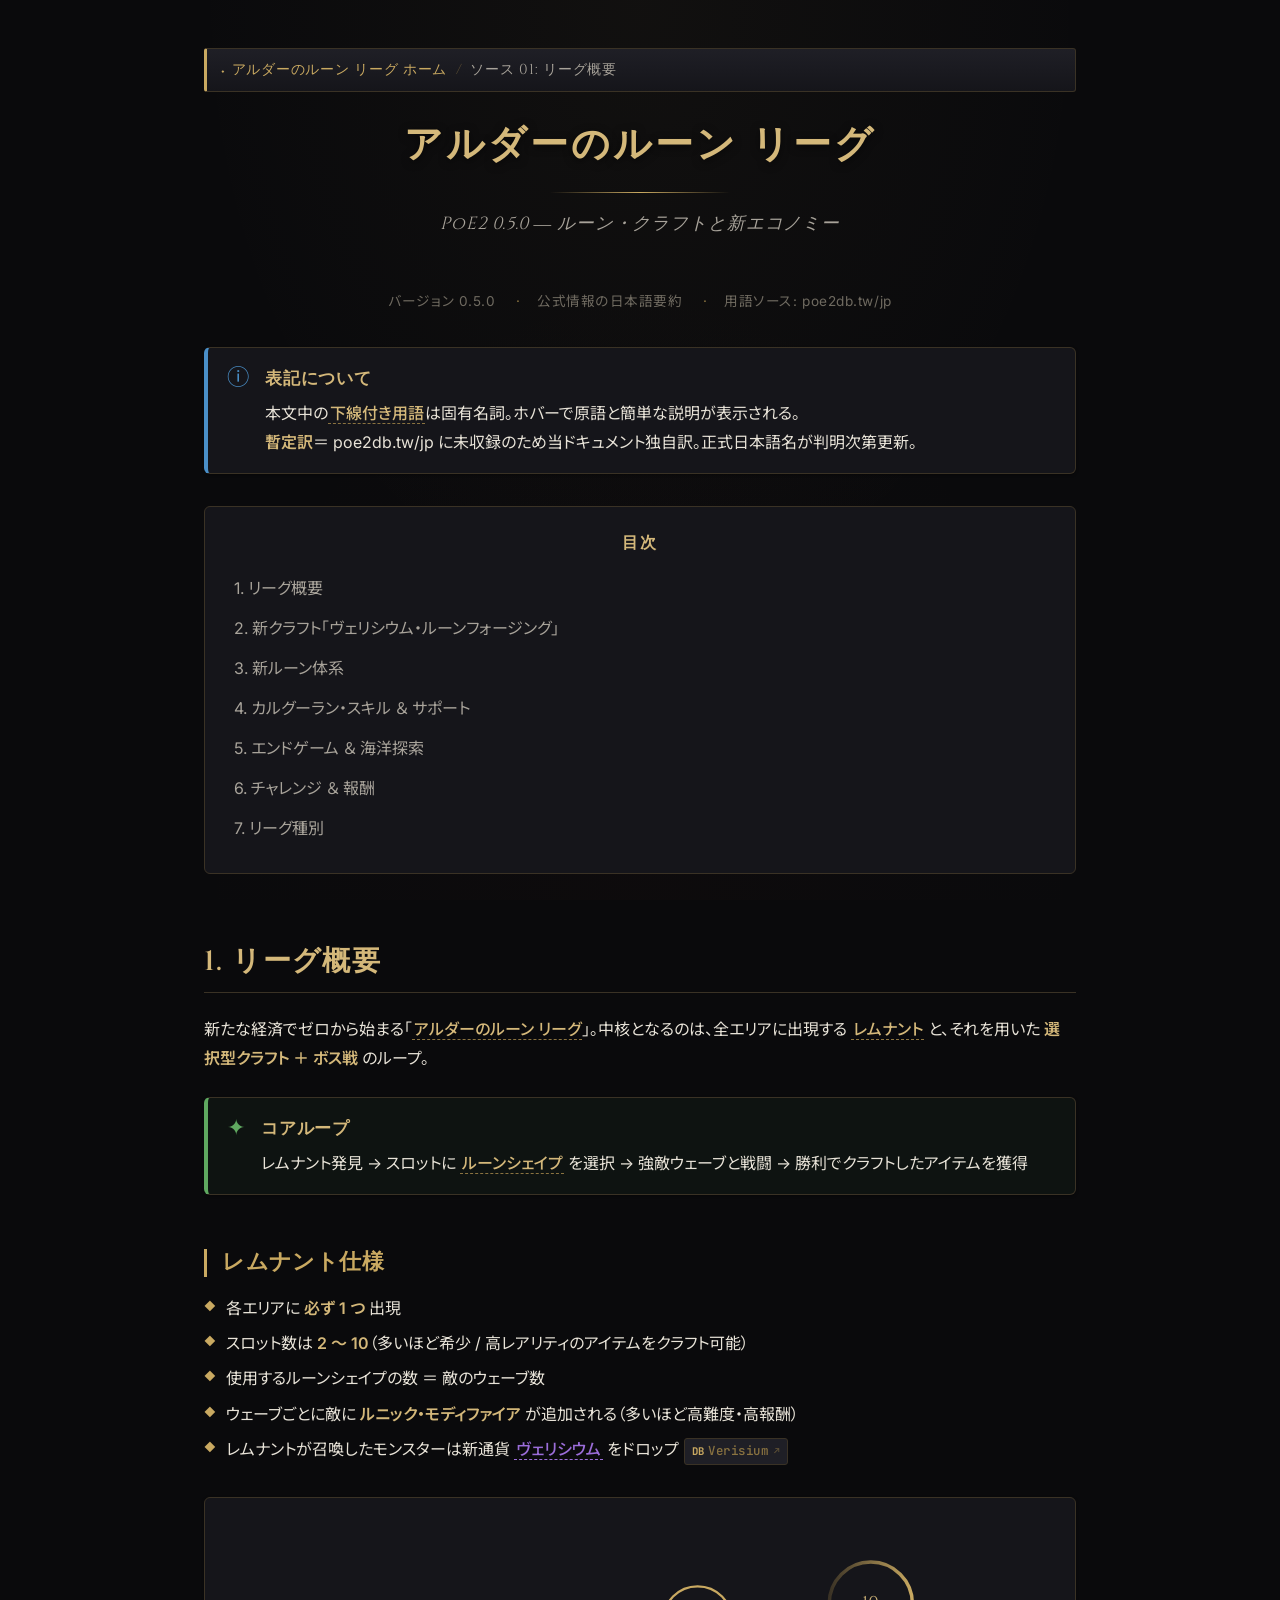
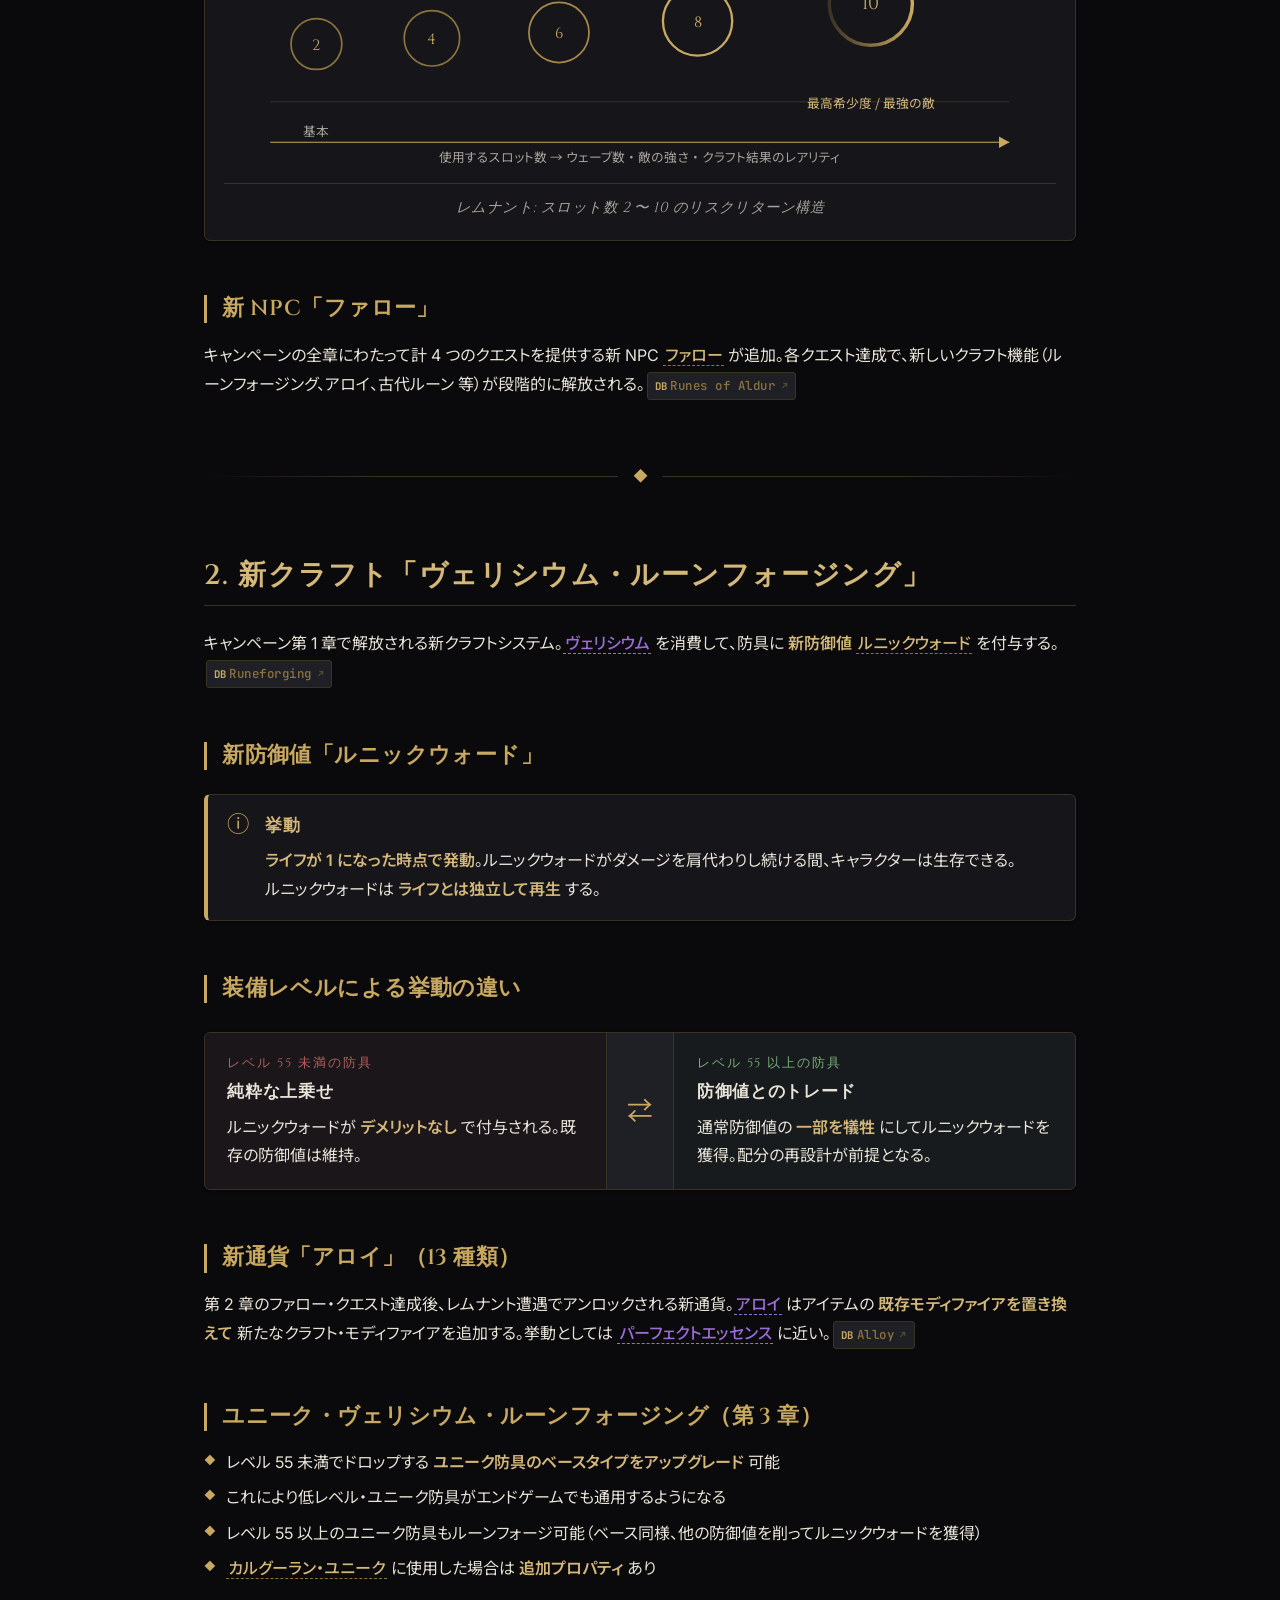
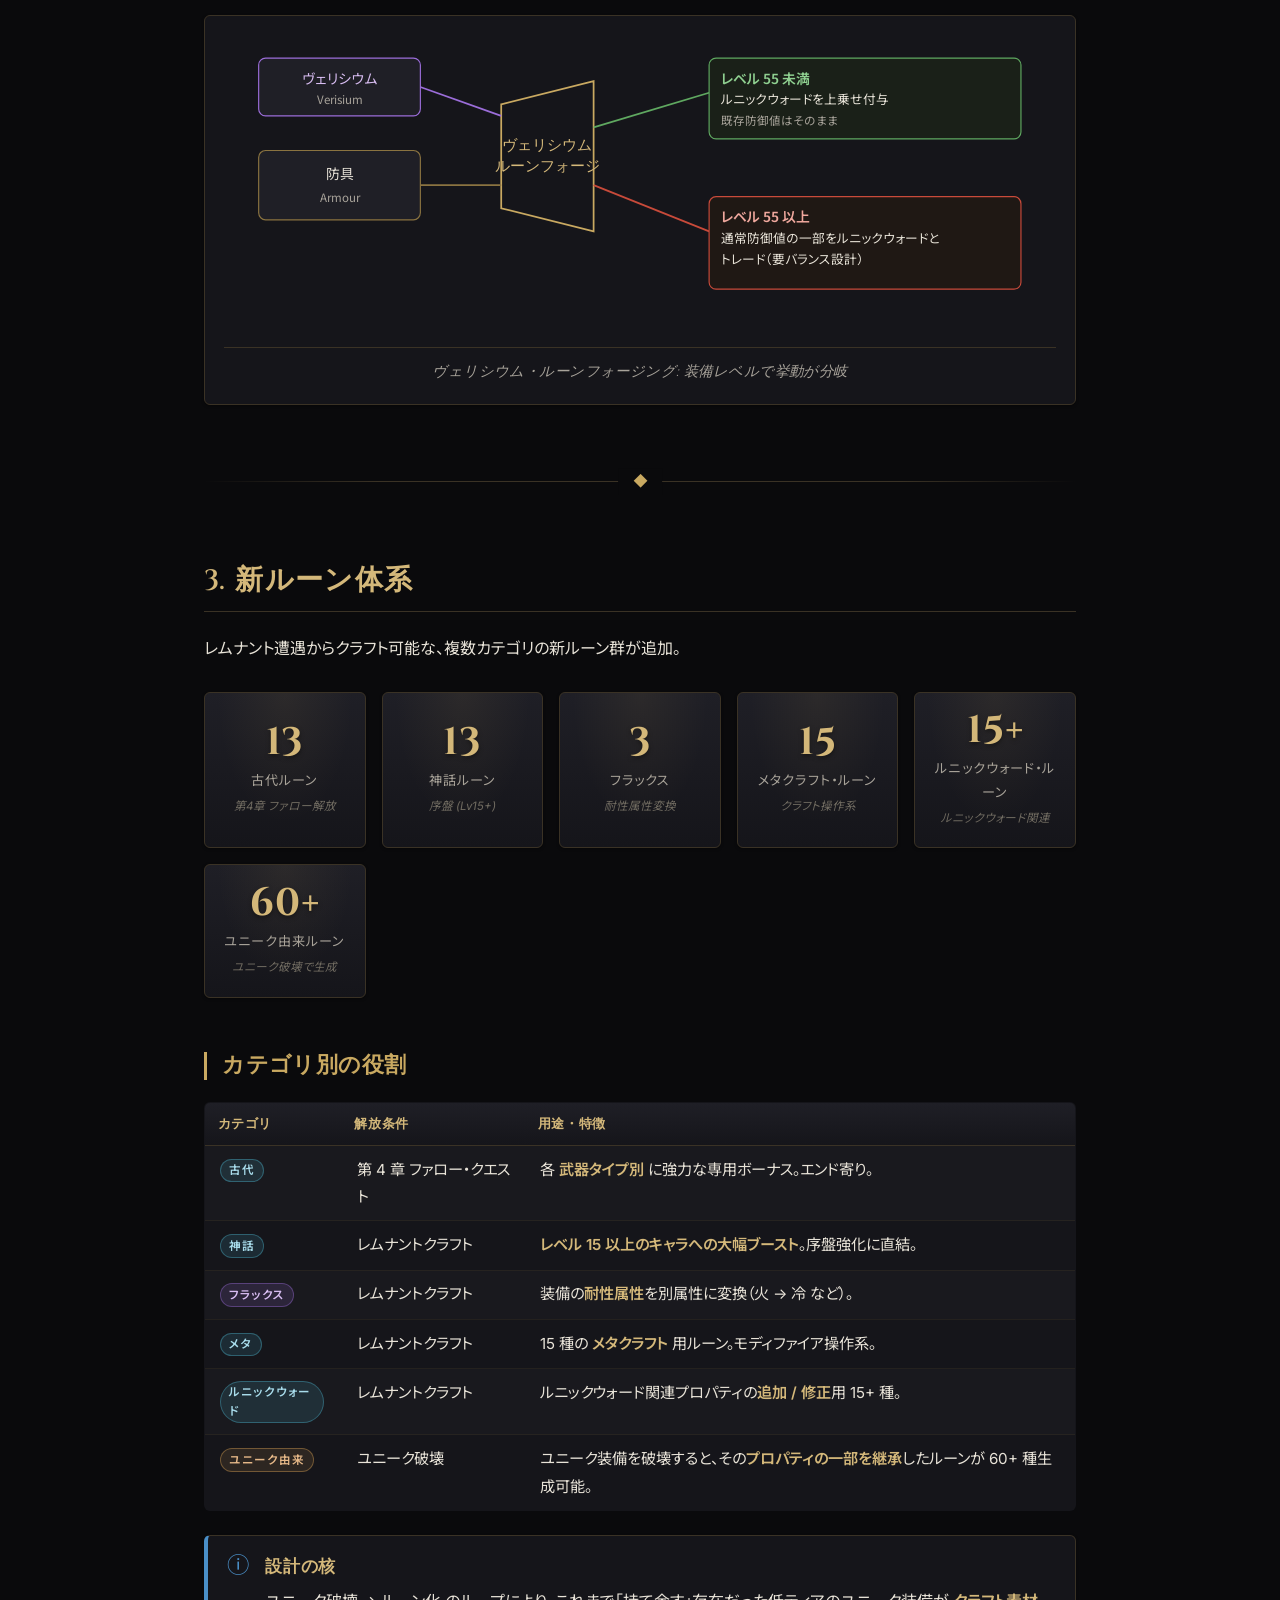
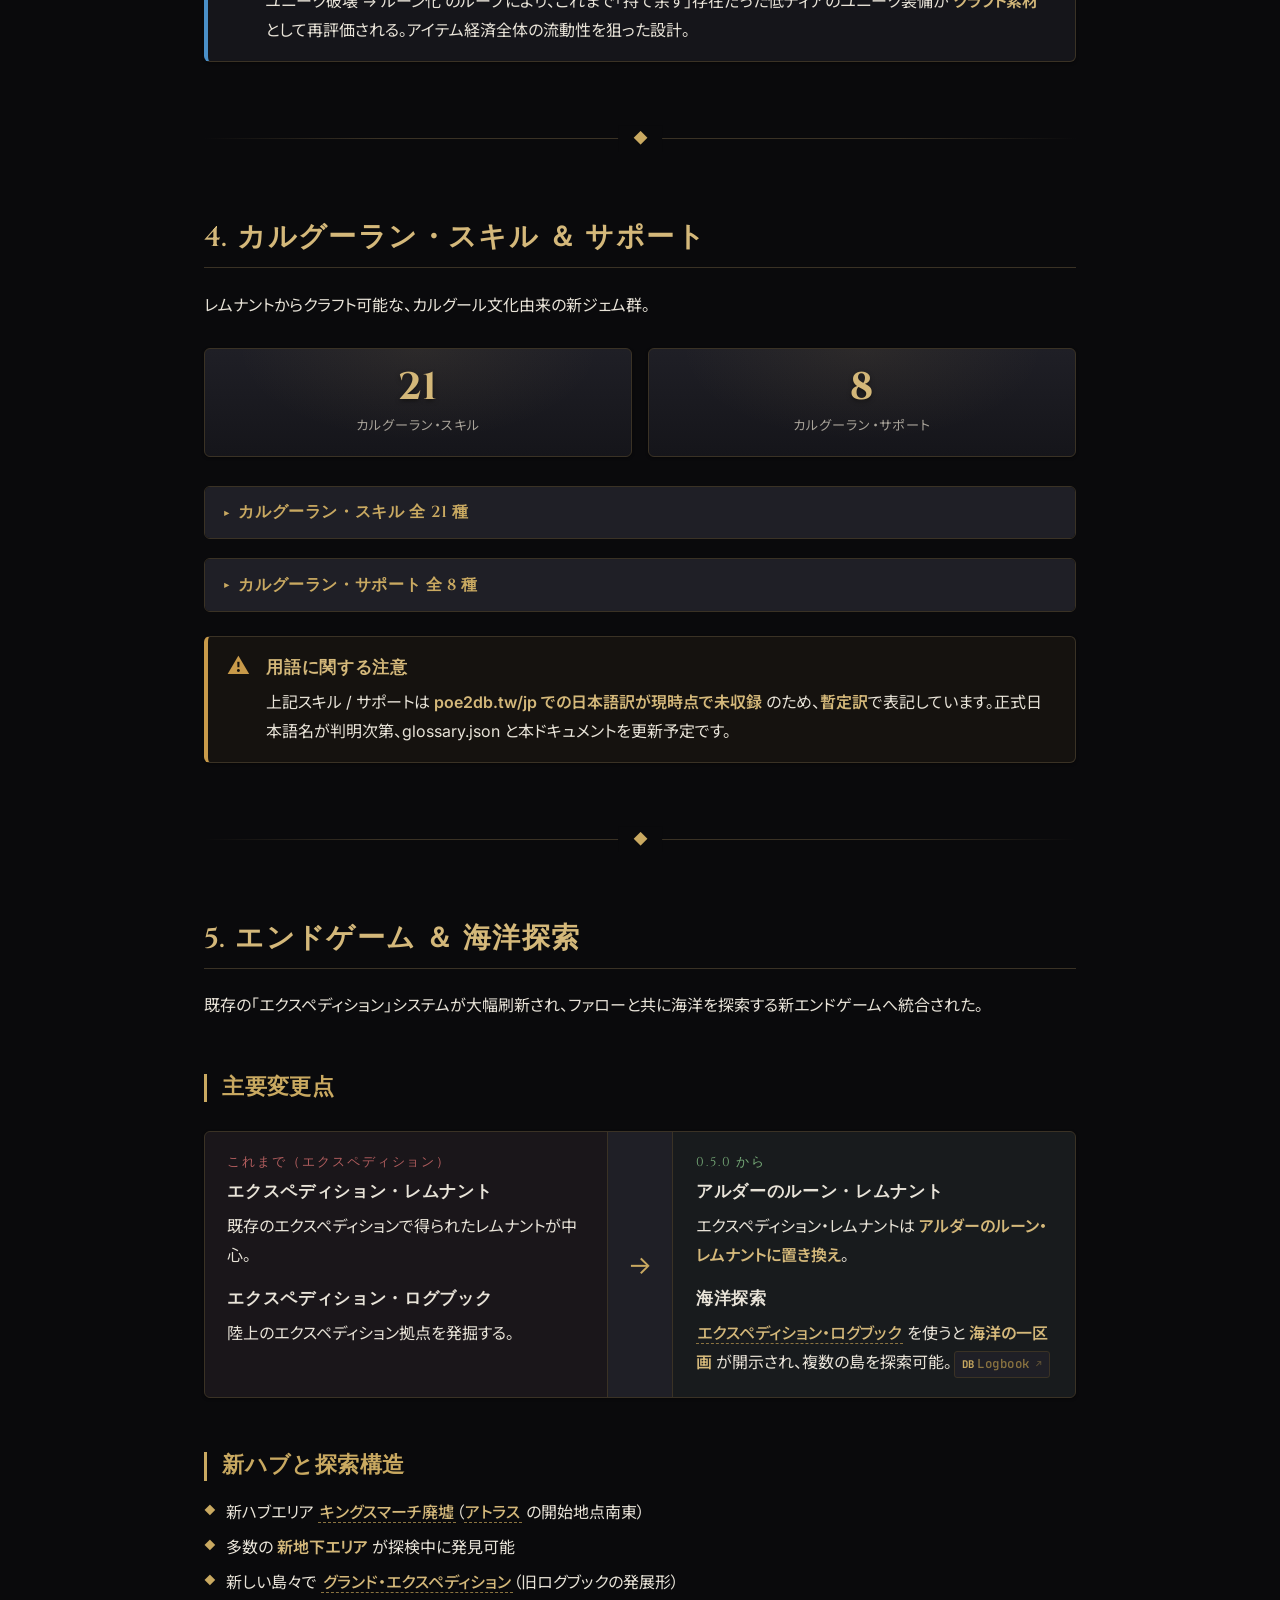
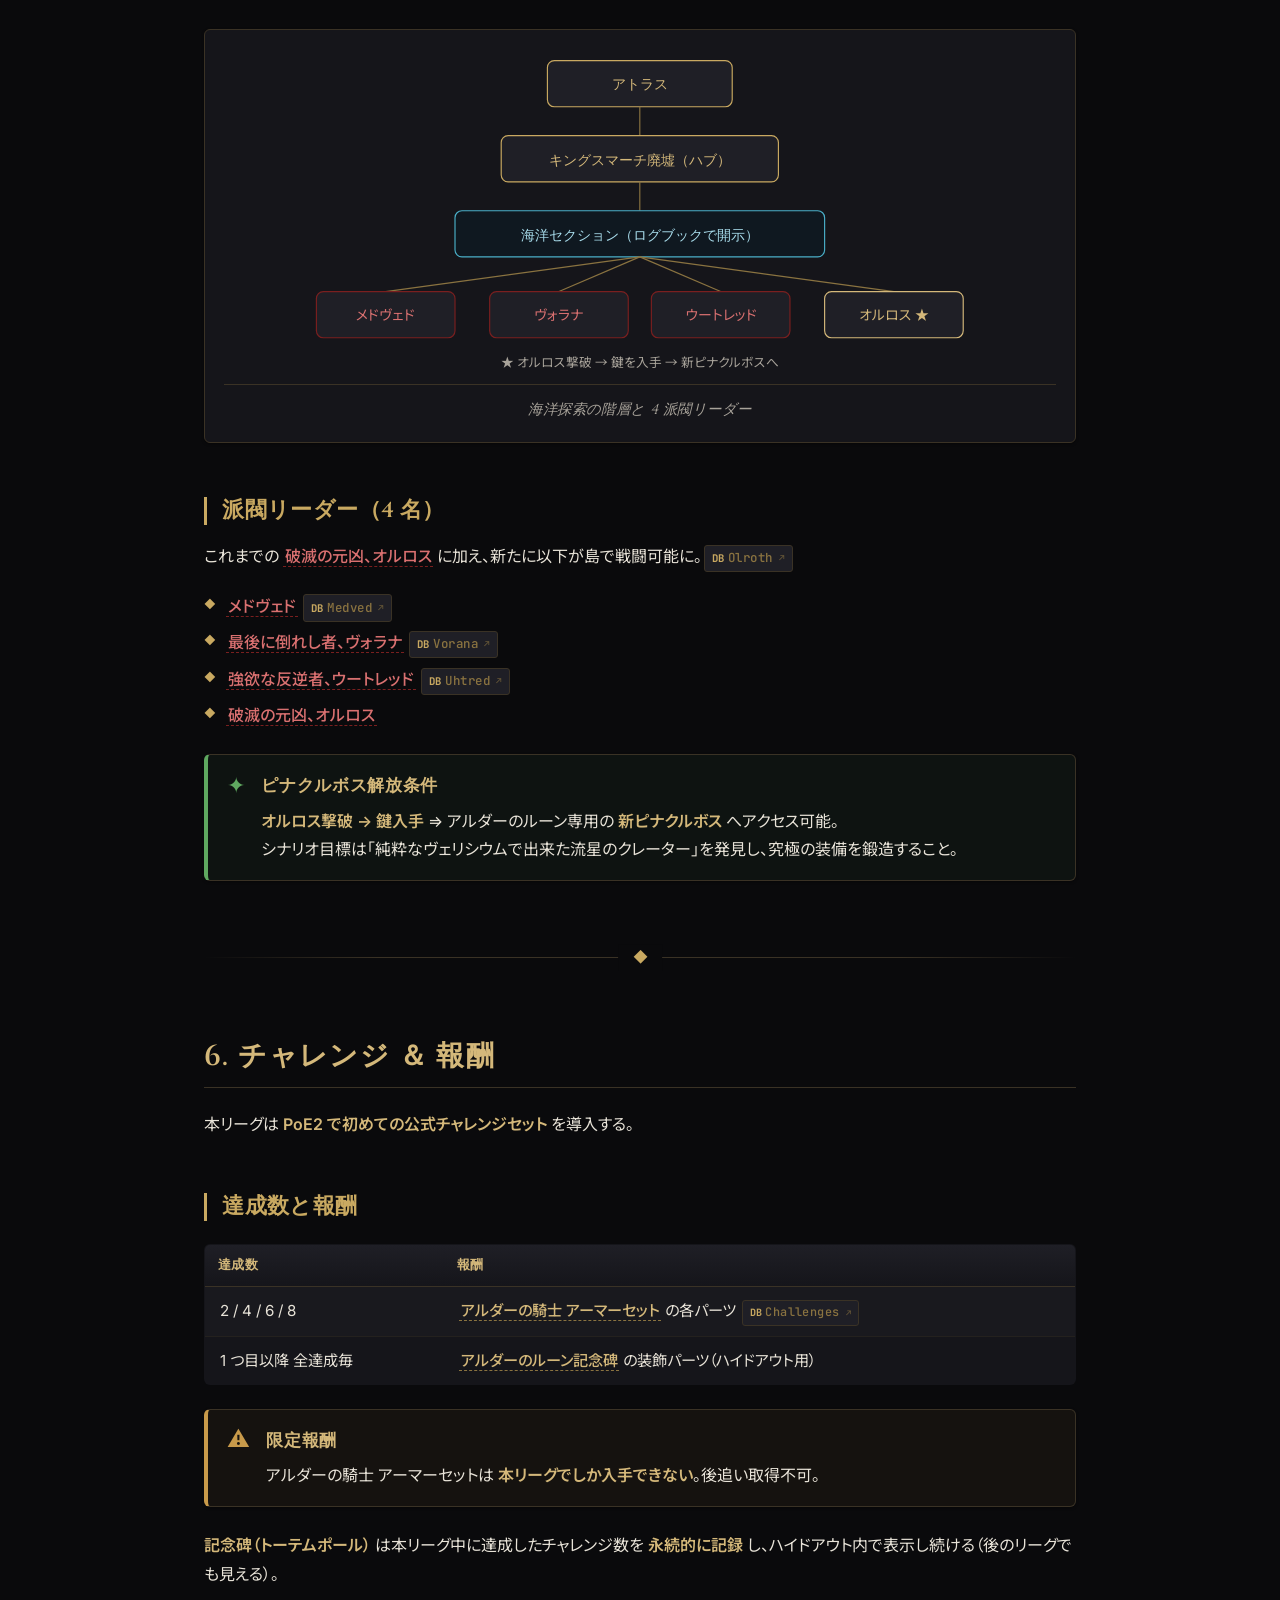
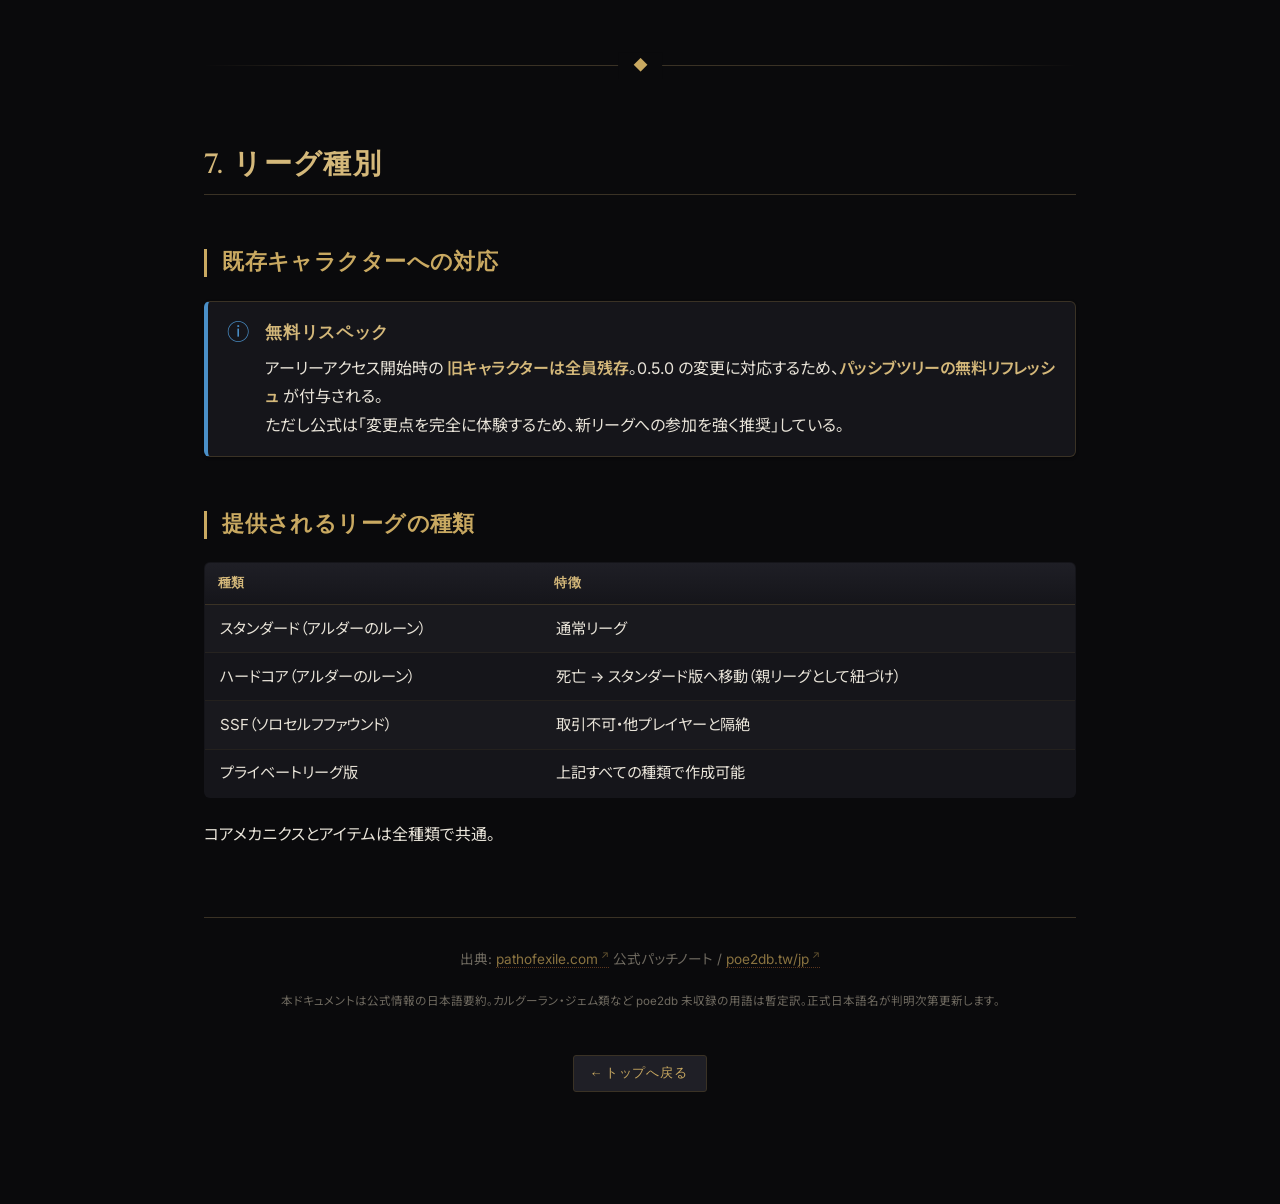
==== sources/01_league-overview.html @ 734a75b0 "Initial commit: PoE2 0.5.0 patch notes Japanese summary - 9 source HTML files covering all 25 patch " ====
<!DOCTYPE html>
<html lang="ja">
<head>
<meta charset="UTF-8">
<meta name="viewport" content="width=device-width, initial-scale=1.0">
<title>アルダーのルーン リーグ ― 概要 | PoE2 0.5.0</title>
<link rel="stylesheet" href="../assets/style.css">
</head>
<body>
<main>


<nav class="breadcrumb" aria-label="パンくずリスト">
  <a href="../index.html" class="home-icon">アルダーのルーン リーグ ホーム</a>
  <span class="breadcrumb-sep">/</span>
  <span class="breadcrumb-current">ソース 01: リーグ概要</span>
</nav>
<header>
  <h1>アルダーのルーン リーグ</h1>
  <p class="subtitle">PoE2 0.5.0 ― ルーン・クラフトと新エコノミー</p>
  <div class="meta">
    <span class="meta-item">バージョン 0.5.0</span>
    <span class="meta-item">公式情報の日本語要約</span>
    <span class="meta-item">用語ソース: poe2db.tw/jp</span>
  </div>
</header>

<div class="callout info">
  <div>
    <span class="callout-title">表記について</span>
    本文中の<span class="term" data-en="example" data-tip="ホバーで原語を表示">下線付き用語</span>は固有名詞。ホバーで原語と簡単な説明が表示される。<br>
    <strong>暫定訳</strong>＝ poe2db.tw/jp に未収録のため当ドキュメント独自訳。正式日本語名が判明次第更新。
  </div>
</div>

<nav class="toc" aria-label="目次">
  <div class="toc-title">目次</div>
  <ol>
    <li><a href="#sec-overview">1. リーグ概要</a></li>
    <li><a href="#sec-runeforging">2. 新クラフト「ヴェリシウム・ルーンフォージング」</a></li>
    <li><a href="#sec-runes">3. 新ルーン体系</a></li>
    <li><a href="#sec-gems">4. カルグーラン・スキル ＆ サポート</a></li>
    <li><a href="#sec-endgame">5. エンドゲーム ＆ 海洋探索</a></li>
    <li><a href="#sec-challenges">6. チャレンジ ＆ 報酬</a></li>
    <li><a href="#sec-variants">7. リーグ種別</a></li>
  </ol>
</nav>

<!-- ============================================================
     §1 リーグ概要
     ============================================================ -->
<section id="sec-overview">
<h2>1. リーグ概要</h2>

<p>新たな経済でゼロから始まる「<span class="term" data-en="The Runes of Aldur League" data-tip="バージョン0.5.0の新規チャレンジリーグ">アルダーのルーン リーグ</span>」。中核となるのは、全エリアに出現する <span class="term" data-en="Remnant" data-tip="エリア内に出現する遺物。スロットに刻まれたルニック・レシピでアイテムをクラフトする">レムナント</span> と、それを用いた <strong>選択型クラフト ＋ ボス戦</strong> のループ。</p>

<div class="callout new">
  <div>
    <span class="callout-title">コアループ</span>
    レムナント発見 → スロットに <span class="term" data-en="Runeshapes" data-tip="ルニック・レシピを構成する形状単位（暫定訳）">ルーンシェイプ</span> を選択 → 強敵ウェーブと戦闘 → 勝利でクラフトしたアイテムを獲得
  </div>
</div>

<h3>レムナント仕様</h3>
<ul>
  <li>各エリアに <strong>必ず 1 つ</strong> 出現</li>
  <li>スロット数は <strong>2 〜 10</strong>（多いほど希少 / 高レアリティのアイテムをクラフト可能）</li>
  <li>使用するルーンシェイプの数 ＝ 敵のウェーブ数</li>
  <li>ウェーブごとに敵に <strong>ルニック・モディファイア</strong> が追加される（多いほど高難度・高報酬）</li>
  <li>レムナントが召喚したモンスターは新通貨 <span class="term currency" data-en="Verisium" data-tip="リーグの新通貨。ヴェリシウム・アンビルでアイテム変換に使用">ヴェリシウム</span> をドロップ <a class="poe2db-link" href="https://poe2db.tw/jp/Verisium" target="_blank" rel="noopener">Verisium</a></li>
</ul>

<!-- SVG: Remnant slot concept -->
<figure class="diagram">
  <svg viewBox="0 0 720 220" role="img" aria-label="レムナントのスロット数とリスクリターン関係">
    <defs>
      <linearGradient id="slotGrad" x1="0" x2="1">
        <stop offset="0" stop-color="#3a3225"/>
        <stop offset="1" stop-color="#c9a961"/>
      </linearGradient>
      <marker id="arr" markerWidth="10" markerHeight="10" refX="9" refY="5" orient="auto">
        <path d="M0,0 L9,5 L0,10 Z" fill="#c9a961"/>
      </marker>
    </defs>
    <line x1="40" y1="160" x2="680" y2="160" stroke="#3a3225" stroke-width="1"/>
    <g font-family="Cinzel, serif" font-size="13" fill="#c9a961" text-anchor="middle">
      <g transform="translate(80,110)">
        <circle r="22" fill="none" stroke="#8a7340" stroke-width="1.5"/>
        <text y="5">2</text>
        <text y="80" fill="#a8a39a" font-size="11" font-family="Noto Sans JP, sans-serif">基本</text>
      </g>
      <g transform="translate(180,105)">
        <circle r="24" fill="none" stroke="#8a7340" stroke-width="1.5"/>
        <text y="5">4</text>
      </g>
      <g transform="translate(290,100)">
        <circle r="26" fill="none" stroke="#a8884a" stroke-width="1.5"/>
        <text y="5">6</text>
      </g>
      <g transform="translate(410,90)">
        <circle r="30" fill="none" stroke="#c9a961" stroke-width="2"/>
        <text y="5">8</text>
      </g>
      <g transform="translate(560,75)">
        <circle r="36" fill="none" stroke="url(#slotGrad)" stroke-width="3"/>
        <text y="5" font-size="16" fill="#d4b87a">10</text>
        <text y="90" fill="#d4b87a" font-size="11" font-family="Noto Sans JP, sans-serif">最高希少度 / 最強の敵</text>
      </g>
    </g>
    <path d="M 40 195 L 680 195" stroke="#c9a961" stroke-width="1" marker-end="url(#arr)"/>
    <text x="360" y="212" font-family="Noto Sans JP, sans-serif" font-size="11" fill="#a8a39a" text-anchor="middle">
      使用するスロット数 → ウェーブ数 ・ 敵の強さ ・ クラフト結果のレアリティ
    </text>
  </svg>
  <figcaption>レムナント: スロット数 2 〜 10 のリスクリターン構造</figcaption>
</figure>

<h3>新 NPC「ファロー」</h3>
<p>キャンペーンの全章にわたって計 4 つのクエストを提供する新 NPC <span class="term" data-en="Farrow" data-tip="新追加のキャンペーンNPC。各章で新クラフト機能を解放">ファロー</span> が追加。各クエスト達成で、新しいクラフト機能（ルーンフォージング、アロイ、古代ルーン 等）が段階的に解放される。<a class="poe2db-link" href="https://poe2db.tw/jp/Runes_of_Aldur_league" target="_blank" rel="noopener">Runes of Aldur</a></p>
</section>

<div class="section-divider"></div>

<!-- ============================================================
     §2 Verisium Runeforging
     ============================================================ -->
<section id="sec-runeforging">
<h2>2. 新クラフト「ヴェリシウム・ルーンフォージング」</h2>

<p>キャンペーン第 1 章で解放される新クラフトシステム。<span class="term currency" data-en="Verisium" data-tip="新通貨">ヴェリシウム</span> を消費して、防具に <strong>新防御値 <span class="term" data-en="Runic Ward">ルニックウォード</span></strong> を付与する。<a class="poe2db-link" href="https://poe2db.tw/jp/Runeforging" target="_blank" rel="noopener">Runeforging</a></p>

<h3>新防御値「ルニックウォード」</h3>
<div class="callout">
  <div>
    <span class="callout-title">挙動</span>
    <strong>ライフが 1 になった時点で発動</strong>。ルニックウォードがダメージを肩代わりし続ける間、キャラクターは生存できる。<br>
    ルニックウォードは <strong>ライフとは独立して再生</strong> する。
  </div>
</div>

<h3>装備レベルによる挙動の違い</h3>
<div class="compare">
  <div class="compare-side before">
    <span class="compare-label">レベル 55 未満の防具</span>
    <h4>純粋な上乗せ</h4>
    <p>ルニックウォードが <strong>デメリットなし</strong> で付与される。既存の防御値は維持。</p>
  </div>
  <div class="compare-arrow">⇄</div>
  <div class="compare-side after">
    <span class="compare-label">レベル 55 以上の防具</span>
    <h4>防御値とのトレード</h4>
    <p>通常防御値の <strong>一部を犠牲</strong> にしてルニックウォードを獲得。配分の再設計が前提となる。</p>
  </div>
</div>

<h3>新通貨「アロイ」（13 種類）</h3>
<p>第 2 章のファロー・クエスト達成後、レムナント遭遇でアンロックされる新通貨。<span class="term currency" data-en="Alloy" data-tip="新クラフト通貨。既存モディファイアを置き換えて新モディファイアを付与">アロイ</span> はアイテムの <strong>既存モディファイアを置き換えて</strong> 新たなクラフト・モディファイアを追加する。挙動としては <span class="term currency" data-en="Perfect Essences">パーフェクトエッセンス</span> に近い。<a class="poe2db-link" href="https://poe2db.tw/jp/Runes_of_Aldur_items" target="_blank" rel="noopener">Alloy</a></p>

<h3>ユニーク・ヴェリシウム・ルーンフォージング（第 3 章）</h3>
<ul>
  <li>レベル 55 未満でドロップする <strong>ユニーク防具のベースタイプをアップグレード</strong> 可能</li>
  <li>これにより低レベル・ユニーク防具がエンドゲームでも通用するようになる</li>
  <li>レベル 55 以上のユニーク防具もルーンフォージ可能（ベース同様、他の防御値を削ってルニックウォードを獲得）</li>
  <li><span class="term" data-en="Kalguuran Uniques" data-tip="カルグール陣営由来のユニーク装備群（暫定訳）">カルグーラン・ユニーク</span> に使用した場合は <strong>追加プロパティ</strong> あり</li>
</ul>

<!-- SVG: Runeforging flow -->
<figure class="diagram">
  <svg viewBox="0 0 720 260" role="img" aria-label="ヴェリシウム・ルーンフォージングのフロー">
    <g font-family="Noto Sans JP, sans-serif" font-size="12" fill="#e8e3d8">
      <!-- input -->
      <rect x="30" y="100" width="140" height="60" rx="6" fill="#1f1f26" stroke="#8a7340"/>
      <text x="100" y="125" text-anchor="middle">防具</text>
      <text x="100" y="145" text-anchor="middle" fill="#a8a39a" font-size="10">Armour</text>

      <!-- verisium -->
      <rect x="30" y="20" width="140" height="50" rx="6" fill="#1f1f26" stroke="#9b6dd9"/>
      <text x="100" y="42" text-anchor="middle" fill="#d8bdf2">ヴェリシウム</text>
      <text x="100" y="60" text-anchor="middle" fill="#a8a39a" font-size="10">Verisium</text>

      <!-- forge -->
      <polygon points="240,60 320,40 320,170 240,150" fill="#15151a" stroke="#c9a961" stroke-width="1.5"/>
      <text x="280" y="100" text-anchor="middle" fill="#d4b87a" font-family="Cinzel, serif" font-size="13">ヴェリシウム</text>
      <text x="280" y="118" text-anchor="middle" fill="#d4b87a" font-family="Cinzel, serif" font-size="13">ルーンフォージ</text>

      <!-- arrows in -->
      <path d="M 170 45 L 240 70" stroke="#9b6dd9" stroke-width="1.5" fill="none"/>
      <path d="M 170 130 L 240 130" stroke="#8a7340" stroke-width="1.5" fill="none"/>

      <!-- output split -->
      <path d="M 320 80 L 420 50" stroke="#5fa860" stroke-width="1.5" fill="none"/>
      <path d="M 320 130 L 420 170" stroke="#c84a3a" stroke-width="1.5" fill="none"/>

      <!-- branch low level -->
      <rect x="420" y="20" width="270" height="70" rx="6" fill="#1a2018" stroke="#5fa860"/>
      <text x="430" y="42" fill="#8fd090" font-weight="600">レベル 55 未満</text>
      <text x="430" y="60" fill="#e8e3d8" font-size="11">ルニックウォードを上乗せ付与</text>
      <text x="430" y="78" fill="#a8a39a" font-size="10">既存防御値はそのまま</text>

      <!-- branch high level -->
      <rect x="420" y="140" width="270" height="80" rx="6" fill="#1f1814" stroke="#c84a3a"/>
      <text x="430" y="162" fill="#f0a89e" font-weight="600">レベル 55 以上</text>
      <text x="430" y="180" fill="#e8e3d8" font-size="11">通常防御値の一部をルニックウォードと</text>
      <text x="430" y="198" fill="#e8e3d8" font-size="11">トレード（要バランス設計）</text>
    </g>
  </svg>
  <figcaption>ヴェリシウム・ルーンフォージング: 装備レベルで挙動が分岐</figcaption>
</figure>
</section>

<div class="section-divider"></div>

<!-- ============================================================
     §3 新ルーン体系
     ============================================================ -->
<section id="sec-runes">
<h2>3. 新ルーン体系</h2>
<p>レムナント遭遇からクラフト可能な、複数カテゴリの新ルーン群が追加。</p>

<div class="stat-grid">
  <div class="stat-card">
    <span class="stat-value">13</span>
    <span class="stat-label">古代ルーン</span>
    <span class="stat-sub">第4章 ファロー解放</span>
  </div>
  <div class="stat-card">
    <span class="stat-value">13</span>
    <span class="stat-label">神話ルーン</span>
    <span class="stat-sub">序盤 (Lv15+)</span>
  </div>
  <div class="stat-card">
    <span class="stat-value">3</span>
    <span class="stat-label">フラックス</span>
    <span class="stat-sub">耐性属性変換</span>
  </div>
  <div class="stat-card">
    <span class="stat-value">15</span>
    <span class="stat-label">メタクラフト・ルーン</span>
    <span class="stat-sub">クラフト操作系</span>
  </div>
  <div class="stat-card">
    <span class="stat-value">15+</span>
    <span class="stat-label">ルニックウォード・ルーン</span>
    <span class="stat-sub">ルニックウォード関連</span>
  </div>
  <div class="stat-card">
    <span class="stat-value">60+</span>
    <span class="stat-label">ユニーク由来ルーン</span>
    <span class="stat-sub">ユニーク破壊で生成</span>
  </div>
</div>

<h3>カテゴリ別の役割</h3>
<table>
  <thead>
    <tr><th>カテゴリ</th><th>解放条件</th><th>用途・特徴</th></tr>
  </thead>
  <tbody>
    <tr>
      <td><span class="tag rune">古代</span></td>
      <td>第 4 章 ファロー・クエスト</td>
      <td>各 <strong>武器タイプ別</strong> に強力な専用ボーナス。エンド寄り。</td>
    </tr>
    <tr>
      <td><span class="tag rune">神話</span></td>
      <td>レムナントクラフト</td>
      <td><strong>レベル 15 以上のキャラへの大幅ブースト</strong>。序盤強化に直結。</td>
    </tr>
    <tr>
      <td><span class="tag currency">フラックス</span></td>
      <td>レムナントクラフト</td>
      <td>装備の<strong>耐性属性</strong>を別属性に変換（火 → 冷 など）。</td>
    </tr>
    <tr>
      <td><span class="tag rune">メタ</span></td>
      <td>レムナントクラフト</td>
      <td>15 種の <strong>メタクラフト</strong> 用ルーン。モディファイア操作系。</td>
    </tr>
    <tr>
      <td><span class="tag rune">ルニックウォード</span></td>
      <td>レムナントクラフト</td>
      <td>ルニックウォード関連プロパティの<strong>追加 / 修正</strong>用 15+ 種。</td>
    </tr>
    <tr>
      <td><span class="tag unique">ユニーク由来</span></td>
      <td>ユニーク破壊</td>
      <td>ユニーク装備を破壊すると、その<strong>プロパティの一部を継承</strong>したルーンが 60+ 種生成可能。</td>
    </tr>
  </tbody>
</table>

<div class="callout info">
  <div>
    <span class="callout-title">設計の核</span>
    ユニーク破壊 → ルーン化 のループにより、これまで「持て余す」存在だった低ティアのユニーク装備が <strong>クラフト素材</strong> として再評価される。アイテム経済全体の流動性を狙った設計。
  </div>
</div>
</section>

<div class="section-divider"></div>

<!-- ============================================================
     §4 Kalguuran Skills / Supports
     ============================================================ -->
<section id="sec-gems">
<h2>4. カルグーラン・スキル ＆ サポート</h2>
<p>レムナントからクラフト可能な、カルグール文化由来の新ジェム群。</p>

<div class="stat-grid">
  <div class="stat-card">
    <span class="stat-value">21</span>
    <span class="stat-label">カルグーラン・スキル</span>
  </div>
  <div class="stat-card">
    <span class="stat-value">8</span>
    <span class="stat-label">カルグーラン・サポート</span>
  </div>
</div>

<details>
  <summary>カルグーラン・スキル 全 21 種</summary>
  <ul>
    <li><span class="term skill" data-en="Animus Exchange" data-tip="暫定訳">アニムス交換</span></li>
    <li><span class="term skill" data-en="Animus Splinters" data-tip="暫定訳">アニムスの欠片</span></li>
    <li><span class="term skill" data-en="Bitter Dead" data-tip="暫定訳">苦き死者</span> <a class="poe2db-link" href="https://poe2db.tw/jp/Bitter_Dead" target="_blank" rel="noopener">Bitter Dead</a></li>
    <li><span class="term skill" data-en="Conductive Runes" data-tip="暫定訳">導電ルーン</span></li>
    <li><span class="term skill" data-en="Detonate Living" data-tip="暫定訳">生者爆破</span></li>
    <li><span class="term skill" data-en="Eternal March" data-tip="暫定訳">永遠の行軍</span></li>
    <li><span class="term skill" data-en="Explosive Transmutation" data-tip="暫定訳">爆発的変成</span></li>
    <li><span class="term skill" data-en="Fragments of the Past" data-tip="暫定訳">過去の断片</span></li>
    <li><span class="term skill" data-en="Frostflame Nova" data-tip="暫定訳">氷炎ノヴァ</span> <a class="poe2db-link" href="https://poe2db.tw/jp/Frostflame_Nova" target="_blank" rel="noopener">Frostflame Nova</a></li>
    <li><span class="term skill" data-en="Grim Pillars" data-tip="暫定訳">不吉なる柱</span></li>
    <li><span class="term skill" data-en="Hollow Shell" data-tip="暫定訳">空虚の殻</span></li>
    <li><span class="term skill" data-en="Leylines" data-tip="暫定訳">レイライン</span></li>
    <li><span class="term skill" data-en="Powered by Verisium" data-tip="暫定訳">ヴェリシウム駆動</span></li>
    <li><span class="term skill" data-en="Refutation" data-tip="暫定訳">反駁</span></li>
    <li><span class="term skill" data-en="Remnants of Kalguur" data-tip="暫定訳">カルグールの遺物</span></li>
    <li><span class="term skill" data-en="Repulsion" data-tip="暫定訳">反発</span></li>
    <li><span class="term skill" data-en="Runic Reprieve" data-tip="暫定訳">ルニック・リプリーヴ</span></li>
    <li><span class="term skill" data-en="Skyfall" data-tip="暫定訳">天よりの落下</span></li>
    <li><span class="term skill" data-en="Triskelion Cascade" data-tip="暫定訳">トリスケリオン・カスケード</span></li>
    <li><span class="term skill" data-en="Verisium Manifestations" data-tip="暫定訳">ヴェリシウム顕現</span></li>
    <li><span class="term skill" data-en="Voltaic Barrier" data-tip="暫定訳">電撃の障壁</span></li>
  </ul>
</details>

<details>
  <summary>カルグーラン・サポート 全 8 種</summary>
  <ul>
    <li><span class="term support" data-en="Concussive Runes" data-tip="暫定訳">衝撃ルーン</span> <a class="poe2db-link" href="https://poe2db.tw/jp/Concussive_Runes" target="_blank" rel="noopener">Concussive Runes</a></li>
    <li><span class="term support" data-en="Fist of Kalguur" data-tip="暫定訳">カルグールの拳</span></li>
    <li><span class="term support" data-en="Healing Runes" data-tip="暫定訳">治癒ルーン</span></li>
    <li><span class="term support" data-en="Kalguuran Conviction" data-tip="暫定訳">カルグーランの信念</span></li>
    <li><span class="term support" data-en="Runeforged Blades" data-tip="暫定訳">ルーン鍛えの刃</span></li>
    <li><span class="term support" data-en="Runic Extraction" data-tip="暫定訳">ルーン抽出</span></li>
    <li><span class="term support" data-en="Runic Infusion" data-tip="暫定訳">ルーン注入</span></li>
    <li><span class="term support" data-en="Scouring Flame" data-tip="暫定訳">焼き払いの炎</span></li>
  </ul>
</details>

<div class="callout warn">
  <div>
    <span class="callout-title">用語に関する注意</span>
    上記スキル / サポートは <strong>poe2db.tw/jp での日本語訳が現時点で未収録</strong> のため、<strong>暫定訳</strong>で表記しています。正式日本語名が判明次第、glossary.json と本ドキュメントを更新予定です。
  </div>
</div>
</section>

<div class="section-divider"></div>

<!-- ============================================================
     §5 Endgame & Ocean
     ============================================================ -->
<section id="sec-endgame">
<h2>5. エンドゲーム ＆ 海洋探索</h2>

<p>既存の「エクスペディション」システムが大幅刷新され、ファローと共に海洋を探索する新エンドゲームへ統合された。</p>

<h3>主要変更点</h3>
<div class="compare">
  <div class="compare-side before">
    <span class="compare-label">これまで（エクスペディション）</span>
    <h4>エクスペディション・レムナント</h4>
    <p>既存のエクスペディションで得られたレムナントが中心。</p>
    <h4>エクスペディション・ログブック</h4>
    <p>陸上のエクスペディション拠点を発掘する。</p>
  </div>
  <div class="compare-arrow">→</div>
  <div class="compare-side after">
    <span class="compare-label">0.5.0 から</span>
    <h4>アルダーのルーン・レムナント</h4>
    <p>エクスペディション・レムナントは <strong>アルダーのルーン・レムナントに置き換え</strong>。</p>
    <h4>海洋探索</h4>
    <p><span class="term" data-en="Logbook">エクスペディション・ログブック</span> を使うと <strong>海洋の一区画</strong> が開示され、複数の島を探索可能。<a class="poe2db-link" href="https://poe2db.tw/jp/Expedition_Logbook" target="_blank" rel="noopener">Logbook</a></p>
  </div>
</div>

<h3>新ハブと探索構造</h3>
<ul>
  <li>新ハブエリア <strong><span class="term" data-en="The Ruins of Kingsmarch" data-tip="アトラスの開始地点南東に位置する新ハブ">キングスマーチ廃墟</span></strong>（<span class="term" data-en="Atlas">アトラス</span> の開始地点南東）</li>
  <li>多数の <strong>新地下エリア</strong> が探検中に発見可能</li>
  <li>新しい島々で <span class="term" data-en="Grand Expeditions" data-tip="旧ログブックに相当する大規模探検（暫定訳）">グランド・エクスペディション</span>（旧ログブックの発展形）</li>
</ul>

<!-- SVG: ocean exploration hierarchy -->
<figure class="diagram">
  <svg viewBox="0 0 720 280" role="img" aria-label="海洋探索の階層">
    <g font-family="Noto Sans JP, sans-serif" font-size="12" fill="#e8e3d8">
      <rect x="280" y="10" width="160" height="40" rx="6" fill="#1f1f26" stroke="#c9a961"/>
      <text x="360" y="35" text-anchor="middle" fill="#d4b87a" font-family="Cinzel, serif">アトラス</text>

      <path d="M 360 50 L 360 75" stroke="#8a7340"/>

      <rect x="240" y="75" width="240" height="40" rx="6" fill="#1f1f26" stroke="#c9a961"/>
      <text x="360" y="100" text-anchor="middle" fill="#d4b87a" font-family="Cinzel, serif">キングスマーチ廃墟（ハブ）</text>

      <path d="M 360 115 L 360 140" stroke="#8a7340"/>

      <rect x="200" y="140" width="320" height="40" rx="6" fill="#0f1820" stroke="#4aafc8"/>
      <text x="360" y="165" text-anchor="middle" fill="#a8dceb" font-family="Cinzel, serif">海洋セクション（ログブックで開示）</text>

      <g>
        <path d="M 360 180 L 140 210" stroke="#8a7340"/>
        <path d="M 360 180 L 290 210" stroke="#8a7340"/>
        <path d="M 360 180 L 430 210" stroke="#8a7340"/>
        <path d="M 360 180 L 580 210" stroke="#8a7340"/>

        <rect x="80" y="210" width="120" height="40" rx="6" fill="#1f1f26" stroke="#7a1f1f"/>
        <text x="140" y="235" text-anchor="middle" fill="#d97070">メドヴェド</text>

        <rect x="230" y="210" width="120" height="40" rx="6" fill="#1f1f26" stroke="#7a1f1f"/>
        <text x="290" y="235" text-anchor="middle" fill="#d97070">ヴォラナ</text>

        <rect x="370" y="210" width="120" height="40" rx="6" fill="#1f1f26" stroke="#7a1f1f"/>
        <text x="430" y="235" text-anchor="middle" fill="#d97070">ウートレッド</text>

        <rect x="520" y="210" width="120" height="40" rx="6" fill="#1f1f26" stroke="#d4b87a"/>
        <text x="580" y="235" text-anchor="middle" fill="#d4b87a">オルロス ★</text>
      </g>

      <text x="360" y="275" text-anchor="middle" fill="#a8a39a" font-size="11">
        ★ オルロス撃破 → 鍵を入手 → 新ピナクルボスへ
      </text>
    </g>
  </svg>
  <figcaption>海洋探索の階層と 4 派閥リーダー</figcaption>
</figure>

<h3>派閥リーダー（4 名）</h3>
<p>これまでの <span class="term boss" data-en="Olroth" data-tip="エクスペディション陣営の元祖ボス">破滅の元凶、オルロス</span> に加え、新たに以下が島で戦闘可能に。<a class="poe2db-link" href="https://poe2db.tw/jp/Olroth%2C_Origin_of_the_Fall" target="_blank" rel="noopener">Olroth</a></p>
<ul>
  <li><span class="term boss" data-en="Medved">メドヴェド</span> <a class="poe2db-link" href="https://poe2db.tw/jp/Runes_of_Aldur_league" target="_blank" rel="noopener">Medved</a></li>
  <li><span class="term boss" data-en="Vorana">最後に倒れし者、ヴォラナ</span> <a class="poe2db-link" href="https://poe2db.tw/jp/Vorana%2C_Last_to_Fall" target="_blank" rel="noopener">Vorana</a></li>
  <li><span class="term boss" data-en="Uhtred">強欲な反逆者、ウートレッド</span> <a class="poe2db-link" href="https://poe2db.tw/jp/Uhtred%2C_Covetous_Traitor" target="_blank" rel="noopener">Uhtred</a></li>
  <li><span class="term boss" data-en="Olroth">破滅の元凶、オルロス</span></li>
</ul>

<div class="callout new">
  <div>
    <span class="callout-title">ピナクルボス解放条件</span>
    <strong>オルロス撃破 → 鍵入手</strong> ⇒ アルダーのルーン専用の <strong>新ピナクルボス</strong> へアクセス可能。<br>
    シナリオ目標は「純粋なヴェリシウムで出来た流星のクレーター」を発見し、究極の装備を鍛造すること。
  </div>
</div>
</section>

<div class="section-divider"></div>

<!-- ============================================================
     §6 Challenges & Rewards
     ============================================================ -->
<section id="sec-challenges">
<h2>6. チャレンジ ＆ 報酬</h2>

<p>本リーグは <strong>PoE2 で初めての公式チャレンジセット</strong> を導入する。</p>

<h3>達成数と報酬</h3>
<table>
  <thead>
    <tr><th>達成数</th><th>報酬</th></tr>
  </thead>
  <tbody>
    <tr><td>2 / 4 / 6 / 8</td><td><span class="term" data-en="Knight of Aldur Armour Set" data-tip="リーグ限定の防具見た目セット">アルダーの騎士 アーマーセット</span> の各パーツ <a class="poe2db-link" href="https://poe2db.tw/jp/Runes_of_Aldur_challenges" target="_blank" rel="noopener">Challenges</a></td></tr>
    <tr><td>1 つ目以降 全達成毎</td><td><span class="term" data-en="Runes of Aldur Totem" data-tip="ハイドアウト装飾（暫定訳）">アルダーのルーン記念碑</span> の装飾パーツ（ハイドアウト用）</td></tr>
  </tbody>
</table>

<div class="callout warn">
  <div>
    <span class="callout-title">限定報酬</span>
    アルダーの騎士 アーマーセットは <strong>本リーグでしか入手できない</strong>。後追い取得不可。
  </div>
</div>

<p><strong>記念碑（トーテムポール）</strong> は本リーグ中に達成したチャレンジ数を <strong>永続的に記録</strong> し、ハイドアウト内で表示し続ける（後のリーグでも見える）。</p>
</section>

<div class="section-divider"></div>

<!-- ============================================================
     §7 League Variants
     ============================================================ -->
<section id="sec-variants">
<h2>7. リーグ種別</h2>

<h3>既存キャラクターへの対応</h3>
<div class="callout info">
  <div>
    <span class="callout-title">無料リスペック</span>
    アーリーアクセス開始時の <strong>旧キャラクターは全員残存</strong>。0.5.0 の変更に対応するため、<strong>パッシブツリーの無料リフレッシュ</strong> が付与される。<br>
    ただし公式は「変更点を完全に体験するため、新リーグへの参加を強く推奨」している。
  </div>
</div>

<h3>提供されるリーグの種類</h3>
<table>
  <thead>
    <tr><th>種類</th><th>特徴</th></tr>
  </thead>
  <tbody>
    <tr><td>スタンダード（アルダーのルーン）</td><td>通常リーグ</td></tr>
    <tr><td>ハードコア（アルダーのルーン）</td><td>死亡 → スタンダード版へ移動（親リーグとして紐づけ）</td></tr>
    <tr><td>SSF（ソロセルフファウンド）</td><td>取引不可・他プレイヤーと隔絶</td></tr>
    <tr><td>プライベートリーグ版</td><td>上記すべての種類で作成可能</td></tr>
  </tbody>
</table>

<p>コアメカニクスとアイテムは全種類で共通。</p>
</section>

<footer>
  <p>出典: <a href="https://www.pathofexile.com/" target="_blank" rel="noopener">pathofexile.com</a> 公式パッチノート / <a href="https://poe2db.tw/jp/" target="_blank" rel="noopener">poe2db.tw/jp</a></p>
  <p><small>本ドキュメントは公式情報の日本語要約。カルグーラン・ジェム類など poe2db 未収録の用語は暫定訳。正式日本語名が判明次第更新します。</small></p>
  <p class="back-to-top-wrap" style="margin-top:2em;"><a href="../index.html" class="back-to-top">← トップへ戻る</a></p>
</footer>

</main>
</body>
</html>
---- assets/style.css ----
/* =========================================================================
   PoE2 Research Docs — Common Stylesheet
   Path of Exile 2 公式サイト風の暗色テーマ
   ========================================================================= */

/* ---------- Fonts ---------- */
@import url('https://fonts.googleapis.com/css2?family=Cinzel:wght@500;600;700&family=Cormorant+Garamond:ital,wght@0,500;0,600;0,700;1,500&family=Inter:wght@400;500;600;700&family=Noto+Sans+JP:wght@400;500;700&family=JetBrains+Mono:wght@400;500&display=swap');

/* ---------- Design Tokens ---------- */
:root {
  /* Backgrounds */
  --bg-base:        #0a0a0c;
  --bg-surface:     #15151a;
  --bg-elevated:    #1f1f26;
  --bg-inset:       #0f0f12;

  /* Text */
  --text-primary:   #e8e3d8;
  --text-secondary: #a8a39a;
  --text-muted:     #6f6a60;

  /* Gold accents */
  --gold:           #c9a961;
  --gold-bright:    #d4b87a;
  --gold-dim:       #8a7340;
  --gold-border:    #3a3225;

  /* Link / accent */
  --link:           #d97a3a;
  --link-hover:     #f0925a;

  /* Status */
  --info:           #4a8fc8;
  --warn:           #c89a4a;
  --new:            #5fa860;
  --danger:         #c84a3a;

  /* Category */
  --c-currency:     #9b6dd9;
  --c-skill:        #c84a3a;
  --c-support:      #5fa860;
  --c-rune:         #4aafc8;
  --c-boss:         #7a1f1f;
  --c-passive:      #d4b87a;
  --c-uniq:         #b88a4a;

  /* Layout */
  --max-width:      920px;
  --radius-sm:      3px;
  --radius-md:      6px;
  --radius-lg:      10px;

  /* Typography */
  --font-display:   'Cinzel', 'Cormorant Garamond', 'Noto Serif JP', serif;
  --font-body:      'Inter', 'Noto Sans JP', -apple-system, BlinkMacSystemFont, 'Segoe UI', sans-serif;
  --font-mono:      'JetBrains Mono', 'Consolas', 'Menlo', monospace;

  /* Shadows */
  --shadow-sm:      0 1px 3px rgba(0,0,0,0.4);
  --shadow-md:      0 4px 12px rgba(0,0,0,0.5);
  --shadow-gold:    0 0 0 1px var(--gold-border), 0 2px 8px rgba(201,169,97,0.08);
}

/* ---------- Reset ---------- */
*, *::before, *::after {
  box-sizing: border-box;
}

html {
  scroll-behavior: smooth;
  -webkit-text-size-adjust: 100%;
}

body {
  margin: 0;
  padding: 0;
  font-family: var(--font-body);
  font-size: 16px;
  line-height: 1.8;
  color: var(--text-primary);
  background: var(--bg-base);
  background-image:
    radial-gradient(ellipse at top, rgba(201,169,97,0.04) 0%, transparent 50%),
    radial-gradient(ellipse at bottom, rgba(120,40,20,0.03) 0%, transparent 50%);
  background-attachment: fixed;
  -webkit-font-smoothing: antialiased;
  -moz-osx-font-smoothing: grayscale;
  font-feature-settings: "palt" 1;
}

/* ---------- Container ---------- */
.container,
main {
  max-width: var(--max-width);
  margin: 0 auto;
  padding: 3rem 1.5rem 6rem;
}

/* ---------- Typography ---------- */
h1, h2, h3, h4, h5, h6 {
  font-family: var(--font-display);
  font-weight: 600;
  color: var(--gold-bright);
  line-height: 1.3;
  letter-spacing: 0.02em;
  margin: 2.5em 0 0.8em;
  scroll-margin-top: 80px;
}

h1 {
  font-size: 2.4rem;
  font-weight: 700;
  letter-spacing: 0.08em;
  text-align: center;
  margin: 0 0 0.4em;
  padding-bottom: 0.6em;
  position: relative;
  color: var(--gold-bright);
  text-shadow: 0 2px 8px rgba(0,0,0,0.6);
}
h1::after {
  content: "";
  position: absolute;
  bottom: 0;
  left: 50%;
  transform: translateX(-50%);
  width: 180px;
  height: 1px;
  background: linear-gradient(90deg, transparent, var(--gold), transparent);
}

h2 {
  font-size: 1.75rem;
  border-bottom: 1px solid var(--gold-border);
  padding-bottom: 0.4em;
  letter-spacing: 0.05em;
}

h3 {
  font-size: 1.35rem;
  color: var(--gold);
  border-left: 3px solid var(--gold);
  padding-left: 0.7em;
}

h4 {
  font-size: 1.1rem;
  color: var(--text-primary);
  letter-spacing: 0.04em;
}

h5, h6 {
  font-size: 1rem;
  color: var(--text-secondary);
  text-transform: uppercase;
  letter-spacing: 0.08em;
}

/* Subtitle / Lead */
.subtitle,
.lead {
  text-align: center;
  color: var(--text-secondary);
  font-style: italic;
  font-family: var(--font-display);
  font-size: 1.1rem;
  margin: 0 0 3rem;
  letter-spacing: 0.05em;
}

p {
  margin: 0 0 1.2em;
}

strong, b {
  color: var(--gold-bright);
  font-weight: 600;
}

em, i {
  color: var(--text-primary);
  font-style: italic;
}

small {
  font-size: 0.85em;
  color: var(--text-muted);
}

/* ---------- Links ---------- */
a {
  color: var(--link);
  text-decoration: none;
  border-bottom: 1px dotted rgba(217,122,58,0.4);
  transition: color 0.15s ease, border-color 0.15s ease;
}

a:hover {
  color: var(--link-hover);
  border-bottom-color: var(--link-hover);
}

a:focus-visible {
  outline: 2px solid var(--gold);
  outline-offset: 2px;
  border-radius: 2px;
}

/* External link icon */
a[target="_blank"]::after,
a.external::after {
  content: "↗";
  display: inline-block;
  margin-left: 0.25em;
  font-size: 0.75em;
  opacity: 0.7;
  vertical-align: super;
}

/* ---------- Lists ---------- */
ul, ol {
  padding-left: 1.4em;
  margin: 0 0 1.2em;
}

ul {
  list-style: none;
  padding-left: 0;
}

ul li {
  position: relative;
  padding-left: 1.4em;
  margin-bottom: 0.4em;
}

ul li::before {
  content: "◆";
  position: absolute;
  left: 0;
  top: 0;
  color: var(--gold);
  font-size: 0.7em;
  line-height: 2.2;
}

ul ul li::before {
  content: "◇";
  color: var(--gold-dim);
}

ol {
  list-style: none;
  counter-reset: ol-counter;
  padding-left: 0;
}

ol li {
  position: relative;
  padding-left: 2em;
  margin-bottom: 0.4em;
  counter-increment: ol-counter;
}

ol li::before {
  content: counter(ol-counter);
  position: absolute;
  left: 0;
  top: 0.1em;
  width: 1.5em;
  height: 1.5em;
  border: 1px solid var(--gold-border);
  border-radius: 50%;
  color: var(--gold);
  font-family: var(--font-display);
  font-size: 0.8em;
  font-weight: 600;
  text-align: center;
  line-height: 1.5em;
  background: var(--bg-elevated);
}

li > ul, li > ol {
  margin-top: 0.4em;
  margin-bottom: 0.4em;
}

/* ---------- Code ---------- */
code {
  font-family: var(--font-mono);
  font-size: 0.88em;
  background: var(--bg-inset);
  border: 1px solid var(--gold-border);
  color: var(--gold-bright);
  padding: 0.1em 0.4em;
  border-radius: var(--radius-sm);
}

pre {
  background: var(--bg-inset);
  border: 1px solid var(--gold-border);
  border-radius: var(--radius-md);
  padding: 1rem 1.2rem;
  overflow-x: auto;
  font-size: 0.88em;
  line-height: 1.6;
  margin: 1.5em 0;
}

pre code {
  background: none;
  border: none;
  padding: 0;
  color: var(--text-primary);
}

/* ---------- Blockquote ---------- */
blockquote {
  margin: 1.5em 0;
  padding: 0.6em 1.2em;
  border-left: 3px solid var(--gold);
  background: var(--bg-surface);
  color: var(--text-secondary);
  font-style: italic;
}

blockquote cite {
  display: block;
  margin-top: 0.5em;
  font-size: 0.85em;
  color: var(--text-muted);
  font-style: normal;
}
blockquote cite::before { content: "— "; }

/* ---------- Tables ---------- */
table {
  width: 100%;
  border-collapse: collapse;
  margin: 1.5em 0;
  font-size: 0.95em;
  background: var(--bg-surface);
  border: 1px solid var(--gold-border);
  border-radius: var(--radius-md);
  overflow: hidden;
}

thead {
  background: linear-gradient(180deg, var(--bg-elevated), var(--bg-surface));
}

th {
  font-family: var(--font-display);
  font-weight: 600;
  color: var(--gold-bright);
  text-align: left;
  padding: 0.7em 1em;
  border-bottom: 1px solid var(--gold-border);
  letter-spacing: 0.04em;
  text-transform: uppercase;
  font-size: 0.85em;
}

td {
  padding: 0.65em 1em;
  border-bottom: 1px solid rgba(58,50,37,0.4);
  vertical-align: top;
}

tbody tr:nth-child(odd) {
  background: rgba(255,255,255,0.015);
}

tbody tr:hover {
  background: rgba(201,169,97,0.04);
}

tbody tr:last-child td { border-bottom: none; }

/* ---------- HR / Section Divider ---------- */
hr {
  border: none;
  height: 1px;
  background: linear-gradient(90deg, transparent, var(--gold-border), transparent);
  margin: 3em 0;
}

.section-divider {
  position: relative;
  text-align: center;
  margin: 4em 0;
  height: 24px;
}

.section-divider::before {
  content: "";
  position: absolute;
  top: 50%;
  left: 0;
  right: 0;
  height: 1px;
  background: linear-gradient(90deg, transparent, var(--gold-border) 20%, var(--gold-border) 80%, transparent);
}

.section-divider::after {
  content: "◆";
  position: absolute;
  top: 50%;
  left: 50%;
  transform: translate(-50%, -50%);
  background: var(--bg-base);
  color: var(--gold);
  padding: 0 1em;
  font-size: 0.9em;
}

/* ---------- Component: .term (固有名詞ハイライト) ---------- */
.term {
  position: relative;
  color: var(--gold-bright);
  border-bottom: 1px dashed var(--gold-dim);
  cursor: help;
  font-weight: 500;
  padding: 0 0.1em;
  transition: background-color 0.15s ease, color 0.15s ease;
}

.term:hover {
  color: var(--bg-base);
  background-color: var(--gold-bright);
  border-bottom-color: var(--gold-bright);
}

.term[data-en]::before {
  content: attr(data-en);
  position: absolute;
  bottom: calc(100% + 6px);
  left: 50%;
  transform: translateX(-50%) translateY(4px);
  background: var(--bg-elevated);
  border: 1px solid var(--gold-border);
  color: var(--text-secondary);
  font-family: var(--font-body);
  font-size: 0.78rem;
  font-weight: 400;
  font-style: italic;
  padding: 0.2em 0.6em;
  border-radius: var(--radius-sm);
  white-space: nowrap;
  opacity: 0;
  pointer-events: none;
  transition: opacity 0.15s ease, transform 0.15s ease;
  z-index: 10;
  box-shadow: var(--shadow-md);
}

.term[data-tip]::after {
  content: attr(data-tip);
  position: absolute;
  top: calc(100% + 6px);
  left: 50%;
  transform: translateX(-50%) translateY(-4px);
  background: var(--bg-elevated);
  border: 1px solid var(--gold-border);
  border-left: 3px solid var(--gold);
  color: var(--text-primary);
  font-family: var(--font-body);
  font-size: 0.82rem;
  font-weight: 400;
  font-style: normal;
  line-height: 1.5;
  padding: 0.5em 0.8em;
  border-radius: var(--radius-sm);
  width: max-content;
  max-width: 320px;
  opacity: 0;
  pointer-events: none;
  transition: opacity 0.15s ease, transform 0.15s ease;
  z-index: 11;
  box-shadow: var(--shadow-md);
  text-align: left;
  white-space: normal;
}

.term:hover::before,
.term:hover::after,
.term:focus::before,
.term:focus::after {
  opacity: 1;
  transform: translateX(-50%) translateY(0);
}

/* Category-tinted terms */
.term.currency { color: var(--c-currency); border-bottom-color: var(--c-currency); }
.term.skill    { color: var(--c-skill);    border-bottom-color: var(--c-skill); }
.term.support  { color: var(--c-support);  border-bottom-color: var(--c-support); }
.term.rune     { color: var(--c-rune);     border-bottom-color: var(--c-rune); }
.term.boss     { color: #d97070;           border-bottom-color: var(--c-boss); }

.term.currency:hover { background-color: var(--c-currency); color: var(--bg-base); }
.term.skill:hover    { background-color: var(--c-skill);    color: var(--bg-base); }
.term.support:hover  { background-color: var(--c-support);  color: var(--bg-base); }
.term.rune:hover     { background-color: var(--c-rune);     color: var(--bg-base); }
.term.boss:hover     { background-color: var(--c-boss);     color: var(--text-primary); }

/* ---------- Component: .poe2db-link ---------- */
.poe2db-link {
  display: inline-flex;
  align-items: center;
  gap: 0.3em;
  padding: 0.12em 0.55em;
  margin: 0 0.15em;
  font-family: var(--font-mono);
  font-size: 0.78em;
  font-weight: 500;
  color: var(--gold-dim) !important;
  background: var(--bg-elevated);
  border: 1px solid var(--gold-border);
  border-radius: var(--radius-sm);
  text-decoration: none;
  letter-spacing: 0.04em;
  vertical-align: baseline;
  transition: all 0.15s ease;
}

.poe2db-link::before {
  content: "DB";
  font-size: 0.85em;
  font-weight: 700;
  color: var(--gold);
  letter-spacing: 0;
}

.poe2db-link::after {
  content: "↗";
  font-size: 0.85em;
  opacity: 0.7;
  margin-left: 0;
}

.poe2db-link:hover {
  color: var(--gold-bright) !important;
  background: var(--bg-surface);
  border-color: var(--gold);
  box-shadow: 0 0 8px rgba(201,169,97,0.2);
}

/* ---------- Component: .callout ---------- */
.callout {
  display: grid;
  grid-template-columns: auto 1fr;
  gap: 0.8em 1em;
  margin: 1.5em 0;
  padding: 1em 1.2em;
  background: var(--bg-surface);
  border: 1px solid var(--gold-border);
  border-left: 4px solid var(--gold);
  border-radius: var(--radius-md);
  box-shadow: var(--shadow-sm);
}

.callout::before {
  content: "ⓘ";
  font-size: 1.4em;
  line-height: 1;
  color: var(--gold);
  align-self: start;
  margin-top: 0.1em;
}

.callout > * { grid-column: 2; }
.callout > *:first-child { margin-top: 0; }
.callout > *:last-child  { margin-bottom: 0; }

.callout-title {
  display: block;
  font-family: var(--font-display);
  font-weight: 600;
  color: var(--gold-bright);
  margin-bottom: 0.3em;
  letter-spacing: 0.04em;
  font-size: 1.05em;
}

.callout.info      { border-left-color: var(--info); }
.callout.info::before    { content: "ⓘ"; color: var(--info); }

.callout.warn      { border-left-color: var(--warn); background: rgba(200,154,74,0.06); }
.callout.warn::before    { content: "⚠"; color: var(--warn); }

.callout.new       { border-left-color: var(--new); background: rgba(95,168,96,0.06); }
.callout.new::before     { content: "✦"; color: var(--new); }

.callout.danger    { border-left-color: var(--danger); background: rgba(200,74,58,0.06); }
.callout.danger::before  { content: "✕"; color: var(--danger); }

/* ---------- Component: .tag ---------- */
.tag {
  display: inline-block;
  padding: 0.15em 0.7em;
  margin: 0.15em 0.2em 0.15em 0;
  font-family: var(--font-body);
  font-size: 0.72rem;
  font-weight: 600;
  letter-spacing: 0.08em;
  text-transform: uppercase;
  color: var(--text-primary);
  background: var(--bg-elevated);
  border: 1px solid var(--gold-border);
  border-radius: 999px;
  vertical-align: middle;
  line-height: 1.6;
}

.tag.currency { color: #d8bdf2; background: rgba(155,109,217,0.15); border-color: rgba(155,109,217,0.4); }
.tag.skill    { color: #f0a89e; background: rgba(200,74,58,0.15);  border-color: rgba(200,74,58,0.4); }
.tag.support  { color: #b6dfb6; background: rgba(95,168,96,0.15);  border-color: rgba(95,168,96,0.4); }
.tag.rune     { color: #a8dceb; background: rgba(74,175,200,0.15); border-color: rgba(74,175,200,0.4); }
.tag.boss     { color: #e8a0a0; background: rgba(122,31,31,0.25);  border-color: rgba(122,31,31,0.5); }
.tag.passive  { color: var(--gold-bright); background: rgba(212,184,122,0.12); border-color: var(--gold-border); }
.tag.unique   { color: #e6b888; background: rgba(184,138,74,0.15); border-color: rgba(184,138,74,0.5); }
.tag.new      { color: var(--bg-base); background: var(--new); border-color: var(--new); }

/* ---------- Component: .compare (As-Is / To-Be) ---------- */
.compare {
  display: grid;
  grid-template-columns: 1fr auto 1fr;
  gap: 0;
  margin: 1.8em 0;
  border: 1px solid var(--gold-border);
  border-radius: var(--radius-md);
  overflow: hidden;
  background: var(--bg-surface);
  box-shadow: var(--shadow-sm);
}

.compare > .compare-arrow {
  display: flex;
  align-items: center;
  justify-content: center;
  background: var(--bg-elevated);
  color: var(--gold);
  font-size: 1.6em;
  padding: 0 0.8em;
  border-left: 1px solid var(--gold-border);
  border-right: 1px solid var(--gold-border);
}

.compare-side {
  padding: 1.2em 1.4em;
}

.compare-side.before {
  background: rgba(120,40,20,0.05);
}
.compare-side.after {
  background: rgba(95,168,96,0.04);
}

.compare-label {
  display: block;
  font-family: var(--font-display);
  font-size: 0.8em;
  letter-spacing: 0.15em;
  text-transform: uppercase;
  margin-bottom: 0.6em;
  opacity: 0.8;
}

.compare-side.before .compare-label { color: #d97070; }
.compare-side.after  .compare-label { color: #8fd090; }

.compare-side h4 {
  margin: 0 0 0.5em;
  font-size: 1.05em;
}

.compare-side > *:last-child { margin-bottom: 0; }

/* ---------- Component: .stat-card ---------- */
.stat-grid {
  display: grid;
  grid-template-columns: repeat(auto-fit, minmax(150px, 1fr));
  gap: 1em;
  margin: 1.8em 0;
}

.stat-card {
  display: flex;
  flex-direction: column;
  align-items: center;
  justify-content: center;
  padding: 1.2em 1em;
  background: linear-gradient(180deg, var(--bg-elevated), var(--bg-surface));
  border: 1px solid var(--gold-border);
  border-radius: var(--radius-md);
  text-align: center;
  position: relative;
  overflow: hidden;
  box-shadow: var(--shadow-sm);
  transition: transform 0.2s ease, box-shadow 0.2s ease;
}

.stat-card::before {
  content: "";
  position: absolute;
  inset: 0;
  background: radial-gradient(ellipse at top, rgba(201,169,97,0.08), transparent 60%);
  pointer-events: none;
}

.stat-card:hover {
  transform: translateY(-2px);
  box-shadow: var(--shadow-md), 0 0 0 1px var(--gold-dim);
}

.stat-value {
  font-family: var(--font-display);
  font-size: 2.4rem;
  font-weight: 700;
  color: var(--gold-bright);
  line-height: 1;
  letter-spacing: 0.02em;
  text-shadow: 0 2px 4px rgba(0,0,0,0.5);
}

.stat-label {
  margin-top: 0.5em;
  font-size: 0.82rem;
  letter-spacing: 0.08em;
  text-transform: uppercase;
  color: var(--text-secondary);
}

.stat-sub {
  margin-top: 0.3em;
  font-size: 0.72rem;
  color: var(--text-muted);
  font-style: italic;
}

/* ---------- Component: details / summary ---------- */
details {
  margin: 1.2em 0;
  background: var(--bg-surface);
  border: 1px solid var(--gold-border);
  border-radius: var(--radius-md);
  overflow: hidden;
}

summary {
  cursor: pointer;
  padding: 0.7em 1.1em;
  font-family: var(--font-display);
  font-weight: 600;
  color: var(--gold);
  letter-spacing: 0.04em;
  background: var(--bg-elevated);
  list-style: none;
  display: flex;
  align-items: center;
  gap: 0.5em;
  user-select: none;
  transition: background-color 0.15s ease;
}

summary::-webkit-details-marker { display: none; }

summary::before {
  content: "▶";
  font-size: 0.7em;
  color: var(--gold);
  transition: transform 0.2s ease;
}

details[open] > summary::before {
  transform: rotate(90deg);
}

summary:hover {
  background: rgba(201,169,97,0.06);
  color: var(--gold-bright);
}

details > *:not(summary) {
  padding: 0 1.2em;
}
details > *:not(summary):first-of-type { padding-top: 1em; }
details > *:not(summary):last-child    { padding-bottom: 1em; }

/* ---------- Component: .diagram (SVG containers) ---------- */
.diagram {
  margin: 2em 0;
  padding: 1.2em;
  background: var(--bg-surface);
  border: 1px solid var(--gold-border);
  border-radius: var(--radius-md);
  box-shadow: var(--shadow-sm);
  text-align: center;
}

.diagram svg,
.diagram img {
  max-width: 100%;
  height: auto;
  display: block;
  margin: 0 auto;
}

.diagram figcaption,
.diagram .caption {
  margin-top: 0.8em;
  padding-top: 0.8em;
  border-top: 1px solid var(--gold-border);
  font-family: var(--font-display);
  font-size: 0.9em;
  color: var(--text-secondary);
  font-style: italic;
  letter-spacing: 0.03em;
}

/* ---------- Layout helpers ---------- */
.grid-2 {
  display: grid;
  grid-template-columns: 1fr 1fr;
  gap: 1.5em;
  margin: 1.5em 0;
}

.grid-3 {
  display: grid;
  grid-template-columns: repeat(3, 1fr);
  gap: 1.2em;
  margin: 1.5em 0;
}

@media (max-width: 720px) {
  .grid-2, .grid-3 { grid-template-columns: 1fr; }
  .compare { grid-template-columns: 1fr; }
  .compare > .compare-arrow {
    border-left: none;
    border-right: none;
    border-top: 1px solid var(--gold-border);
    border-bottom: 1px solid var(--gold-border);
    padding: 0.4em 0;
    transform: rotate(90deg);
  }
}

/* ---------- TOC (Table of Contents) ---------- */
.toc {
  margin: 2em 0 3em;
  padding: 1.4em 1.8em;
  background: var(--bg-surface);
  border: 1px solid var(--gold-border);
  border-radius: var(--radius-md);
}

.toc-title {
  font-family: var(--font-display);
  font-size: 1rem;
  font-weight: 600;
  color: var(--gold-bright);
  letter-spacing: 0.1em;
  text-transform: uppercase;
  margin: 0 0 0.8em;
  text-align: center;
}

.toc ol, .toc ul {
  margin: 0;
  padding-left: 0;
  list-style: none;
}

.toc li {
  padding-left: 0;
  margin-bottom: 0.3em;
}

.toc li::before { display: none; }

.toc a {
  border-bottom: none;
  color: var(--text-secondary);
  display: inline-block;
  padding: 0.2em 0;
}

.toc a:hover {
  color: var(--gold-bright);
}

/* ---------- Footer / Meta ---------- */
.meta {
  margin: 0 0 2.5em;
  text-align: center;
  font-size: 0.85em;
  color: var(--text-muted);
  font-family: var(--font-body);
  letter-spacing: 0.04em;
}

.meta .meta-item {
  display: inline-block;
  margin: 0 0.6em;
}

.meta .meta-item::before {
  content: "·";
  margin-right: 1.2em;
  color: var(--gold-dim);
}
.meta .meta-item:first-child::before { display: none; }

/* ---------- Component: .breadcrumb ---------- */
.breadcrumb {
  margin: 0 0 2em;
  padding: 0.55em 1em;
  background: linear-gradient(180deg, var(--bg-elevated), var(--bg-surface));
  border: 1px solid var(--gold-border);
  border-left: 3px solid var(--gold);
  border-radius: var(--radius-sm);
  font-size: 0.9em;
  display: flex;
  align-items: center;
  gap: 0.6em;
  flex-wrap: wrap;
}

.breadcrumb a {
  color: var(--gold);
  border-bottom: none;
  font-family: var(--font-display);
  letter-spacing: 0.05em;
  font-weight: 500;
  transition: color 0.15s ease;
}

.breadcrumb a:hover {
  color: var(--gold-bright);
}

.breadcrumb-sep {
  color: var(--gold-dim);
  opacity: 0.6;
  font-family: var(--font-display);
}

.breadcrumb-current {
  color: var(--text-secondary);
  font-family: var(--font-display);
  letter-spacing: 0.05em;
}

.breadcrumb .home-icon::before {
  content: "◆ ";
  font-size: 0.85em;
  margin-right: 0.15em;
}

@media print {
  .breadcrumb { display: none; }
}

footer {
  margin-top: 5em;
  padding-top: 2em;
  border-top: 1px solid var(--gold-border);
  text-align: center;
  font-size: 0.85em;
  color: var(--text-muted);
}

/* Footer with back-to-top link */
footer .back-to-top {
  display: inline-block;
  margin-top: 1.2em;
  padding: 0.45em 1.4em;
  background: var(--bg-elevated);
  border: 1px solid var(--gold-border);
  border-radius: var(--radius-sm);
  color: var(--gold);
  font-family: var(--font-display);
  font-size: 0.95em;
  letter-spacing: 0.06em;
  text-decoration: none;
  transition: all 0.15s ease;
}

footer .back-to-top:hover {
  color: var(--gold-bright);
  border-color: var(--gold);
  background: var(--bg-surface);
  box-shadow: 0 0 8px rgba(201,169,97,0.2);
}

footer a { color: var(--gold-dim); }

/* ---------- Selection ---------- */
::selection {
  background: var(--gold-dim);
  color: var(--bg-base);
}

/* ---------- Scrollbar (WebKit) ---------- */
::-webkit-scrollbar {
  width: 10px;
  height: 10px;
}
::-webkit-scrollbar-track {
  background: var(--bg-base);
}
::-webkit-scrollbar-thumb {
  background: var(--gold-border);
  border-radius: 5px;
  border: 2px solid var(--bg-base);
}
::-webkit-scrollbar-thumb:hover {
  background: var(--gold-dim);
}

/* ---------- Print ---------- */
@media print {
  :root {
    --bg-base: #ffffff;
    --bg-surface: #ffffff;
    --bg-elevated: #f5f5f5;
    --bg-inset: #f0f0f0;
    --text-primary: #1a1a1a;
    --text-secondary: #444;
    --text-muted: #777;
    --gold: #8a7340;
    --gold-bright: #6b5530;
    --gold-border: #c0b594;
    --link: #a04020;
  }

  body {
    background: #ffffff;
    color: #1a1a1a;
    font-size: 11pt;
    line-height: 1.6;
  }

  body::before, body::after { display: none; }

  h1, h2, h3, h4 { color: #1a1a1a; page-break-after: avoid; }
  h2 { border-bottom-color: #888; }
  h3 { border-left-color: #888; }

  a {
    color: #a04020;
    border-bottom: none;
  }
  a[href^="http"]::after {
    content: " (" attr(href) ")";
    font-size: 0.8em;
    color: #777;
  }
  .poe2db-link::after, a[target="_blank"]::after { content: ""; }

  .callout, .compare, .stat-card, .diagram, details, table, blockquote {
    border-color: #888 !important;
    background: #fff !important;
    box-shadow: none !important;
    page-break-inside: avoid;
  }

  .term {
    color: #1a1a1a;
    border-bottom: 1px dotted #888;
  }
  .term::before, .term::after { display: none !important; }

  .tag {
    background: #f0f0f0 !important;
    color: #333 !important;
    border-color: #aaa !important;
  }

  details { border: 1px solid #888; }
  details > *:not(summary) { display: block; }
  summary { background: #f0f0f0; color: #333; }
  summary::before { display: none; }

  ::-webkit-scrollbar { display: none; }
}

/* ---------- Reduced Motion ---------- */
@media (prefers-reduced-motion: reduce) {
  *, *::before, *::after {
    animation-duration: 0.001ms !important;
    transition-duration: 0.001ms !important;
    scroll-behavior: auto !important;
  }
}
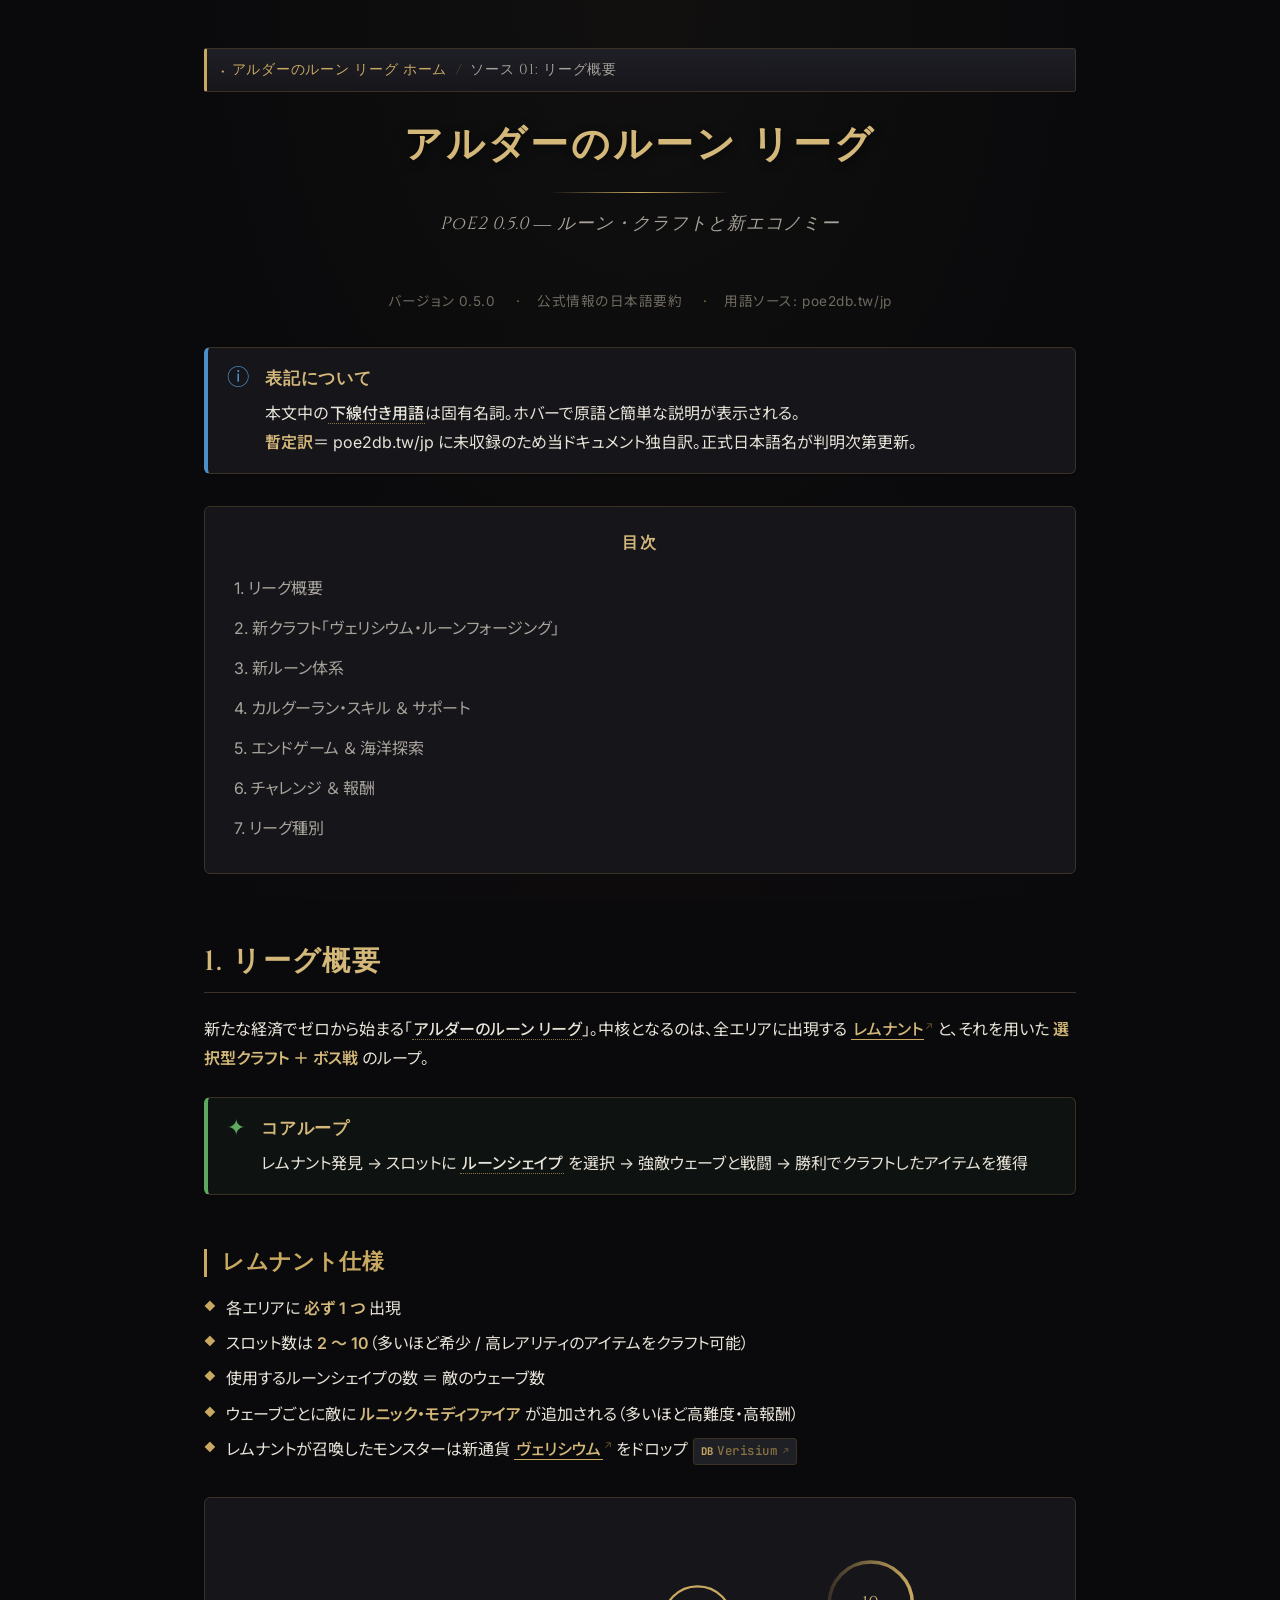
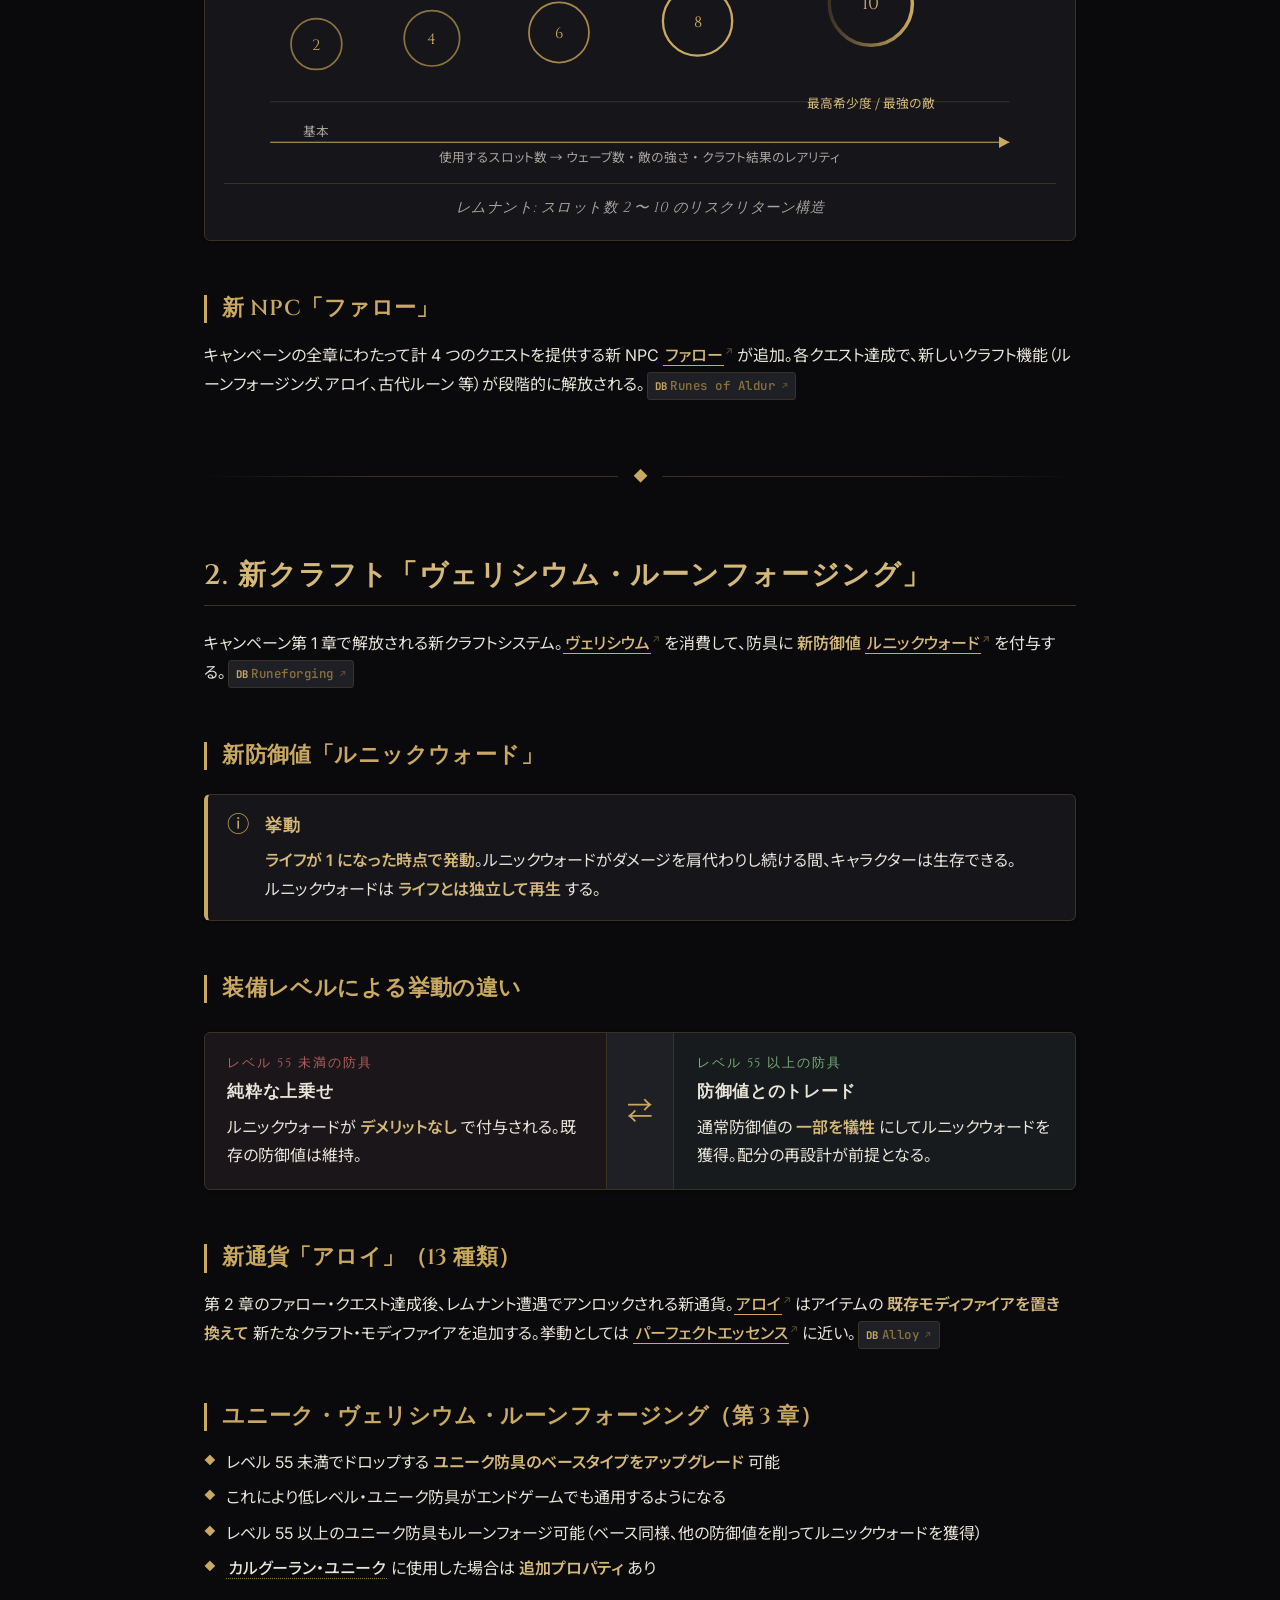
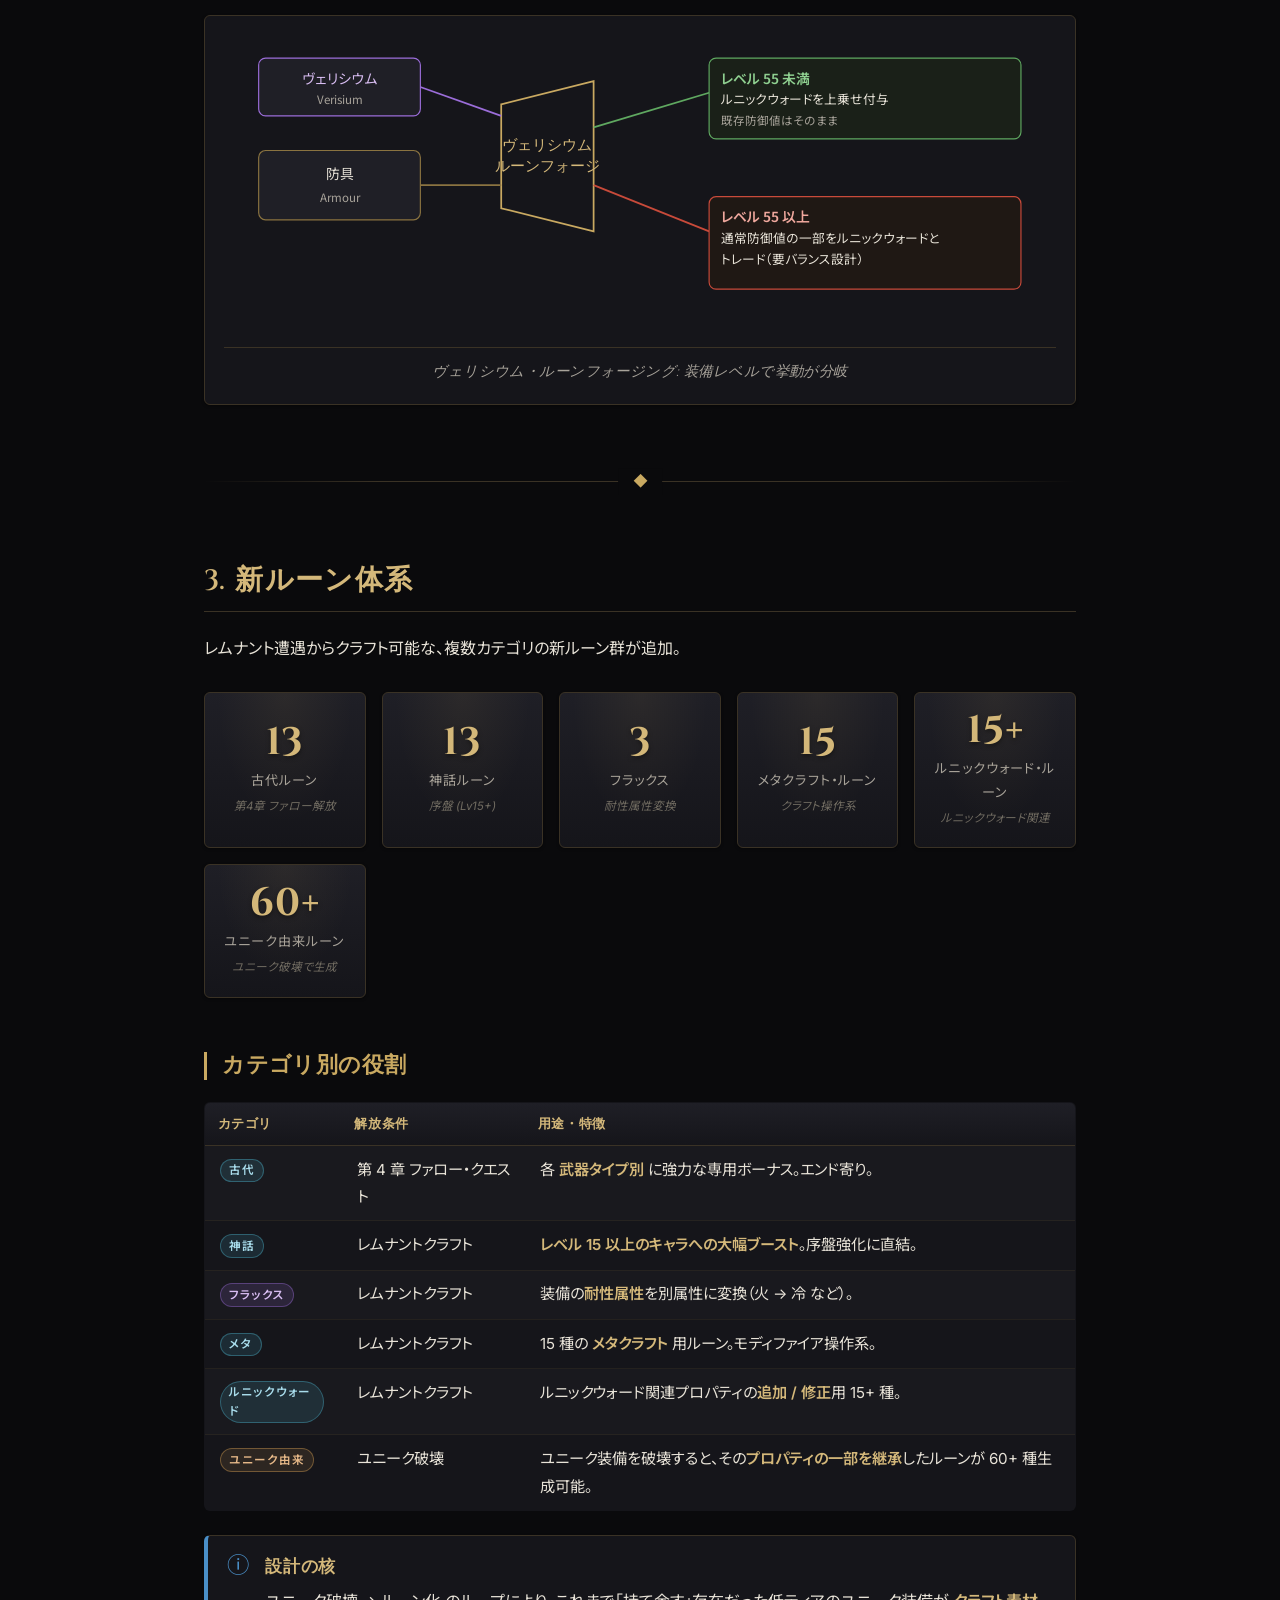
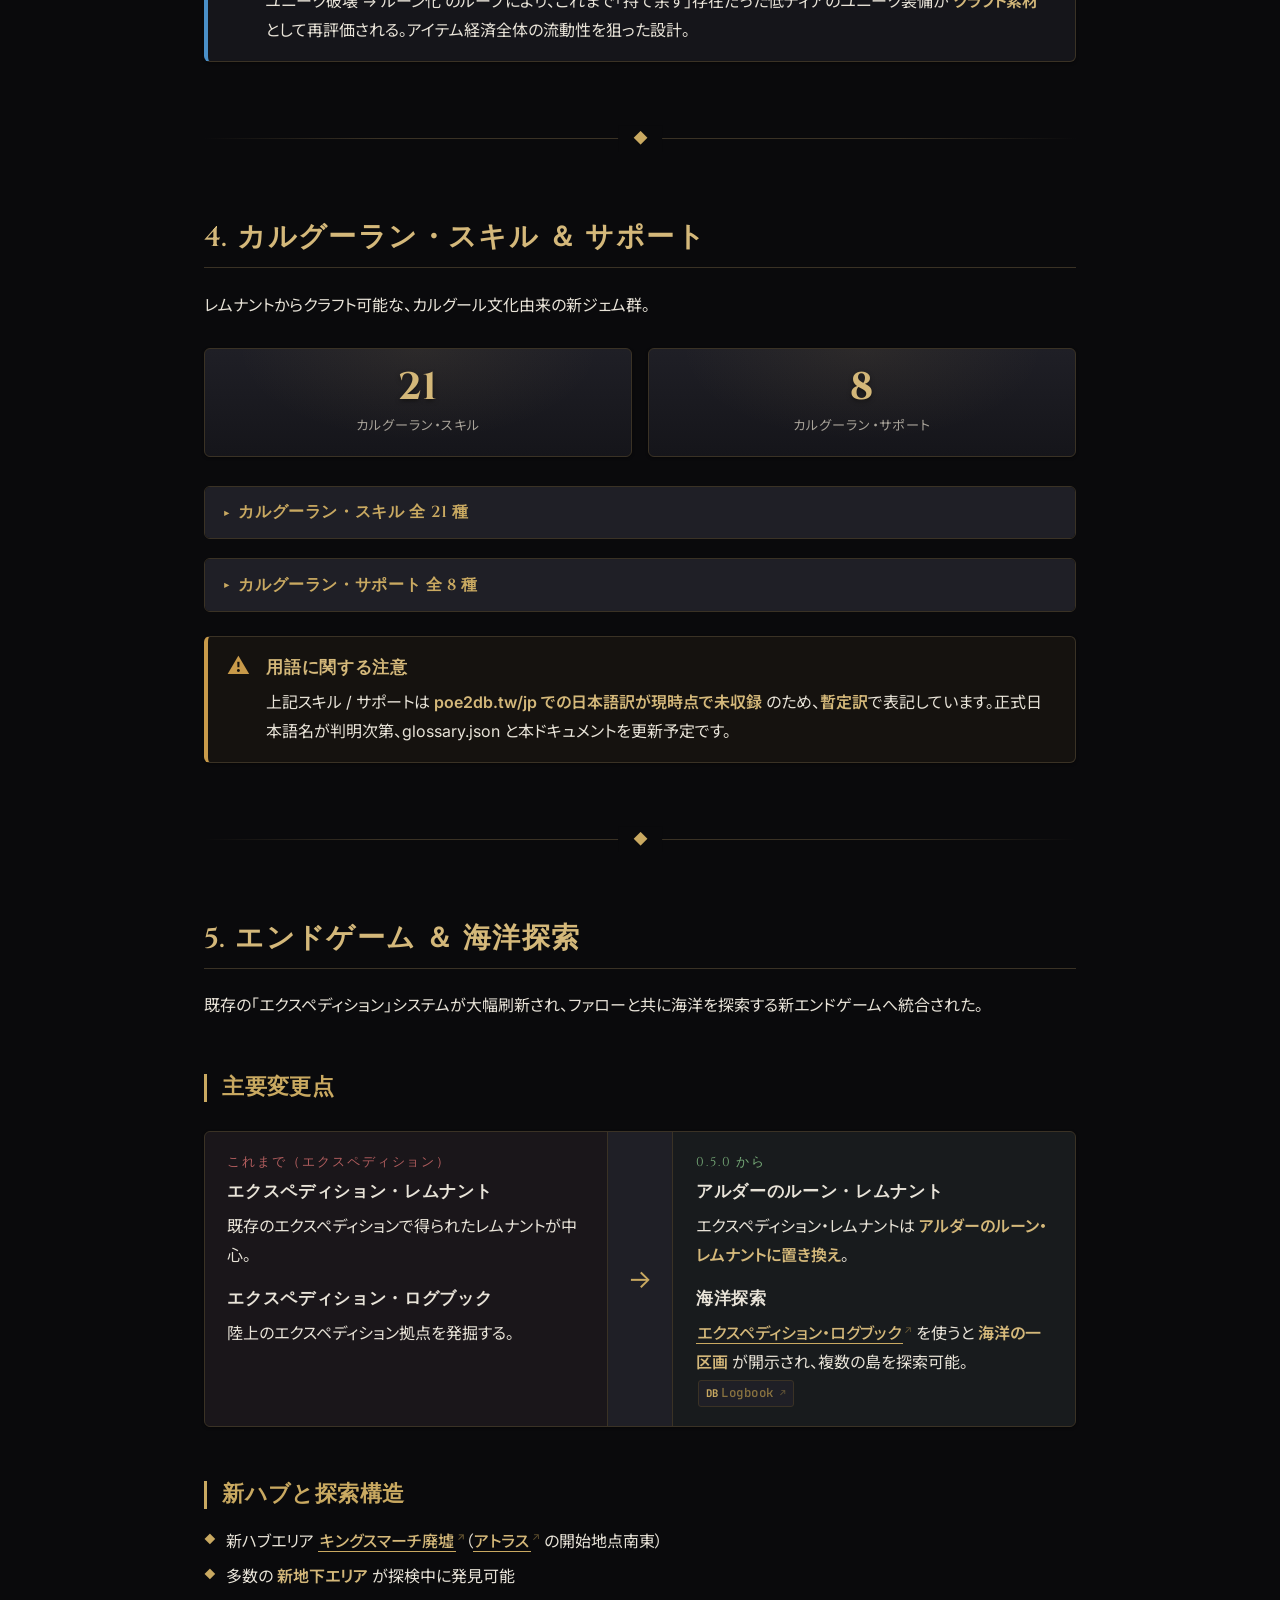
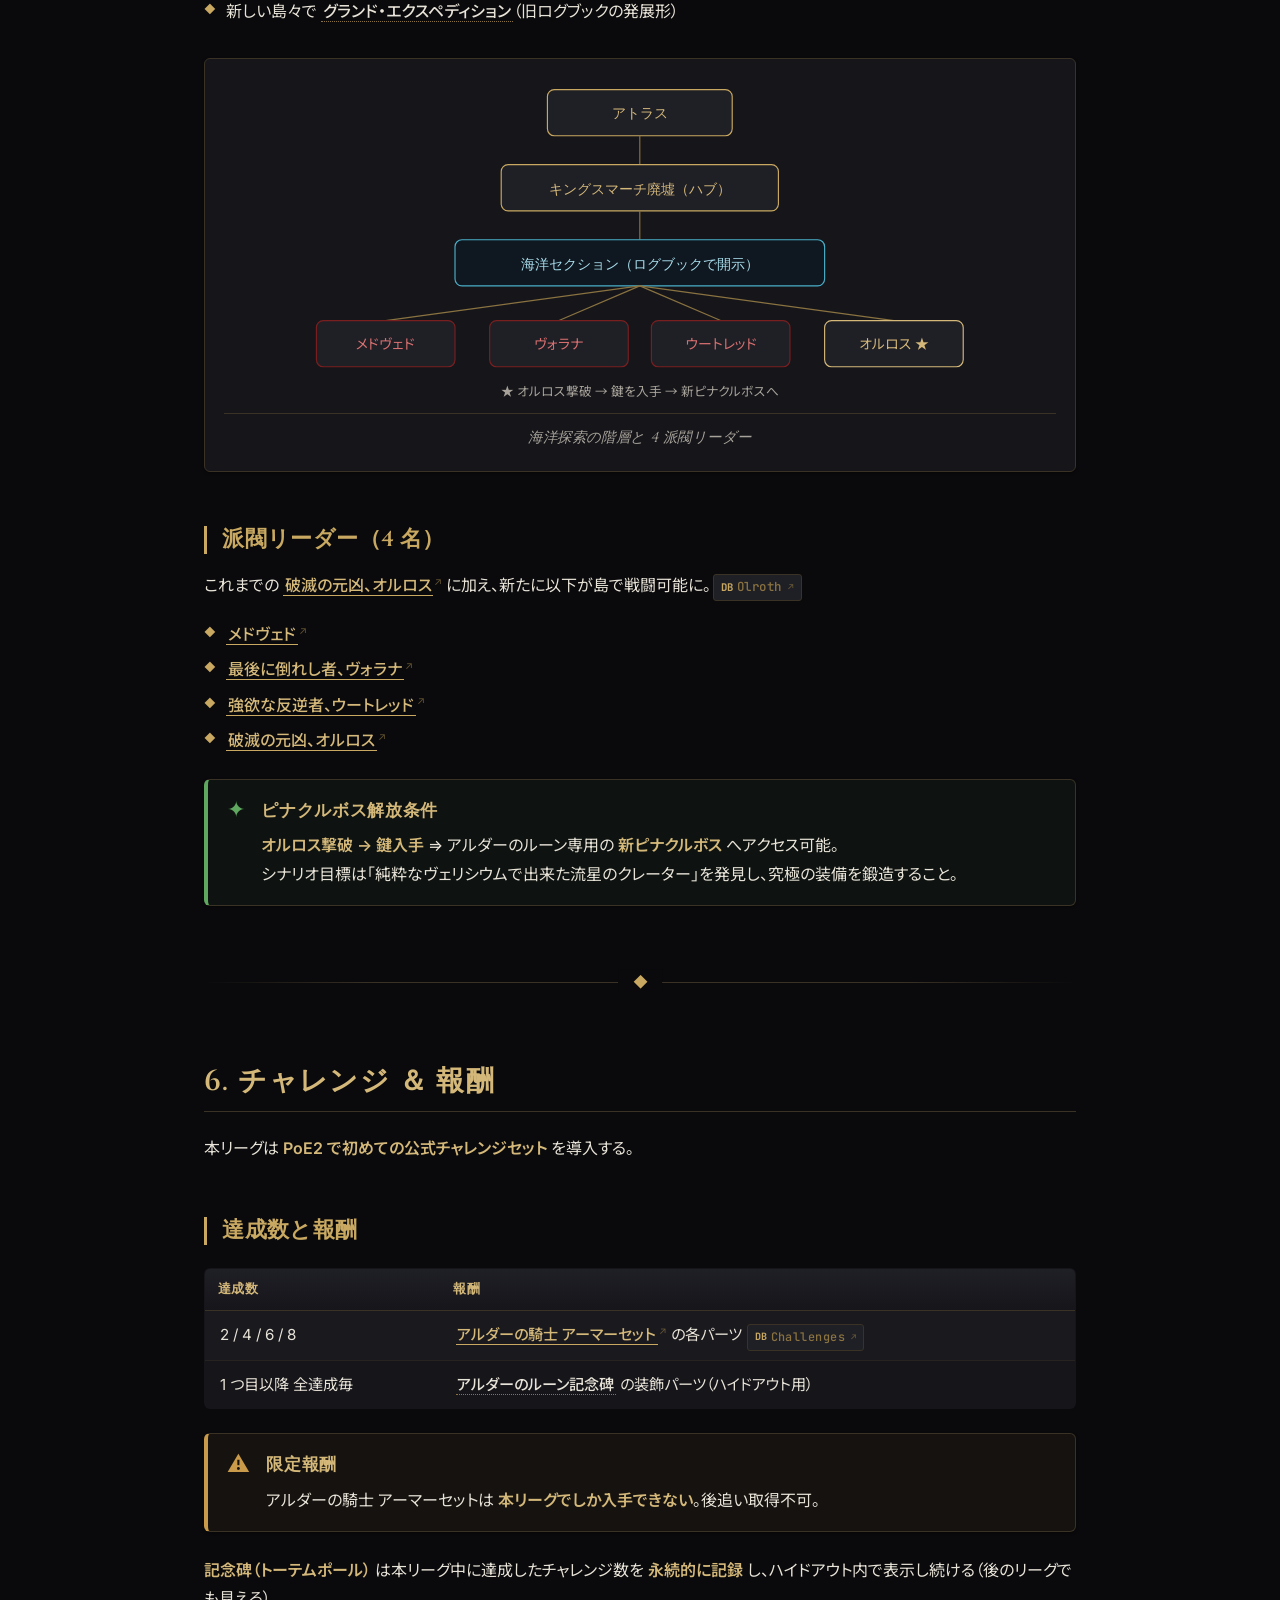
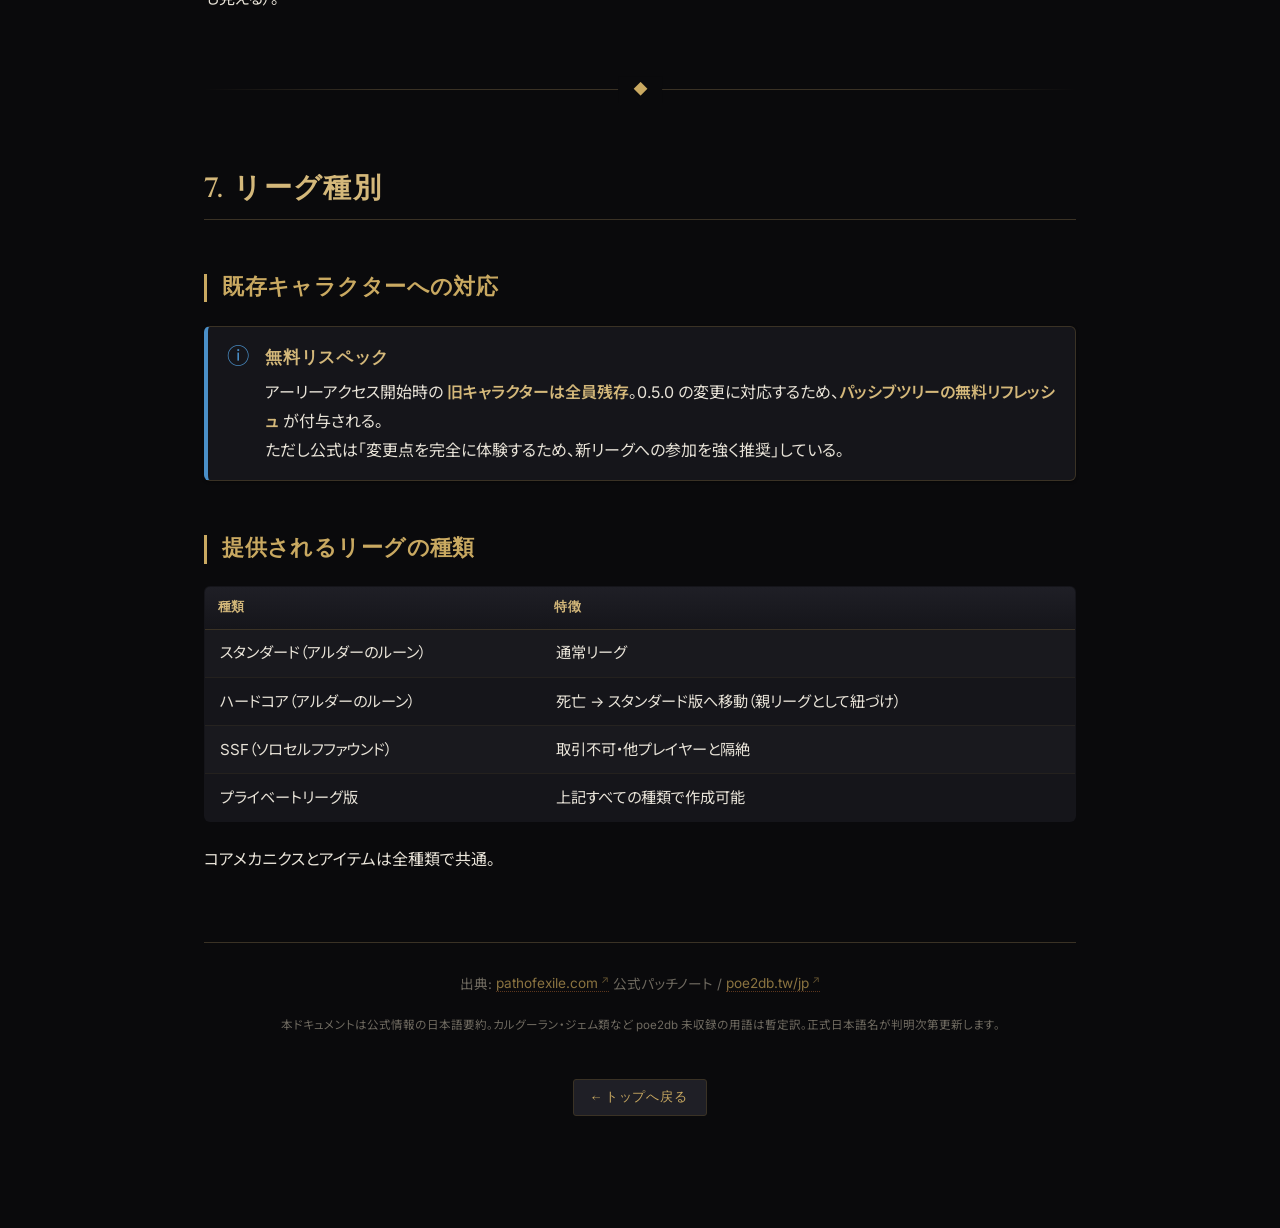
==== commit ca692e1e: "Link terms directly to poe2db when URL exists - 44 .term spans wrapped with <a class="term-link"> ac" ====
--- a/sources/01_league-overview.html
+++ b/sources/01_league-overview.html
@@ -52,7 +52,7 @@
 <section id="sec-overview">
 <h2>1. リーグ概要</h2>
 
-<p>新たな経済でゼロから始まる「<span class="term" data-en="The Runes of Aldur League" data-tip="バージョン0.5.0の新規チャレンジリーグ">アルダーのルーン リーグ</span>」。中核となるのは、全エリアに出現する <span class="term" data-en="Remnant" data-tip="エリア内に出現する遺物。スロットに刻まれたルニック・レシピでアイテムをクラフトする">レムナント</span> と、それを用いた <strong>選択型クラフト ＋ ボス戦</strong> のループ。</p>
+<p>新たな経済でゼロから始まる「<span class="term" data-en="The Runes of Aldur League" data-tip="バージョン0.5.0の新規チャレンジリーグ">アルダーのルーン リーグ</span>」。中核となるのは、全エリアに出現する <a href="https://poe2db.tw/jp/Remnant" target="_blank" rel="noopener" class="term-link"><span class="term linked" data-en="Remnant" data-tip="エリア内に出現する遺物。スロットに刻まれたルニック・レシピでアイテムをクラフトする">レムナント</span></a> と、それを用いた <strong>選択型クラフト ＋ ボス戦</strong> のループ。</p>
 
 <div class="callout new">
   <div>
@@ -67,7 +67,7 @@
   <li>スロット数は <strong>2 〜 10</strong>（多いほど希少 / 高レアリティのアイテムをクラフト可能）</li>
   <li>使用するルーンシェイプの数 ＝ 敵のウェーブ数</li>
   <li>ウェーブごとに敵に <strong>ルニック・モディファイア</strong> が追加される（多いほど高難度・高報酬）</li>
-  <li>レムナントが召喚したモンスターは新通貨 <span class="term currency" data-en="Verisium" data-tip="リーグの新通貨。ヴェリシウム・アンビルでアイテム変換に使用">ヴェリシウム</span> をドロップ <a class="poe2db-link" href="https://poe2db.tw/jp/Verisium" target="_blank" rel="noopener">Verisium</a></li>
+  <li>レムナントが召喚したモンスターは新通貨 <a href="https://poe2db.tw/jp/Verisium" target="_blank" rel="noopener" class="term-link"><span class="term currency linked" data-en="Verisium" data-tip="リーグの新通貨。ヴェリシウム・アンビルでアイテム変換に使用">ヴェリシウム</span></a> をドロップ <a class="poe2db-link" href="https://poe2db.tw/jp/Verisium" target="_blank" rel="noopener">Verisium</a></li>
 </ul>
 
 <!-- SVG: Remnant slot concept -->
@@ -116,7 +116,7 @@
 </figure>
 
 <h3>新 NPC「ファロー」</h3>
-<p>キャンペーンの全章にわたって計 4 つのクエストを提供する新 NPC <span class="term" data-en="Farrow" data-tip="新追加のキャンペーンNPC。各章で新クラフト機能を解放">ファロー</span> が追加。各クエスト達成で、新しいクラフト機能（ルーンフォージング、アロイ、古代ルーン 等）が段階的に解放される。<a class="poe2db-link" href="https://poe2db.tw/jp/Runes_of_Aldur_league" target="_blank" rel="noopener">Runes of Aldur</a></p>
+<p>キャンペーンの全章にわたって計 4 つのクエストを提供する新 NPC <a href="https://poe2db.tw/jp/Runes_of_Aldur_league" target="_blank" rel="noopener" class="term-link"><span class="term linked" data-en="Farrow" data-tip="新追加のキャンペーンNPC。各章で新クラフト機能を解放">ファロー</span></a> が追加。各クエスト達成で、新しいクラフト機能（ルーンフォージング、アロイ、古代ルーン 等）が段階的に解放される。<a class="poe2db-link" href="https://poe2db.tw/jp/Runes_of_Aldur_league" target="_blank" rel="noopener">Runes of Aldur</a></p>
 </section>
 
 <div class="section-divider"></div>
@@ -127,7 +127,7 @@
 <section id="sec-runeforging">
 <h2>2. 新クラフト「ヴェリシウム・ルーンフォージング」</h2>
 
-<p>キャンペーン第 1 章で解放される新クラフトシステム。<span class="term currency" data-en="Verisium" data-tip="新通貨">ヴェリシウム</span> を消費して、防具に <strong>新防御値 <span class="term" data-en="Runic Ward">ルニックウォード</span></strong> を付与する。<a class="poe2db-link" href="https://poe2db.tw/jp/Runeforging" target="_blank" rel="noopener">Runeforging</a></p>
+<p>キャンペーン第 1 章で解放される新クラフトシステム。<a href="https://poe2db.tw/jp/Verisium" target="_blank" rel="noopener" class="term-link"><span class="term currency linked" data-en="Verisium" data-tip="新通貨">ヴェリシウム</span></a> を消費して、防具に <strong>新防御値 <a href="https://poe2db.tw/jp/Runeforging" target="_blank" rel="noopener" class="term-link"><span class="term linked" data-en="Runic Ward">ルニックウォード</span></a></strong> を付与する。<a class="poe2db-link" href="https://poe2db.tw/jp/Runeforging" target="_blank" rel="noopener">Runeforging</a></p>
 
 <h3>新防御値「ルニックウォード」</h3>
 <div class="callout">
@@ -154,7 +154,7 @@
 </div>
 
 <h3>新通貨「アロイ」（13 種類）</h3>
-<p>第 2 章のファロー・クエスト達成後、レムナント遭遇でアンロックされる新通貨。<span class="term currency" data-en="Alloy" data-tip="新クラフト通貨。既存モディファイアを置き換えて新モディファイアを付与">アロイ</span> はアイテムの <strong>既存モディファイアを置き換えて</strong> 新たなクラフト・モディファイアを追加する。挙動としては <span class="term currency" data-en="Perfect Essences">パーフェクトエッセンス</span> に近い。<a class="poe2db-link" href="https://poe2db.tw/jp/Runes_of_Aldur_items" target="_blank" rel="noopener">Alloy</a></p>
+<p>第 2 章のファロー・クエスト達成後、レムナント遭遇でアンロックされる新通貨。<a href="https://poe2db.tw/jp/Runes_of_Aldur_items" target="_blank" rel="noopener" class="term-link"><span class="term currency linked" data-en="Alloy" data-tip="新クラフト通貨。既存モディファイアを置き換えて新モディファイアを付与">アロイ</span></a> はアイテムの <strong>既存モディファイアを置き換えて</strong> 新たなクラフト・モディファイアを追加する。挙動としては <a href="https://poe2db.tw/jp/Perfect_Essence_of_the_Body" target="_blank" rel="noopener" class="term-link"><span class="term currency linked" data-en="Perfect Essences">パーフェクトエッセンス</span></a> に近い。<a class="poe2db-link" href="https://poe2db.tw/jp/Runes_of_Aldur_items" target="_blank" rel="noopener">Alloy</a></p>
 
 <h3>ユニーク・ヴェリシウム・ルーンフォージング（第 3 章）</h3>
 <ul>
@@ -322,13 +322,13 @@
   <ul>
     <li><span class="term skill" data-en="Animus Exchange" data-tip="暫定訳">アニムス交換</span></li>
     <li><span class="term skill" data-en="Animus Splinters" data-tip="暫定訳">アニムスの欠片</span></li>
-    <li><span class="term skill" data-en="Bitter Dead" data-tip="暫定訳">苦き死者</span> <a class="poe2db-link" href="https://poe2db.tw/jp/Bitter_Dead" target="_blank" rel="noopener">Bitter Dead</a></li>
+    <li><a href="https://poe2db.tw/jp/Bitter_Dead" target="_blank" rel="noopener" class="term-link"><span class="term skill linked" data-en="Bitter Dead" data-tip="暫定訳">苦き死者</span></a></li>
     <li><span class="term skill" data-en="Conductive Runes" data-tip="暫定訳">導電ルーン</span></li>
     <li><span class="term skill" data-en="Detonate Living" data-tip="暫定訳">生者爆破</span></li>
     <li><span class="term skill" data-en="Eternal March" data-tip="暫定訳">永遠の行軍</span></li>
     <li><span class="term skill" data-en="Explosive Transmutation" data-tip="暫定訳">爆発的変成</span></li>
     <li><span class="term skill" data-en="Fragments of the Past" data-tip="暫定訳">過去の断片</span></li>
-    <li><span class="term skill" data-en="Frostflame Nova" data-tip="暫定訳">氷炎ノヴァ</span> <a class="poe2db-link" href="https://poe2db.tw/jp/Frostflame_Nova" target="_blank" rel="noopener">Frostflame Nova</a></li>
+    <li><a href="https://poe2db.tw/jp/Frostflame_Nova" target="_blank" rel="noopener" class="term-link"><span class="term skill linked" data-en="Frostflame Nova" data-tip="暫定訳">氷炎ノヴァ</span></a></li>
     <li><span class="term skill" data-en="Grim Pillars" data-tip="暫定訳">不吉なる柱</span></li>
     <li><span class="term skill" data-en="Hollow Shell" data-tip="暫定訳">空虚の殻</span></li>
     <li><span class="term skill" data-en="Leylines" data-tip="暫定訳">レイライン</span></li>
@@ -347,7 +347,7 @@
 <details>
   <summary>カルグーラン・サポート 全 8 種</summary>
   <ul>
-    <li><span class="term support" data-en="Concussive Runes" data-tip="暫定訳">衝撃ルーン</span> <a class="poe2db-link" href="https://poe2db.tw/jp/Concussive_Runes" target="_blank" rel="noopener">Concussive Runes</a></li>
+    <li><a href="https://poe2db.tw/jp/Concussive_Runes" target="_blank" rel="noopener" class="term-link"><span class="term support linked" data-en="Concussive Runes" data-tip="暫定訳">衝撃ルーン</span></a></li>
     <li><span class="term support" data-en="Fist of Kalguur" data-tip="暫定訳">カルグールの拳</span></li>
     <li><span class="term support" data-en="Healing Runes" data-tip="暫定訳">治癒ルーン</span></li>
     <li><span class="term support" data-en="Kalguuran Conviction" data-tip="暫定訳">カルグーランの信念</span></li>
@@ -391,13 +391,13 @@
     <h4>アルダーのルーン・レムナント</h4>
     <p>エクスペディション・レムナントは <strong>アルダーのルーン・レムナントに置き換え</strong>。</p>
     <h4>海洋探索</h4>
-    <p><span class="term" data-en="Logbook">エクスペディション・ログブック</span> を使うと <strong>海洋の一区画</strong> が開示され、複数の島を探索可能。<a class="poe2db-link" href="https://poe2db.tw/jp/Expedition_Logbook" target="_blank" rel="noopener">Logbook</a></p>
+    <p><a href="https://poe2db.tw/jp/Expedition_Logbook" target="_blank" rel="noopener" class="term-link"><span class="term linked" data-en="Logbook">エクスペディション・ログブック</span></a> を使うと <strong>海洋の一区画</strong> が開示され、複数の島を探索可能。<a class="poe2db-link" href="https://poe2db.tw/jp/Expedition_Logbook" target="_blank" rel="noopener">Logbook</a></p>
   </div>
 </div>
 
 <h3>新ハブと探索構造</h3>
 <ul>
-  <li>新ハブエリア <strong><span class="term" data-en="The Ruins of Kingsmarch" data-tip="アトラスの開始地点南東に位置する新ハブ">キングスマーチ廃墟</span></strong>（<span class="term" data-en="Atlas">アトラス</span> の開始地点南東）</li>
+  <li>新ハブエリア <strong><a href="https://poe2db.tw/jp/Kingsmarch" target="_blank" rel="noopener" class="term-link"><span class="term linked" data-en="The Ruins of Kingsmarch" data-tip="アトラスの開始地点南東に位置する新ハブ">キングスマーチ廃墟</span></a></strong>（<a href="https://poe2db.tw/jp/Atlas" target="_blank" rel="noopener" class="term-link"><span class="term linked" data-en="Atlas">アトラス</span></a> の開始地点南東）</li>
   <li>多数の <strong>新地下エリア</strong> が探検中に発見可能</li>
   <li>新しい島々で <span class="term" data-en="Grand Expeditions" data-tip="旧ログブックに相当する大規模探検（暫定訳）">グランド・エクスペディション</span>（旧ログブックの発展形）</li>
 </ul>
@@ -447,12 +447,12 @@
 </figure>
 
 <h3>派閥リーダー（4 名）</h3>
-<p>これまでの <span class="term boss" data-en="Olroth" data-tip="エクスペディション陣営の元祖ボス">破滅の元凶、オルロス</span> に加え、新たに以下が島で戦闘可能に。<a class="poe2db-link" href="https://poe2db.tw/jp/Olroth%2C_Origin_of_the_Fall" target="_blank" rel="noopener">Olroth</a></p>
+<p>これまでの <a href="https://poe2db.tw/jp/Olroth%2C_Origin_of_the_Fall" target="_blank" rel="noopener" class="term-link"><span class="term boss linked" data-en="Olroth" data-tip="エクスペディション陣営の元祖ボス">破滅の元凶、オルロス</span></a> に加え、新たに以下が島で戦闘可能に。<a class="poe2db-link" href="https://poe2db.tw/jp/Olroth%2C_Origin_of_the_Fall" target="_blank" rel="noopener">Olroth</a></p>
 <ul>
-  <li><span class="term boss" data-en="Medved">メドヴェド</span> <a class="poe2db-link" href="https://poe2db.tw/jp/Runes_of_Aldur_league" target="_blank" rel="noopener">Medved</a></li>
-  <li><span class="term boss" data-en="Vorana">最後に倒れし者、ヴォラナ</span> <a class="poe2db-link" href="https://poe2db.tw/jp/Vorana%2C_Last_to_Fall" target="_blank" rel="noopener">Vorana</a></li>
-  <li><span class="term boss" data-en="Uhtred">強欲な反逆者、ウートレッド</span> <a class="poe2db-link" href="https://poe2db.tw/jp/Uhtred%2C_Covetous_Traitor" target="_blank" rel="noopener">Uhtred</a></li>
-  <li><span class="term boss" data-en="Olroth">破滅の元凶、オルロス</span></li>
+  <li><a href="https://poe2db.tw/jp/Runes_of_Aldur_league" target="_blank" rel="noopener" class="term-link"><span class="term boss linked" data-en="Medved">メドヴェド</span></a></li>
+  <li><a href="https://poe2db.tw/jp/Vorana%2C_Last_to_Fall" target="_blank" rel="noopener" class="term-link"><span class="term boss linked" data-en="Vorana">最後に倒れし者、ヴォラナ</span></a></li>
+  <li><a href="https://poe2db.tw/jp/Uhtred%2C_Covetous_Traitor" target="_blank" rel="noopener" class="term-link"><span class="term boss linked" data-en="Uhtred">強欲な反逆者、ウートレッド</span></a></li>
+  <li><a href="https://poe2db.tw/jp/Olroth%2C_Origin_of_the_Fall" target="_blank" rel="noopener" class="term-link"><span class="term boss linked" data-en="Olroth">破滅の元凶、オルロス</span></a></li>
 </ul>
 
 <div class="callout new">
@@ -480,7 +480,7 @@
     <tr><th>達成数</th><th>報酬</th></tr>
   </thead>
   <tbody>
-    <tr><td>2 / 4 / 6 / 8</td><td><span class="term" data-en="Knight of Aldur Armour Set" data-tip="リーグ限定の防具見た目セット">アルダーの騎士 アーマーセット</span> の各パーツ <a class="poe2db-link" href="https://poe2db.tw/jp/Runes_of_Aldur_challenges" target="_blank" rel="noopener">Challenges</a></td></tr>
+    <tr><td>2 / 4 / 6 / 8</td><td><a href="https://poe2db.tw/jp/Runes_of_Aldur_challenges" target="_blank" rel="noopener" class="term-link"><span class="term linked" data-en="Knight of Aldur Armour Set" data-tip="リーグ限定の防具見た目セット">アルダーの騎士 アーマーセット</span></a> の各パーツ <a class="poe2db-link" href="https://poe2db.tw/jp/Runes_of_Aldur_challenges" target="_blank" rel="noopener">Challenges</a></td></tr>
     <tr><td>1 つ目以降 全達成毎</td><td><span class="term" data-en="Runes of Aldur Totem" data-tip="ハイドアウト装飾（暫定訳）">アルダーのルーン記念碑</span> の装飾パーツ（ハイドアウト用）</td></tr>
   </tbody>
 </table>
--- a/assets/style.css
+++ b/assets/style.css
@@ -414,21 +414,62 @@
   font-size: 0.9em;
 }
 
-/* ---------- Component: .term (固有名詞ハイライト) ---------- */
+/* ---------- Component: .term (固有名詞ハイライト) ----------
+   .term (no link)    → ツールチップ専用 / 控えめ点線下線 / cursor:help / 反転しない
+   a.term-link        → poe2db への実リンク / 実線下線 / cursor:pointer / ↗ アイコン
+   ---------------------------------------------------------- */
 .term {
   position: relative;
-  color: var(--gold-bright);
-  border-bottom: 1px dashed var(--gold-dim);
+  color: var(--text-primary);
+  border-bottom: 1px dotted var(--gold-dim);
   cursor: help;
   font-weight: 500;
   padding: 0 0.1em;
-  transition: background-color 0.15s ease, color 0.15s ease;
-}
-
-.term:hover {
+  transition: background-color 0.15s ease, color 0.15s ease, border-color 0.15s ease;
+}
+
+/* リンク無し: ホバーは控えめ（背景反転しない、ツールチップが主役） */
+.term:not(.linked):hover {
+  color: var(--gold-bright);
+  background-color: rgba(201,169,97,0.06);
+  border-bottom-color: var(--gold-dim);
+}
+
+/* リンク化された term ラッパー (<a>) */
+a.term-link {
+  border-bottom: none;
+  text-decoration: none;
+  display: inline;
+  color: inherit;
+}
+
+a.term-link .term.linked {
+  cursor: pointer;
+  color: var(--gold-bright);
+  border-bottom: 1px solid var(--gold);
+}
+
+a.term-link:hover .term.linked {
   color: var(--bg-base);
   background-color: var(--gold-bright);
   border-bottom-color: var(--gold-bright);
+}
+
+/* 外部リンク矢印 ↗ */
+a.term-link::after {
+  content: "↗";
+  display: inline-block;
+  font-size: 0.65em;
+  margin-left: 0.1em;
+  color: var(--gold-dim);
+  opacity: 0.7;
+  vertical-align: super;
+  transition: opacity 0.15s ease, color 0.15s ease;
+}
+
+a.term-link:hover::after {
+  color: var(--gold-bright);
+  opacity: 1;
 }
 
 .term[data-en]::before {
@@ -497,11 +538,19 @@
 .term.rune     { color: var(--c-rune);     border-bottom-color: var(--c-rune); }
 .term.boss     { color: #d97070;           border-bottom-color: var(--c-boss); }
 
-.term.currency:hover { background-color: var(--c-currency); color: var(--bg-base); }
-.term.skill:hover    { background-color: var(--c-skill);    color: var(--bg-base); }
-.term.support:hover  { background-color: var(--c-support);  color: var(--bg-base); }
-.term.rune:hover     { background-color: var(--c-rune);     color: var(--bg-base); }
-.term.boss:hover     { background-color: var(--c-boss);     color: var(--text-primary); }
+/* カテゴリ色付きのリンク化されたterm: ホバーで色背景反転 */
+a.term-link:hover .term.linked.currency { background-color: var(--c-currency); color: var(--bg-base); border-bottom-color: var(--c-currency); }
+a.term-link:hover .term.linked.skill    { background-color: var(--c-skill);    color: var(--bg-base); border-bottom-color: var(--c-skill); }
+a.term-link:hover .term.linked.support  { background-color: var(--c-support);  color: var(--bg-base); border-bottom-color: var(--c-support); }
+a.term-link:hover .term.linked.rune     { background-color: var(--c-rune);     color: var(--bg-base); border-bottom-color: var(--c-rune); }
+a.term-link:hover .term.linked.boss     { background-color: var(--c-boss);     color: var(--text-primary); border-bottom-color: var(--c-boss); }
+
+/* リンク無しのカテゴリ色付きterm: 控えめなホバー */
+.term:not(.linked).currency:hover { background-color: rgba(155,109,217,0.10); color: var(--c-currency); }
+.term:not(.linked).skill:hover    { background-color: rgba(200,74,58,0.10);  color: var(--c-skill); }
+.term:not(.linked).support:hover  { background-color: rgba(95,168,96,0.10);  color: var(--c-support); }
+.term:not(.linked).rune:hover     { background-color: rgba(74,175,200,0.10); color: var(--c-rune); }
+.term:not(.linked).boss:hover     { background-color: rgba(122,31,31,0.15);  color: #d97070; }
 
 /* ---------- Component: .poe2db-link ---------- */
 .poe2db-link {
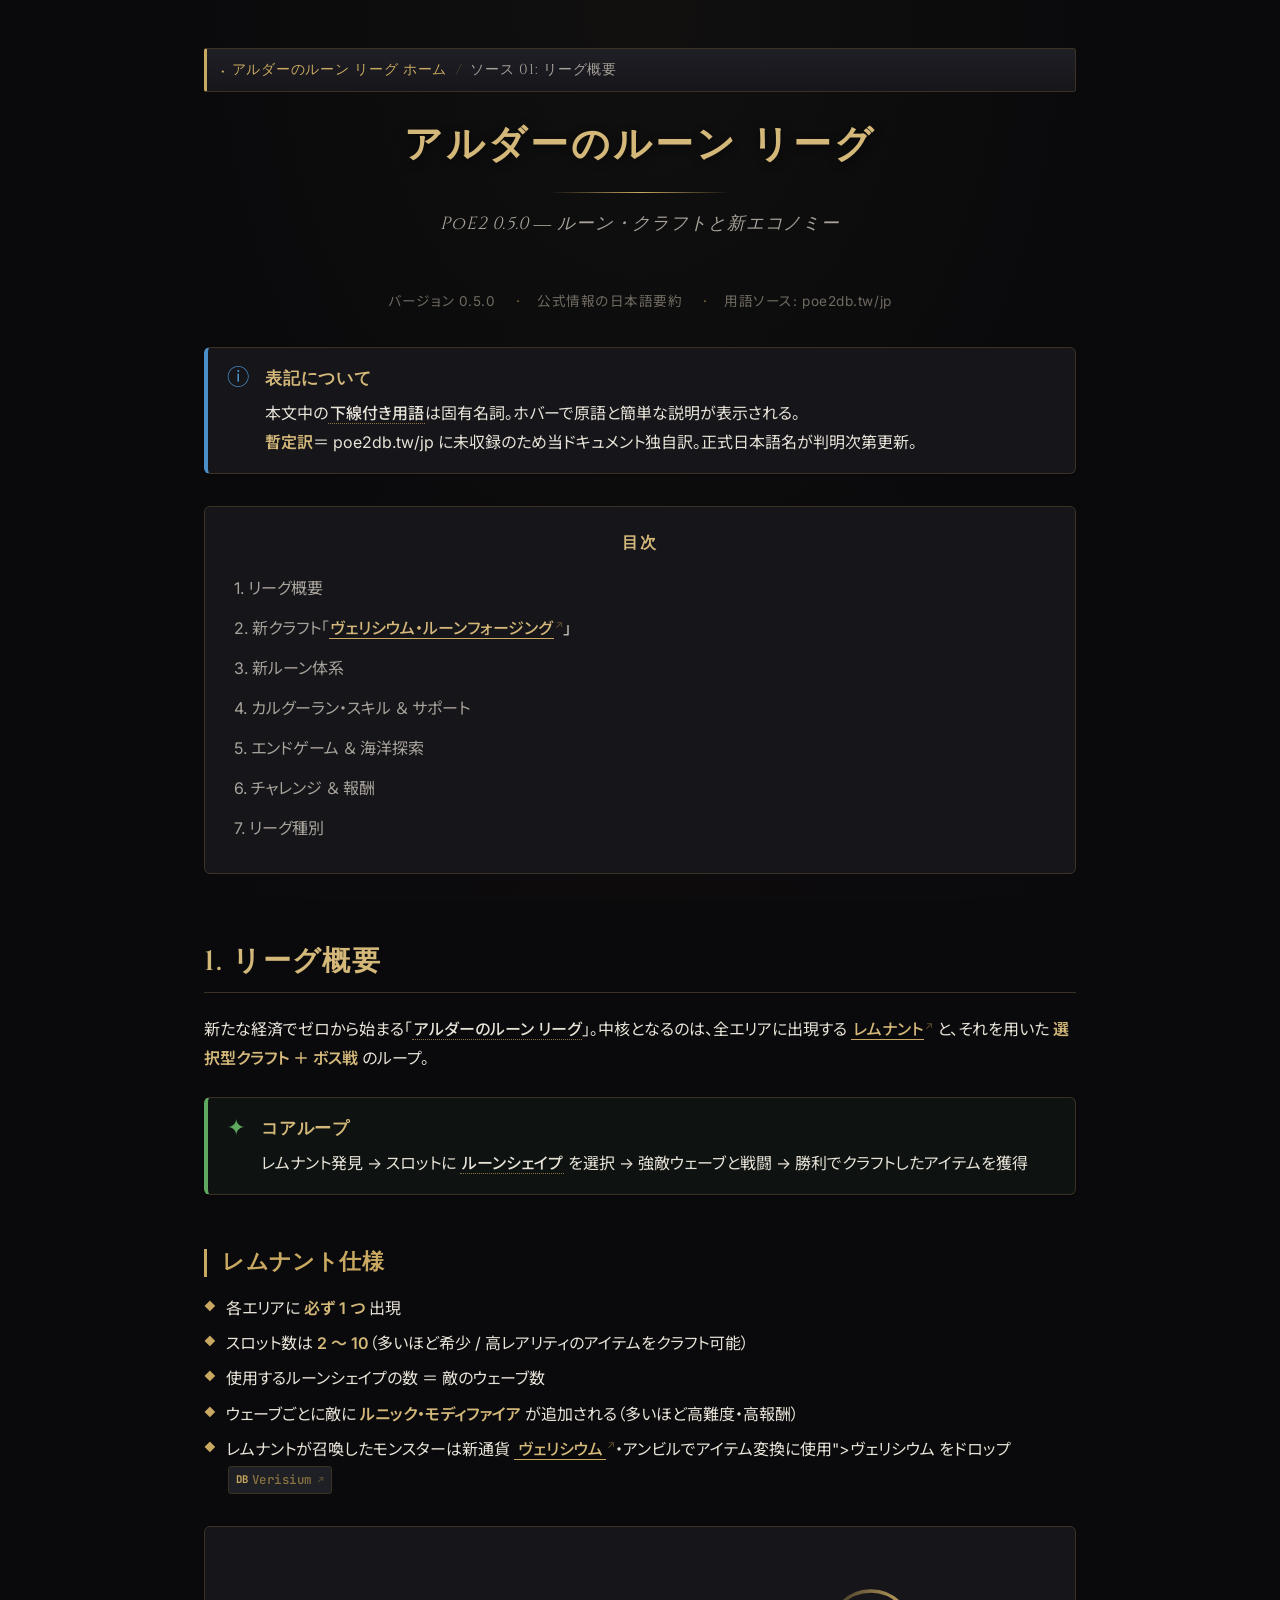
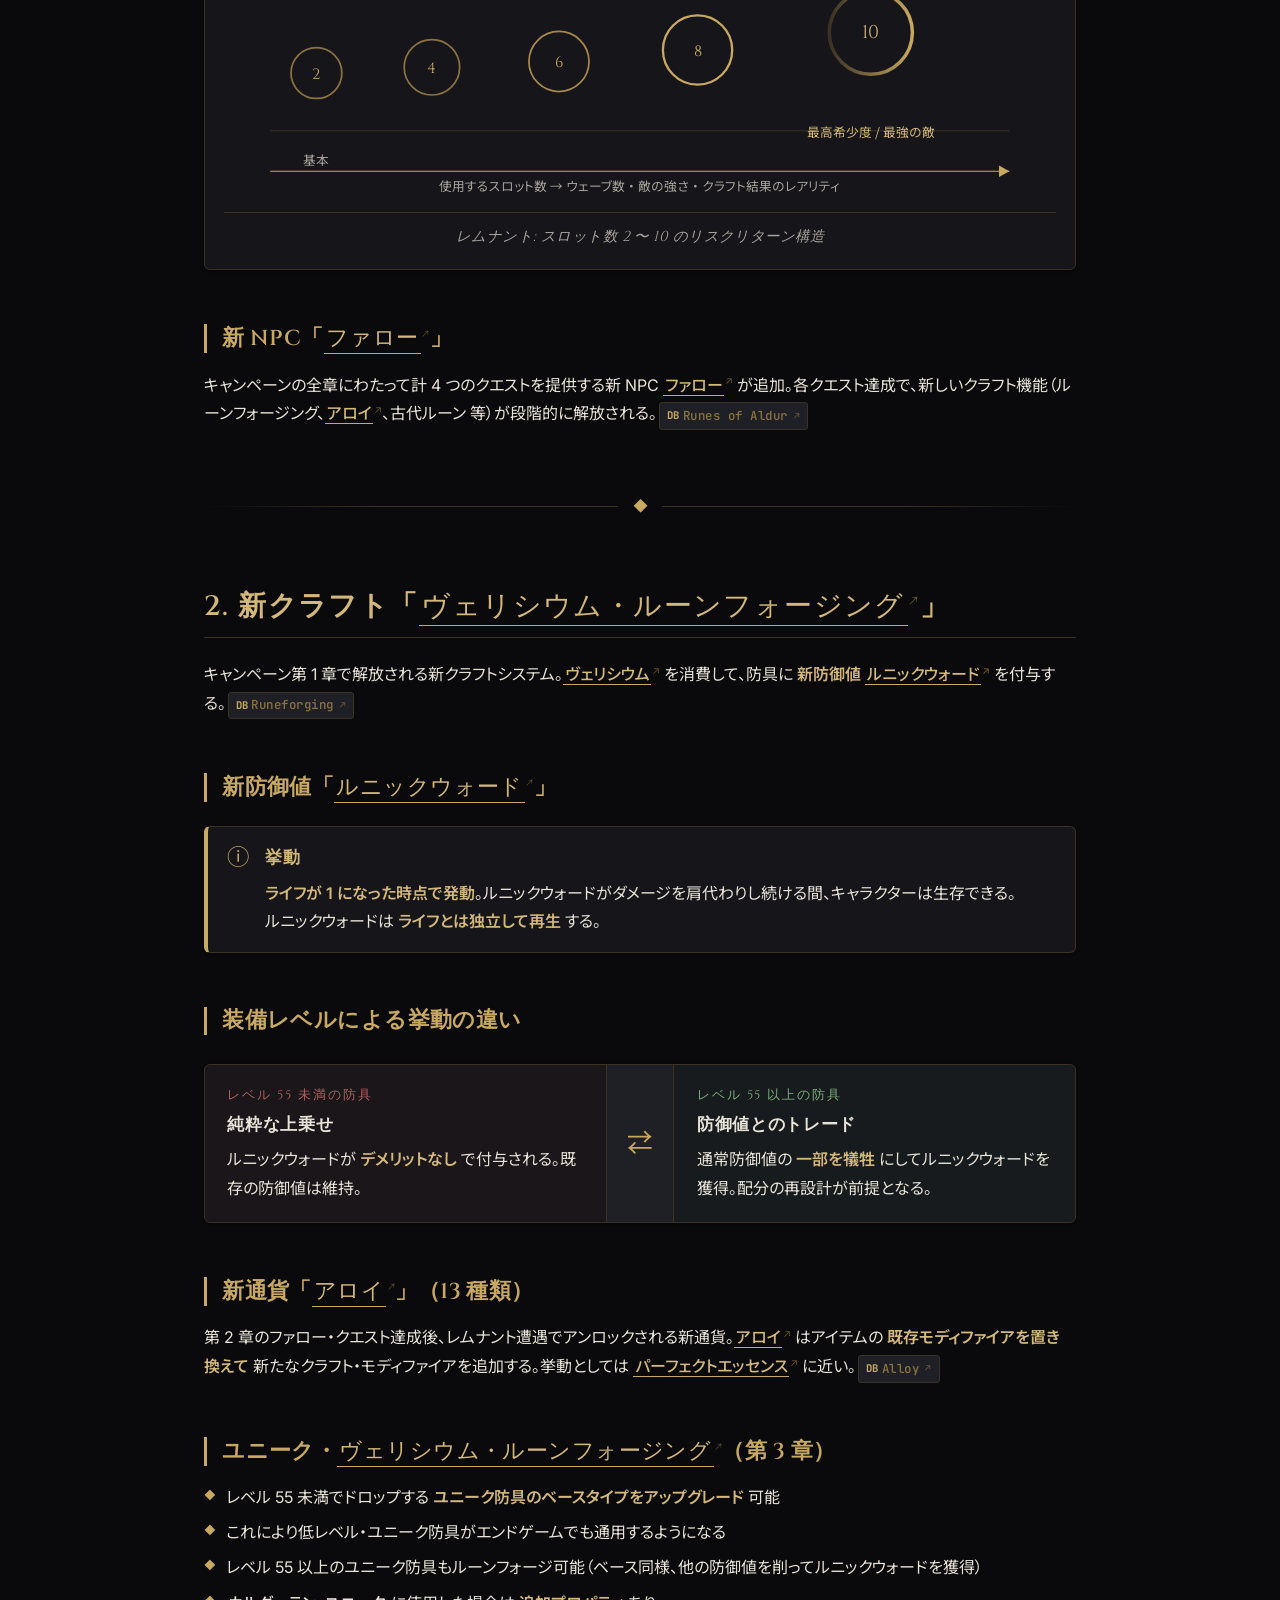
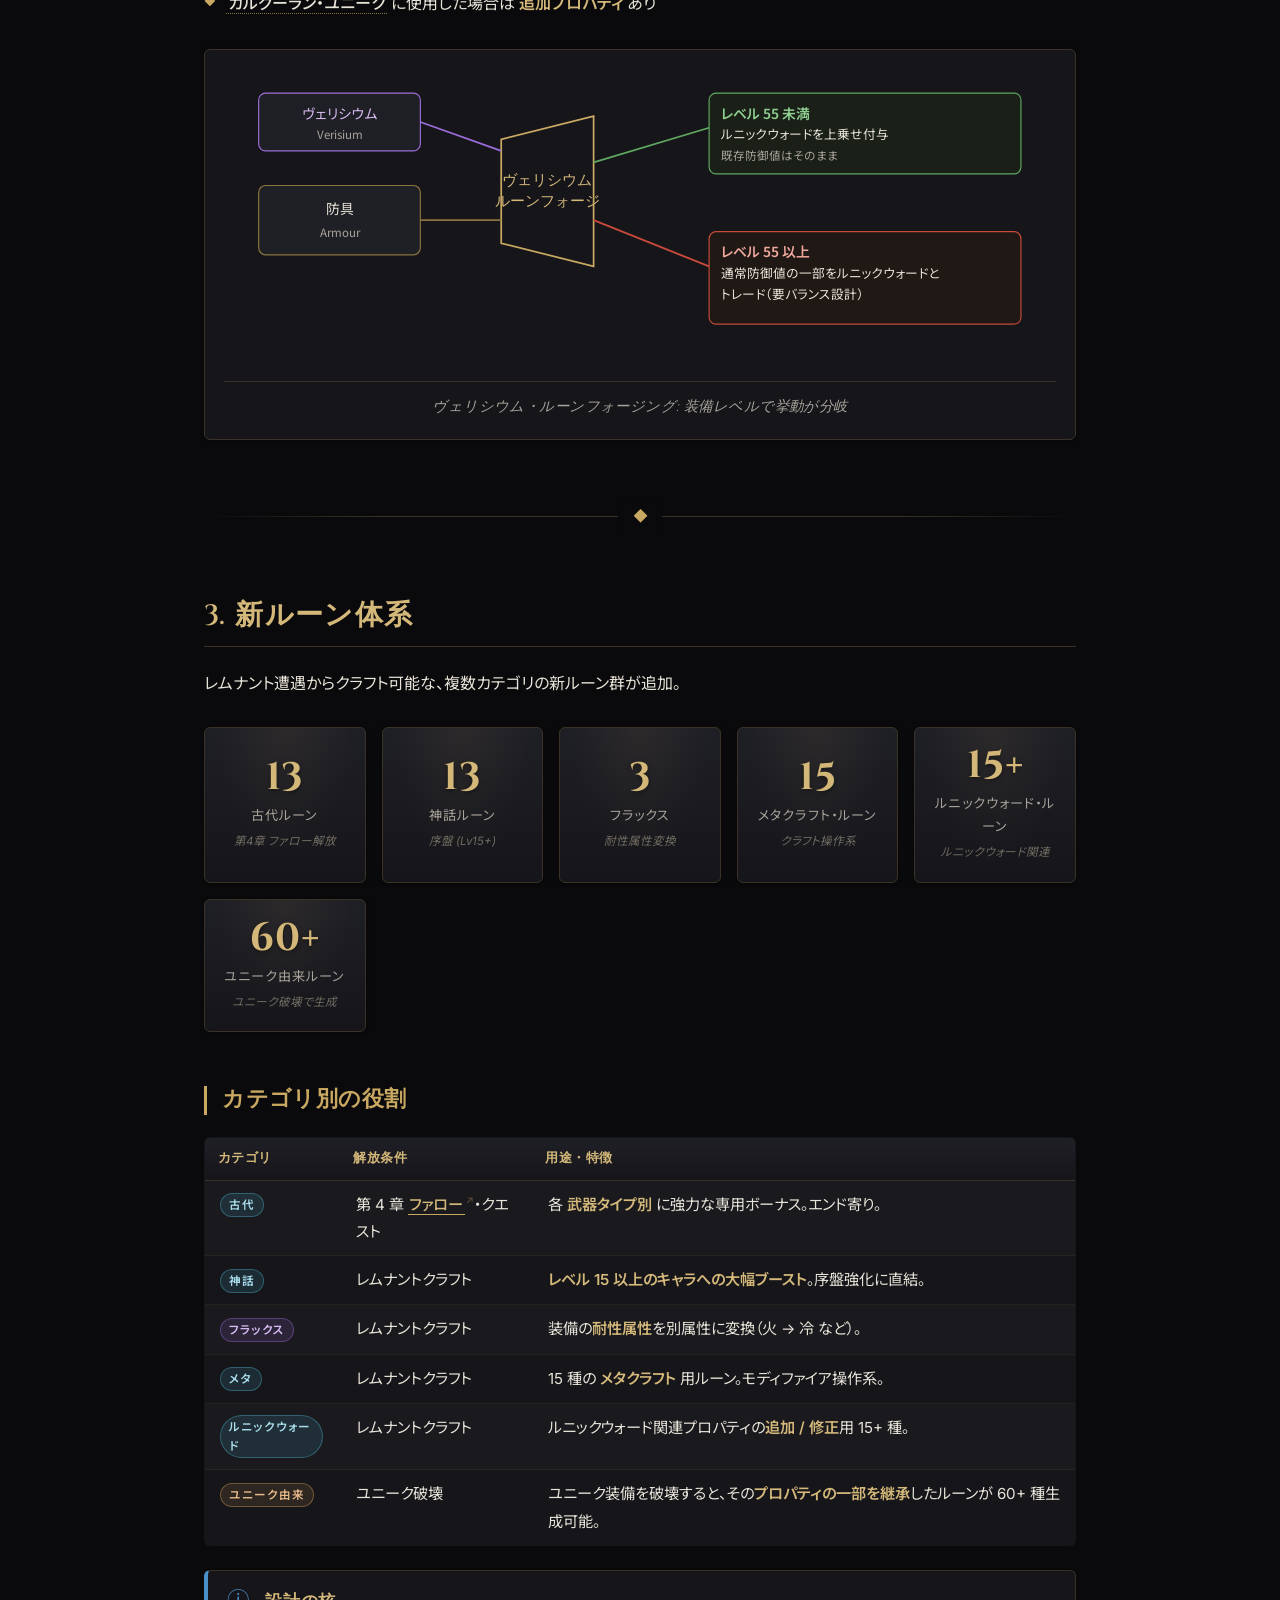
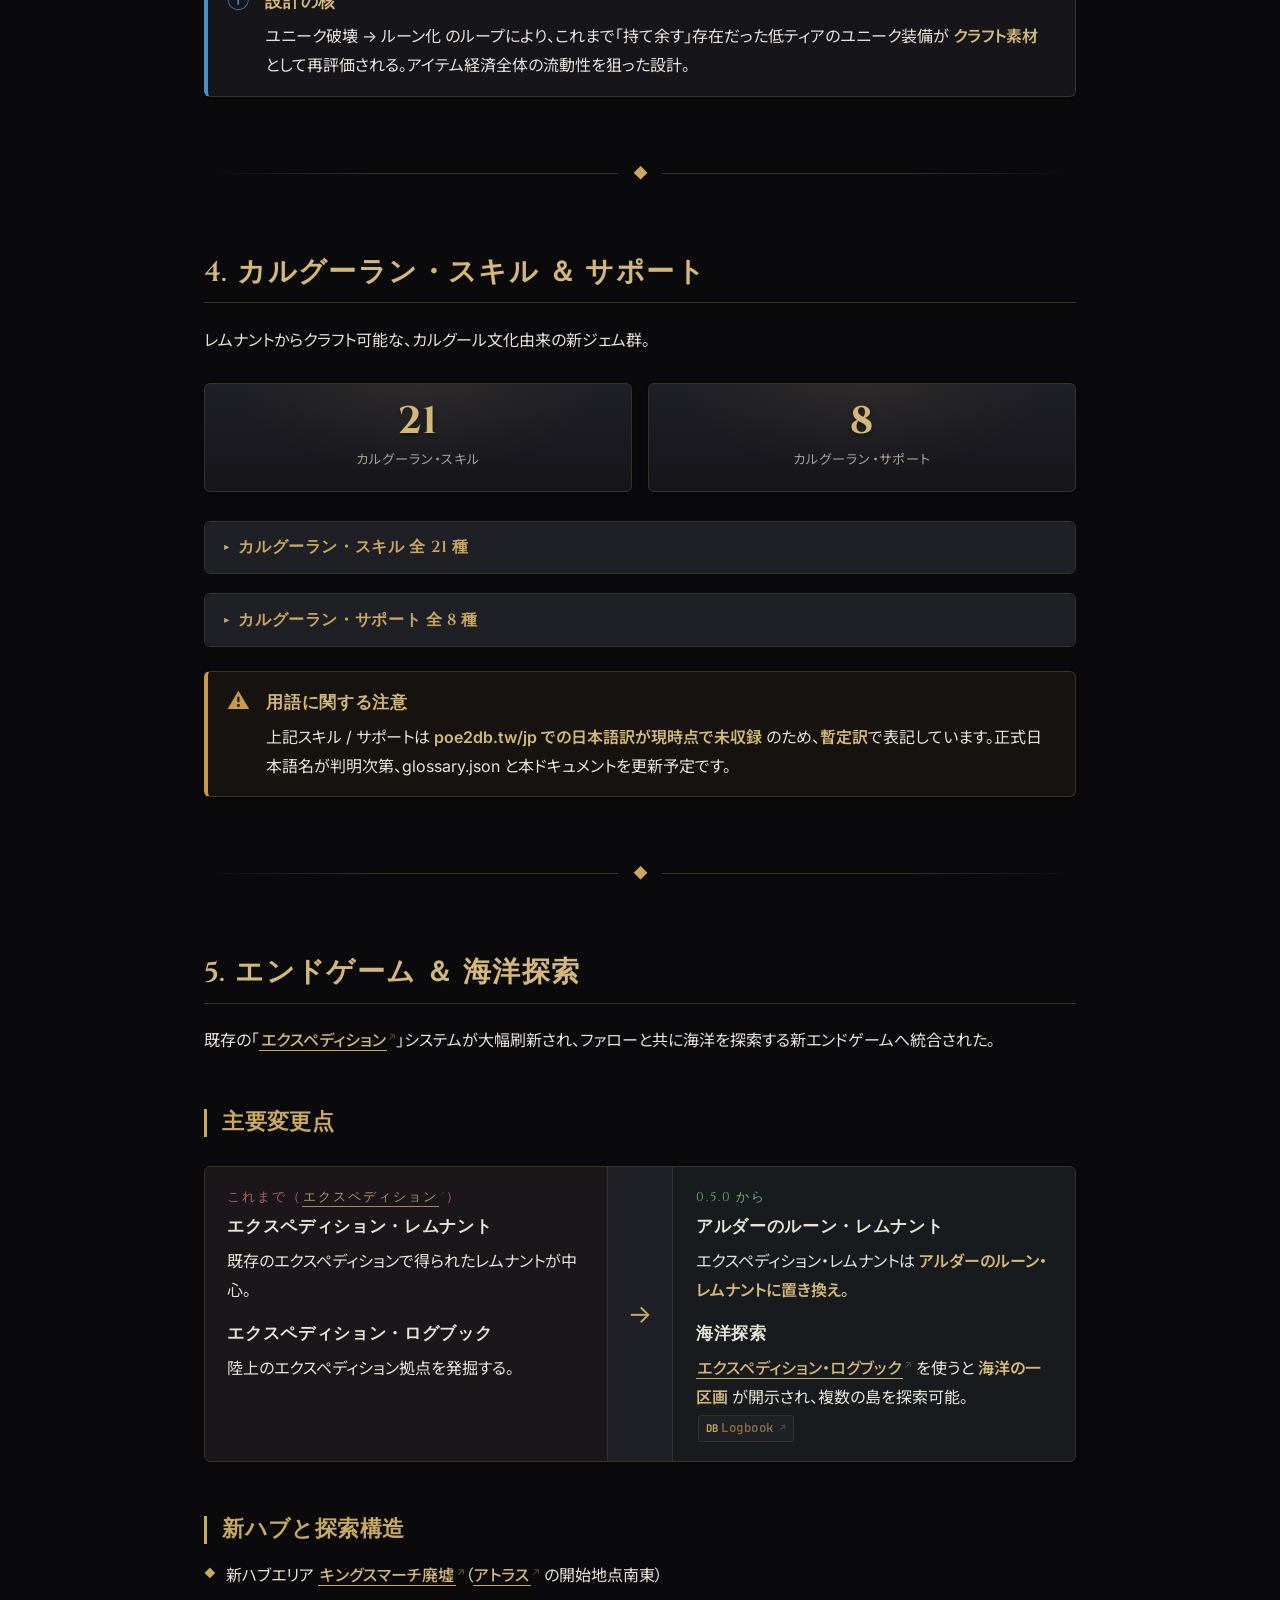
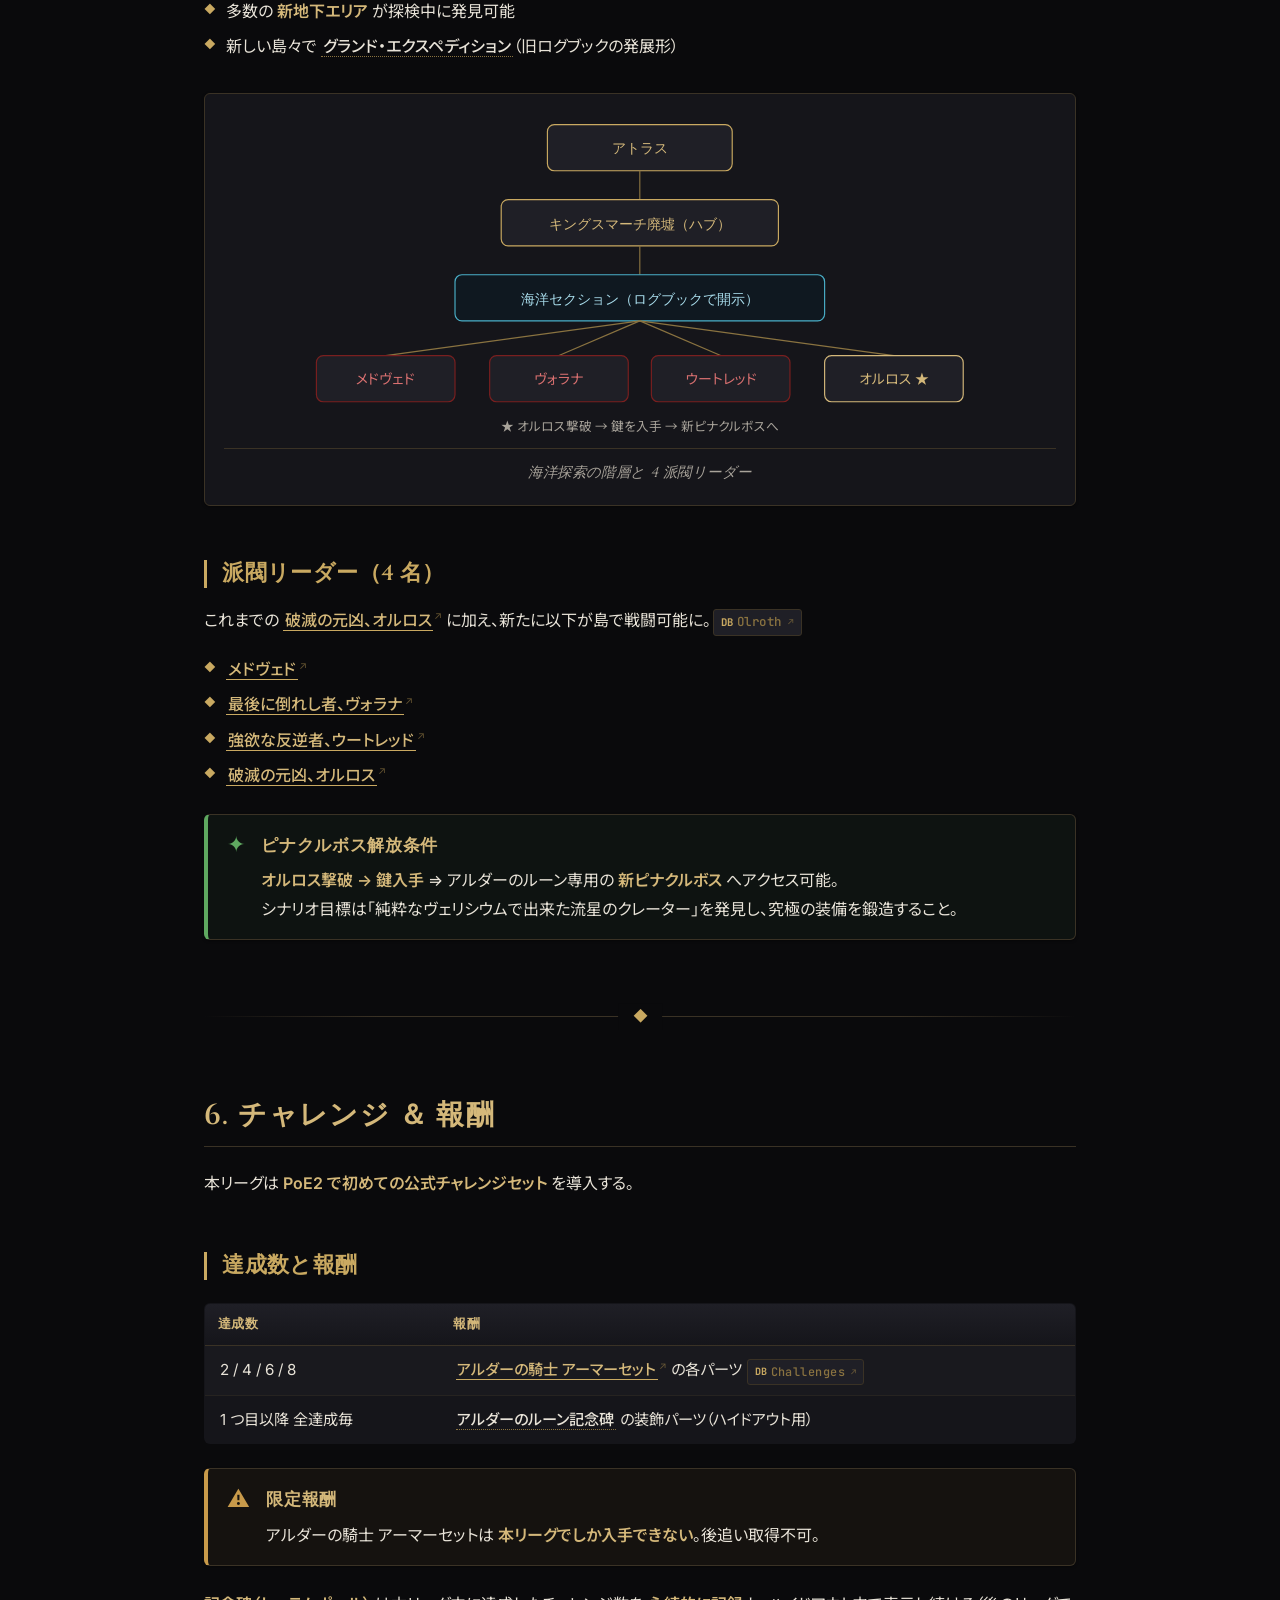
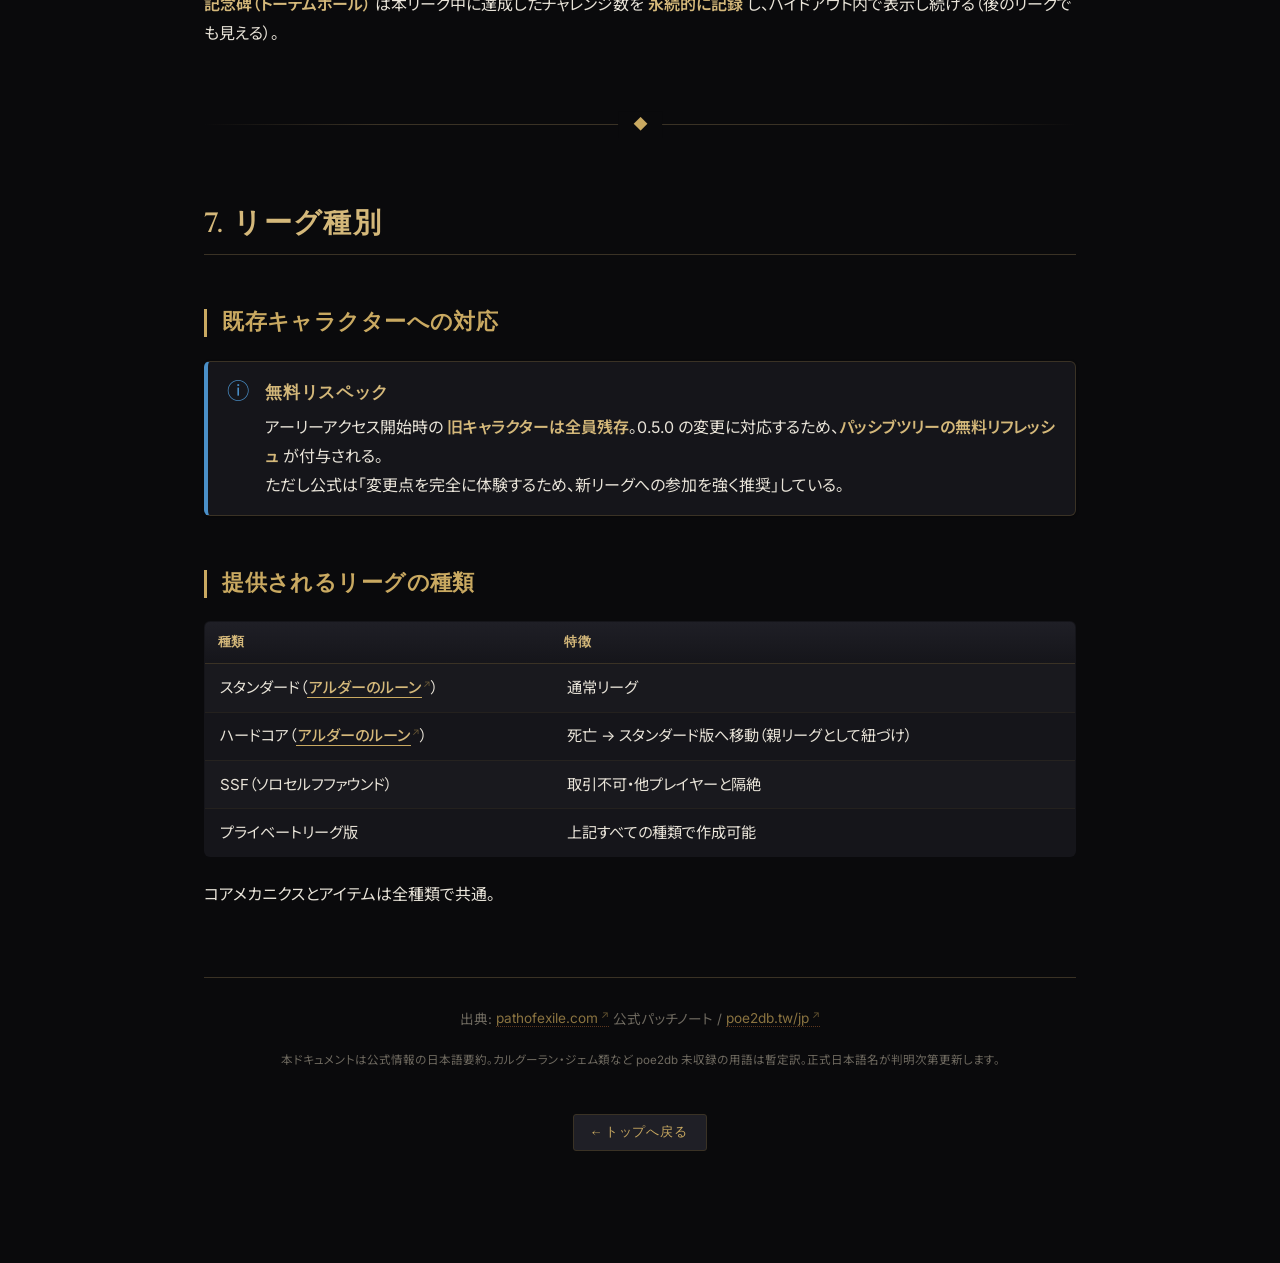
==== commit 2de9b061: "Bulk add poe2db links via index crawl + correct JP names Crawled 20 category index pages from poe2db" ====
--- a/sources/01_league-overview.html
+++ b/sources/01_league-overview.html
@@ -37,7 +37,7 @@
   <div class="toc-title">目次</div>
   <ol>
     <li><a href="#sec-overview">1. リーグ概要</a></li>
-    <li><a href="#sec-runeforging">2. 新クラフト「ヴェリシウム・ルーンフォージング」</a></li>
+    <li><a href="#sec-runeforging">2. 新クラフト「<a href="https://poe2db.tw/jp/Runeforging" target="_blank" rel="noopener" class="term-link"><span class="term linked">ヴェリシウム・ルーンフォージング</span></a>」</a></li>
     <li><a href="#sec-runes">3. 新ルーン体系</a></li>
     <li><a href="#sec-gems">4. カルグーラン・スキル ＆ サポート</a></li>
     <li><a href="#sec-endgame">5. エンドゲーム ＆ 海洋探索</a></li>
@@ -67,7 +67,7 @@
   <li>スロット数は <strong>2 〜 10</strong>（多いほど希少 / 高レアリティのアイテムをクラフト可能）</li>
   <li>使用するルーンシェイプの数 ＝ 敵のウェーブ数</li>
   <li>ウェーブごとに敵に <strong>ルニック・モディファイア</strong> が追加される（多いほど高難度・高報酬）</li>
-  <li>レムナントが召喚したモンスターは新通貨 <a href="https://poe2db.tw/jp/Verisium" target="_blank" rel="noopener" class="term-link"><span class="term currency linked" data-en="Verisium" data-tip="リーグの新通貨。ヴェリシウム・アンビルでアイテム変換に使用">ヴェリシウム</span></a> をドロップ <a class="poe2db-link" href="https://poe2db.tw/jp/Verisium" target="_blank" rel="noopener">Verisium</a></li>
+  <li>レムナントが召喚したモンスターは新通貨 <a href="https://poe2db.tw/jp/Verisium" target="_blank" rel="noopener" class="term-link"><span class="term currency linked" data-en="Verisium" data-tip="リーグの新通貨。<a href="https://poe2db.tw/jp/Verisium" target="_blank" rel="noopener" class="term-link"><span class="term linked">ヴェリシウム</span></a>・アンビルでアイテム変換に使用">ヴェリシウム</span></a> をドロップ <a class="poe2db-link" href="https://poe2db.tw/jp/Verisium" target="_blank" rel="noopener">Verisium</a></li>
 </ul>
 
 <!-- SVG: Remnant slot concept -->
@@ -115,8 +115,8 @@
   <figcaption>レムナント: スロット数 2 〜 10 のリスクリターン構造</figcaption>
 </figure>
 
-<h3>新 NPC「ファロー」</h3>
-<p>キャンペーンの全章にわたって計 4 つのクエストを提供する新 NPC <a href="https://poe2db.tw/jp/Runes_of_Aldur_league" target="_blank" rel="noopener" class="term-link"><span class="term linked" data-en="Farrow" data-tip="新追加のキャンペーンNPC。各章で新クラフト機能を解放">ファロー</span></a> が追加。各クエスト達成で、新しいクラフト機能（ルーンフォージング、アロイ、古代ルーン 等）が段階的に解放される。<a class="poe2db-link" href="https://poe2db.tw/jp/Runes_of_Aldur_league" target="_blank" rel="noopener">Runes of Aldur</a></p>
+<h3>新 NPC「<a href="https://poe2db.tw/jp/Runes_of_Aldur_league" target="_blank" rel="noopener" class="term-link"><span class="term linked">ファロー</span></a>」</h3>
+<p>キャンペーンの全章にわたって計 4 つのクエストを提供する新 NPC <a href="https://poe2db.tw/jp/Runes_of_Aldur_league" target="_blank" rel="noopener" class="term-link"><span class="term linked" data-en="Farrow" data-tip="新追加のキャンペーンNPC。各章で新クラフト機能を解放">ファロー</span></a> が追加。各クエスト達成で、新しいクラフト機能（ルーンフォージング、<a href="https://poe2db.tw/jp/Runes_of_Aldur_items" target="_blank" rel="noopener" class="term-link"><span class="term linked">アロイ</span></a>、古代ルーン 等）が段階的に解放される。<a class="poe2db-link" href="https://poe2db.tw/jp/Runes_of_Aldur_league" target="_blank" rel="noopener">Runes of Aldur</a></p>
 </section>
 
 <div class="section-divider"></div>
@@ -125,11 +125,11 @@
      §2 Verisium Runeforging
      ============================================================ -->
 <section id="sec-runeforging">
-<h2>2. 新クラフト「ヴェリシウム・ルーンフォージング」</h2>
+<h2>2. 新クラフト「<a href="https://poe2db.tw/jp/Runeforging" target="_blank" rel="noopener" class="term-link"><span class="term linked">ヴェリシウム・ルーンフォージング</span></a>」</h2>
 
 <p>キャンペーン第 1 章で解放される新クラフトシステム。<a href="https://poe2db.tw/jp/Verisium" target="_blank" rel="noopener" class="term-link"><span class="term currency linked" data-en="Verisium" data-tip="新通貨">ヴェリシウム</span></a> を消費して、防具に <strong>新防御値 <a href="https://poe2db.tw/jp/Runeforging" target="_blank" rel="noopener" class="term-link"><span class="term linked" data-en="Runic Ward">ルニックウォード</span></a></strong> を付与する。<a class="poe2db-link" href="https://poe2db.tw/jp/Runeforging" target="_blank" rel="noopener">Runeforging</a></p>
 
-<h3>新防御値「ルニックウォード」</h3>
+<h3>新防御値「<a href="https://poe2db.tw/jp/Runeforging" target="_blank" rel="noopener" class="term-link"><span class="term linked">ルニックウォード</span></a>」</h3>
 <div class="callout">
   <div>
     <span class="callout-title">挙動</span>
@@ -153,10 +153,10 @@
   </div>
 </div>
 
-<h3>新通貨「アロイ」（13 種類）</h3>
+<h3>新通貨「<a href="https://poe2db.tw/jp/Runes_of_Aldur_items" target="_blank" rel="noopener" class="term-link"><span class="term linked">アロイ</span></a>」（13 種類）</h3>
 <p>第 2 章のファロー・クエスト達成後、レムナント遭遇でアンロックされる新通貨。<a href="https://poe2db.tw/jp/Runes_of_Aldur_items" target="_blank" rel="noopener" class="term-link"><span class="term currency linked" data-en="Alloy" data-tip="新クラフト通貨。既存モディファイアを置き換えて新モディファイアを付与">アロイ</span></a> はアイテムの <strong>既存モディファイアを置き換えて</strong> 新たなクラフト・モディファイアを追加する。挙動としては <a href="https://poe2db.tw/jp/Perfect_Essence_of_the_Body" target="_blank" rel="noopener" class="term-link"><span class="term currency linked" data-en="Perfect Essences">パーフェクトエッセンス</span></a> に近い。<a class="poe2db-link" href="https://poe2db.tw/jp/Runes_of_Aldur_items" target="_blank" rel="noopener">Alloy</a></p>
 
-<h3>ユニーク・ヴェリシウム・ルーンフォージング（第 3 章）</h3>
+<h3>ユニーク・<a href="https://poe2db.tw/jp/Runeforging" target="_blank" rel="noopener" class="term-link"><span class="term linked">ヴェリシウム・ルーンフォージング</span></a>（第 3 章）</h3>
 <ul>
   <li>レベル 55 未満でドロップする <strong>ユニーク防具のベースタイプをアップグレード</strong> 可能</li>
   <li>これにより低レベル・ユニーク防具がエンドゲームでも通用するようになる</li>
@@ -258,7 +258,7 @@
   <tbody>
     <tr>
       <td><span class="tag rune">古代</span></td>
-      <td>第 4 章 ファロー・クエスト</td>
+      <td>第 4 章 <a href="https://poe2db.tw/jp/Runes_of_Aldur_league" target="_blank" rel="noopener" class="term-link"><span class="term linked">ファロー</span></a>・クエスト</td>
       <td>各 <strong>武器タイプ別</strong> に強力な専用ボーナス。エンド寄り。</td>
     </tr>
     <tr>
@@ -374,12 +374,12 @@
 <section id="sec-endgame">
 <h2>5. エンドゲーム ＆ 海洋探索</h2>
 
-<p>既存の「エクスペディション」システムが大幅刷新され、ファローと共に海洋を探索する新エンドゲームへ統合された。</p>
+<p>既存の「<a href="https://poe2db.tw/jp/Expedition" target="_blank" rel="noopener" class="term-link"><span class="term linked">エクスペディション</span></a>」システムが大幅刷新され、ファローと共に海洋を探索する新エンドゲームへ統合された。</p>
 
 <h3>主要変更点</h3>
 <div class="compare">
   <div class="compare-side before">
-    <span class="compare-label">これまで（エクスペディション）</span>
+    <span class="compare-label">これまで（<a href="https://poe2db.tw/jp/Expedition" target="_blank" rel="noopener" class="term-link"><span class="term linked">エクスペディション</span></a>）</span>
     <h4>エクスペディション・レムナント</h4>
     <p>既存のエクスペディションで得られたレムナントが中心。</p>
     <h4>エクスペディション・ログブック</h4>
@@ -518,8 +518,8 @@
     <tr><th>種類</th><th>特徴</th></tr>
   </thead>
   <tbody>
-    <tr><td>スタンダード（アルダーのルーン）</td><td>通常リーグ</td></tr>
-    <tr><td>ハードコア（アルダーのルーン）</td><td>死亡 → スタンダード版へ移動（親リーグとして紐づけ）</td></tr>
+    <tr><td>スタンダード（<a href="https://poe2db.tw/jp/Runes_of_Aldur_league" target="_blank" rel="noopener" class="term-link"><span class="term linked">アルダーのルーン</span></a>）</td><td>通常リーグ</td></tr>
+    <tr><td>ハードコア（<a href="https://poe2db.tw/jp/Runes_of_Aldur_league" target="_blank" rel="noopener" class="term-link"><span class="term linked">アルダーのルーン</span></a>）</td><td>死亡 → スタンダード版へ移動（親リーグとして紐づけ）</td></tr>
     <tr><td>SSF（ソロセルフファウンド）</td><td>取引不可・他プレイヤーと隔絶</td></tr>
     <tr><td>プライベートリーグ版</td><td>上記すべての種類で作成可能</td></tr>
   </tbody>
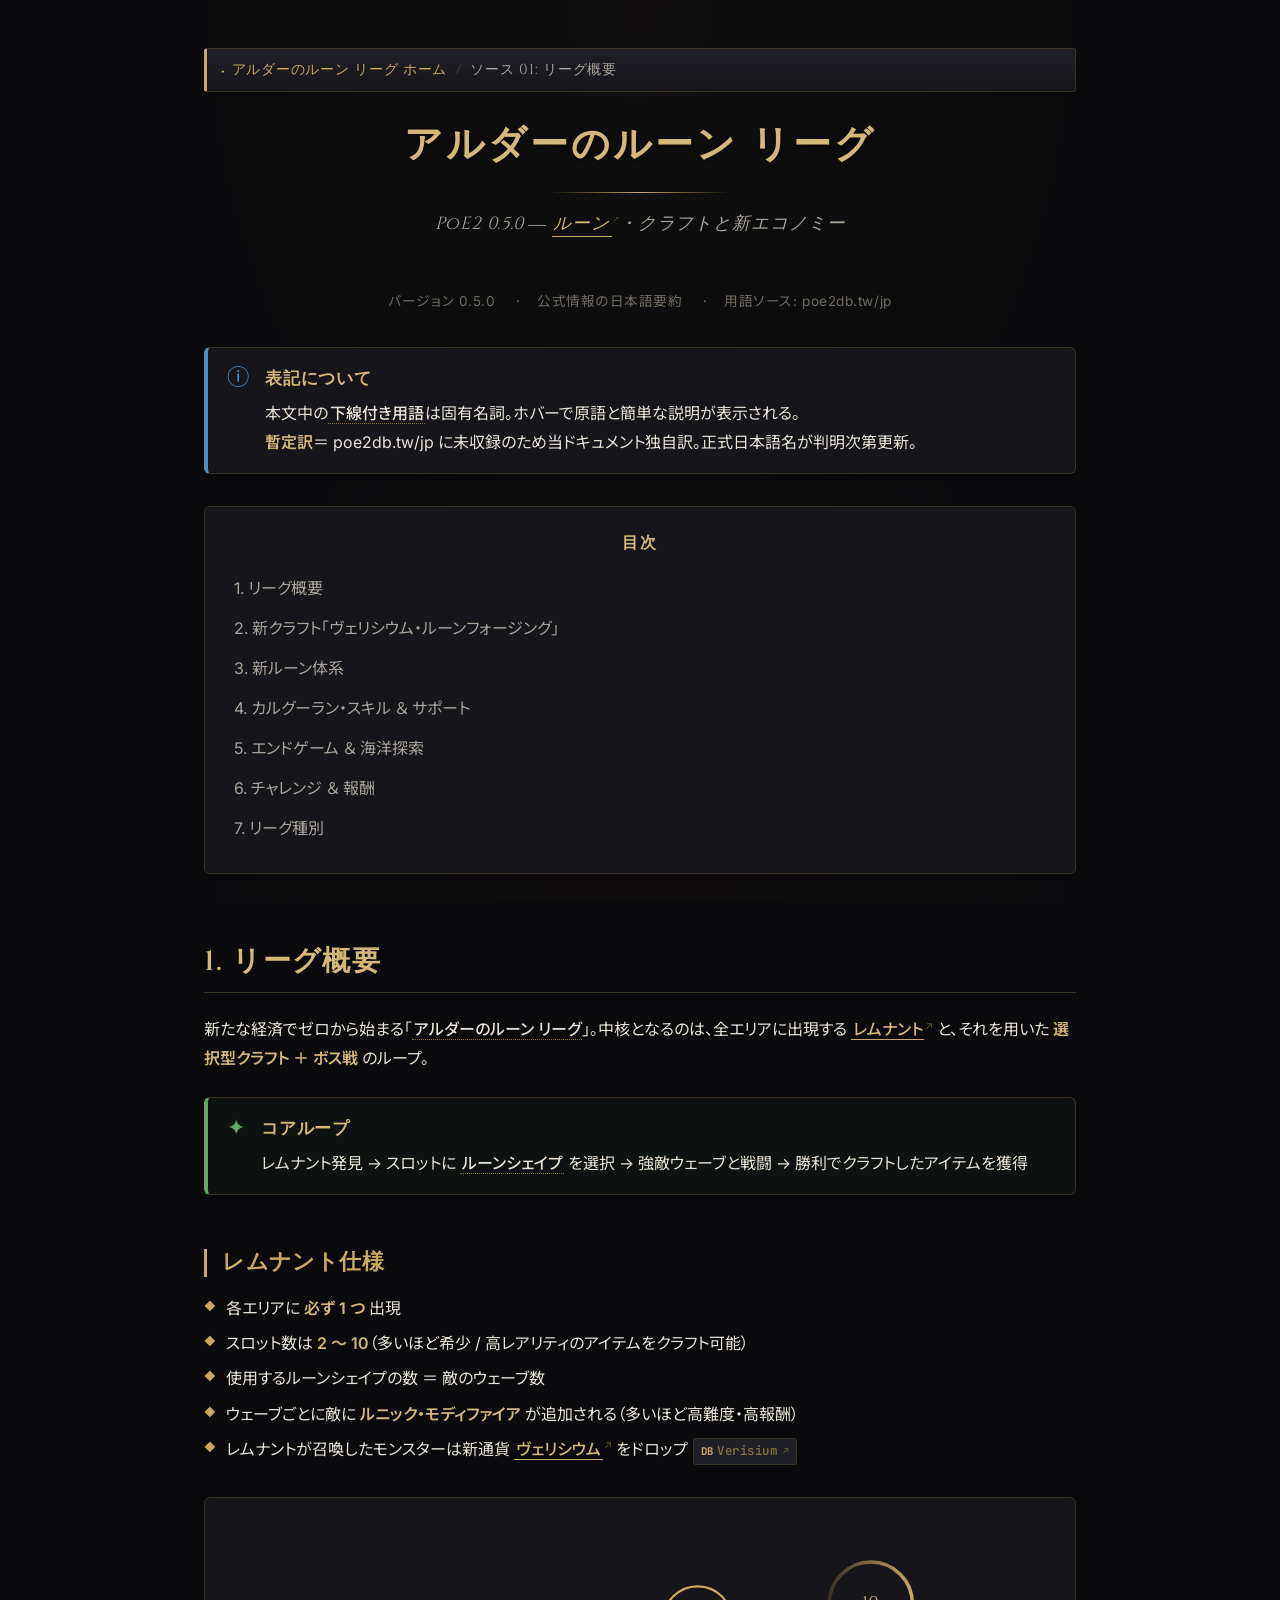
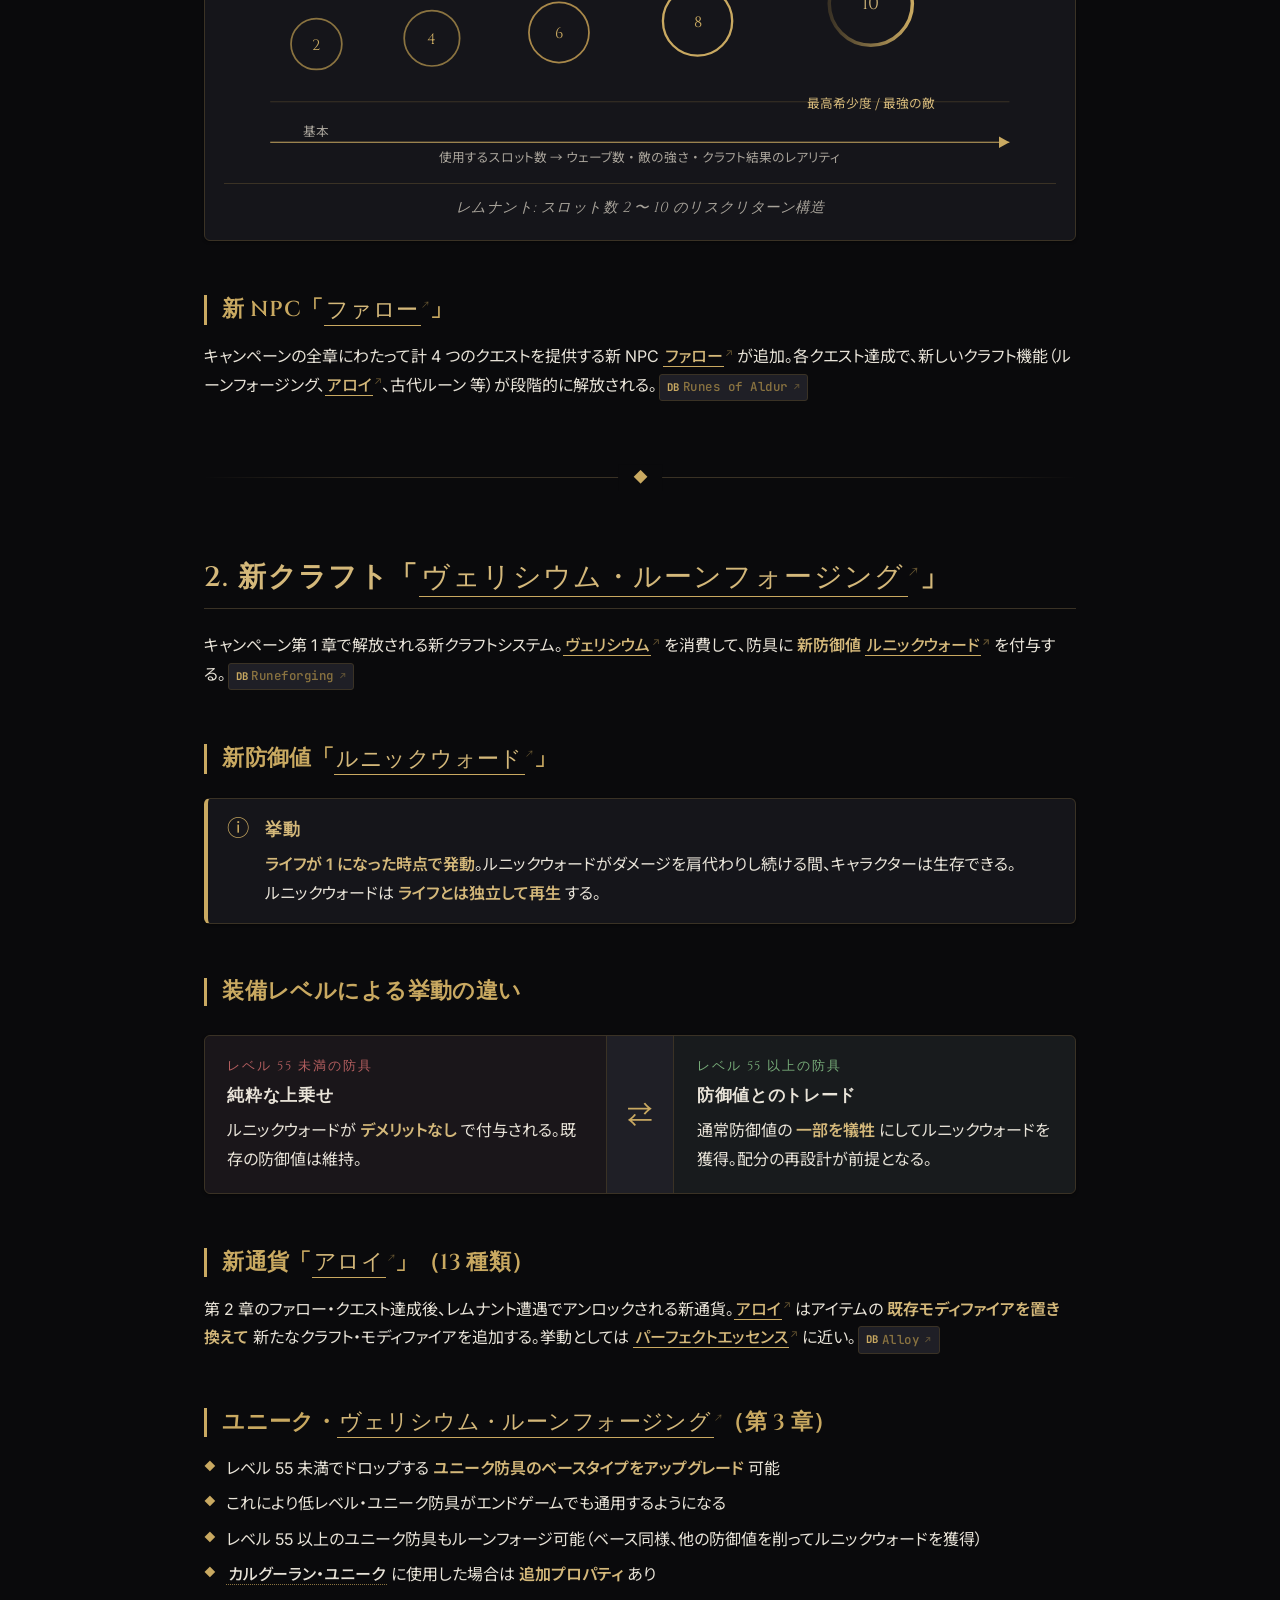
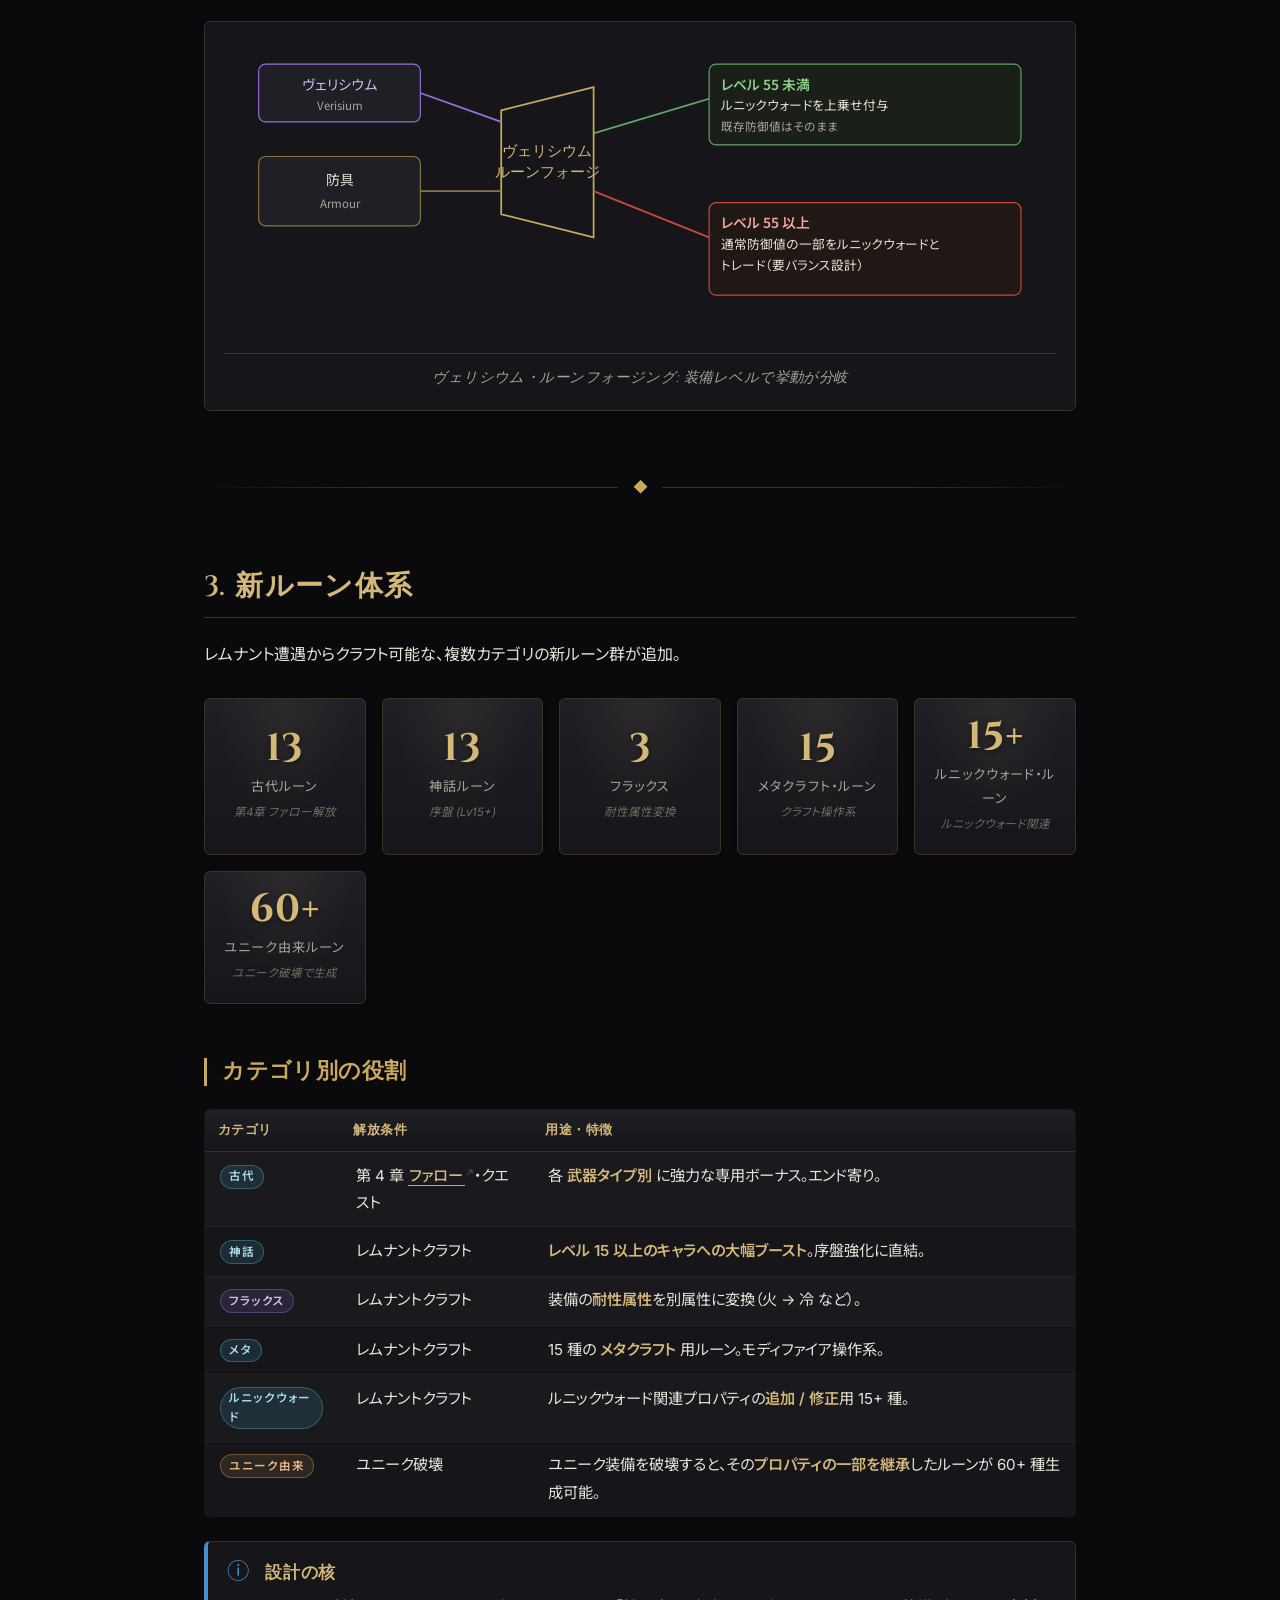
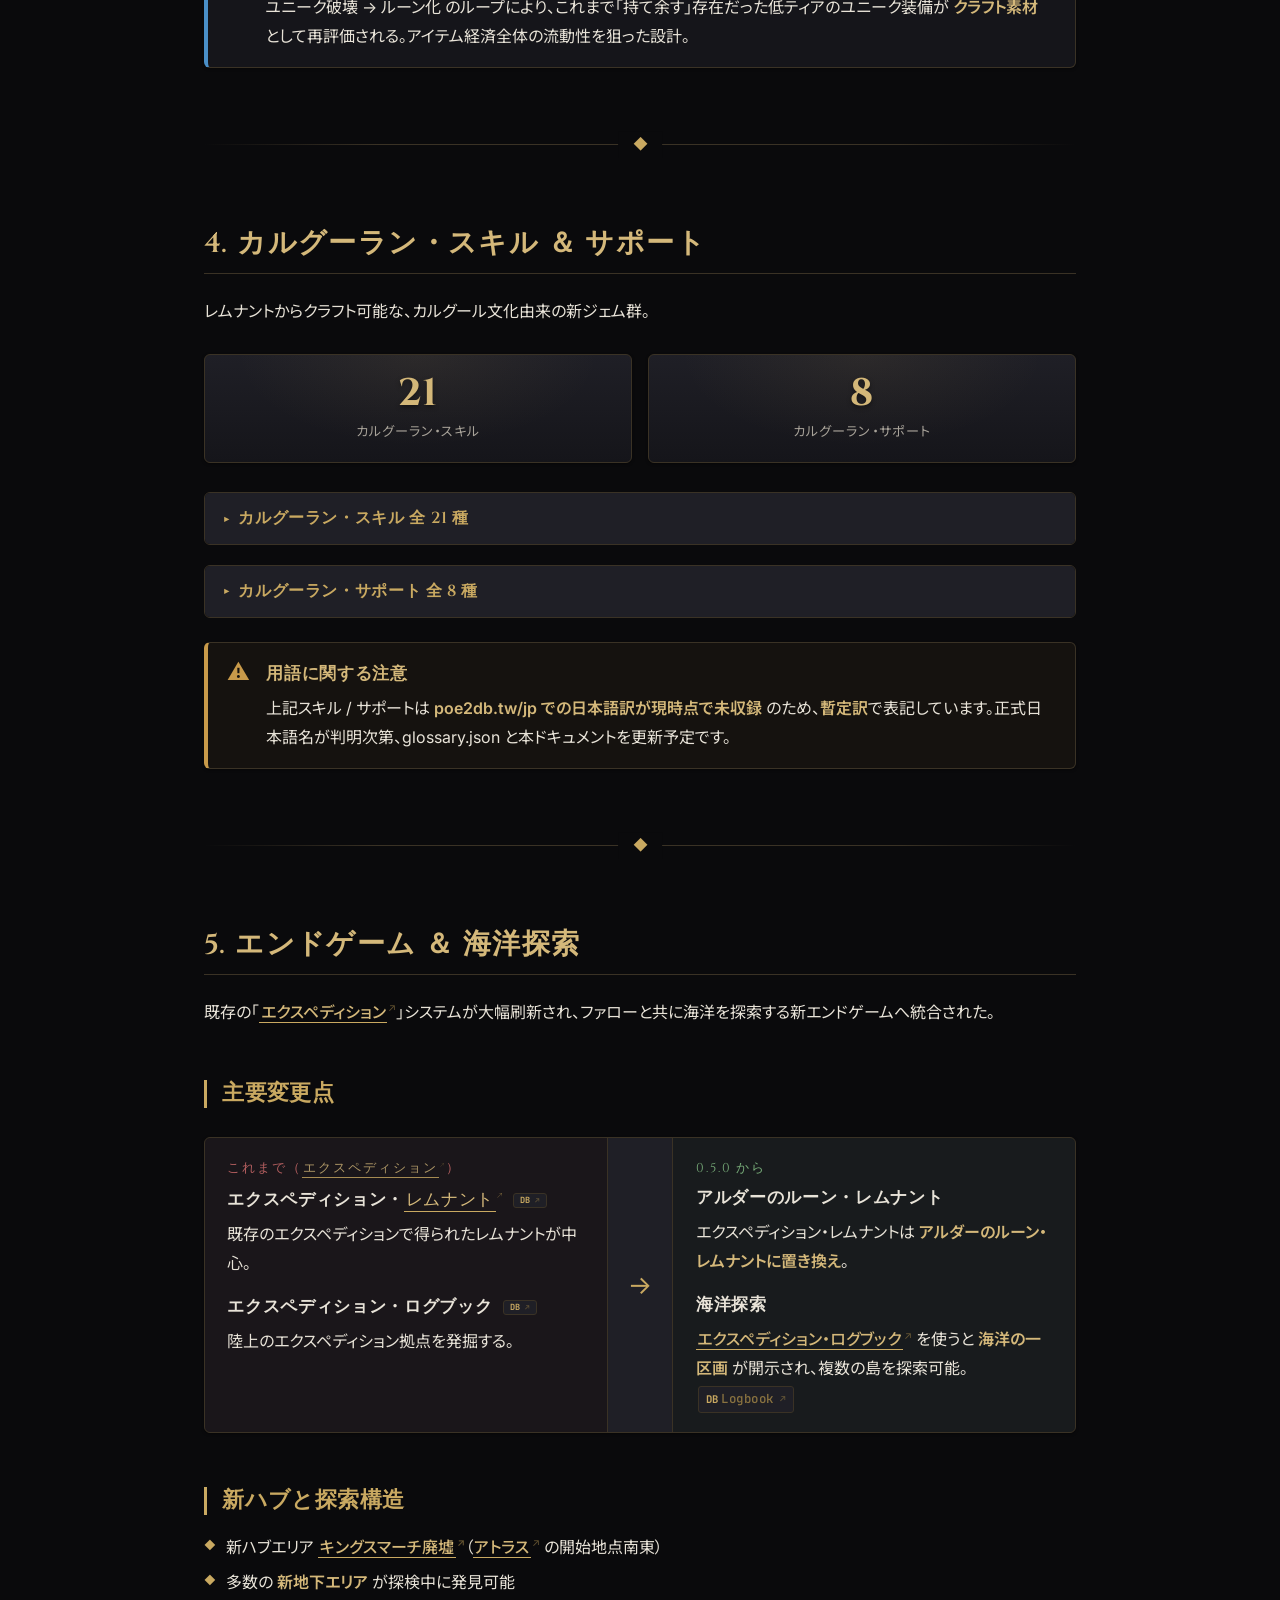
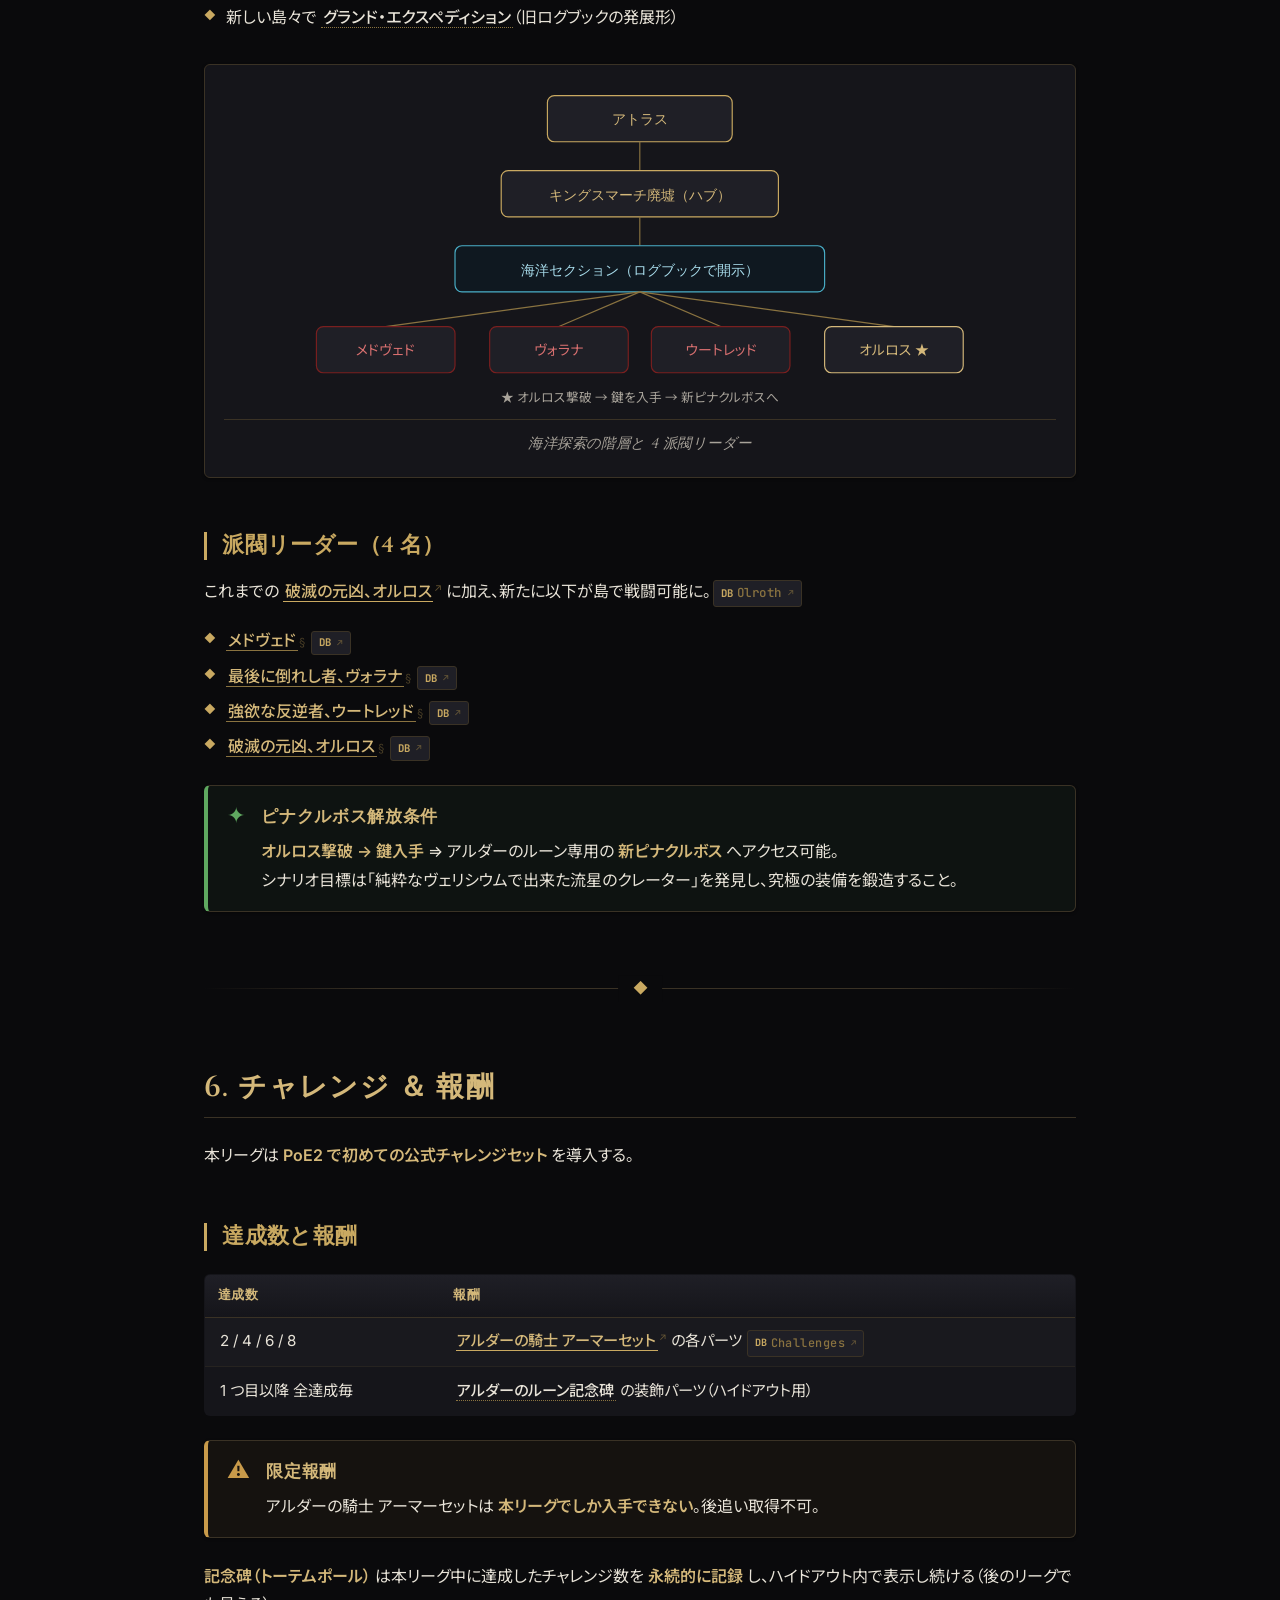
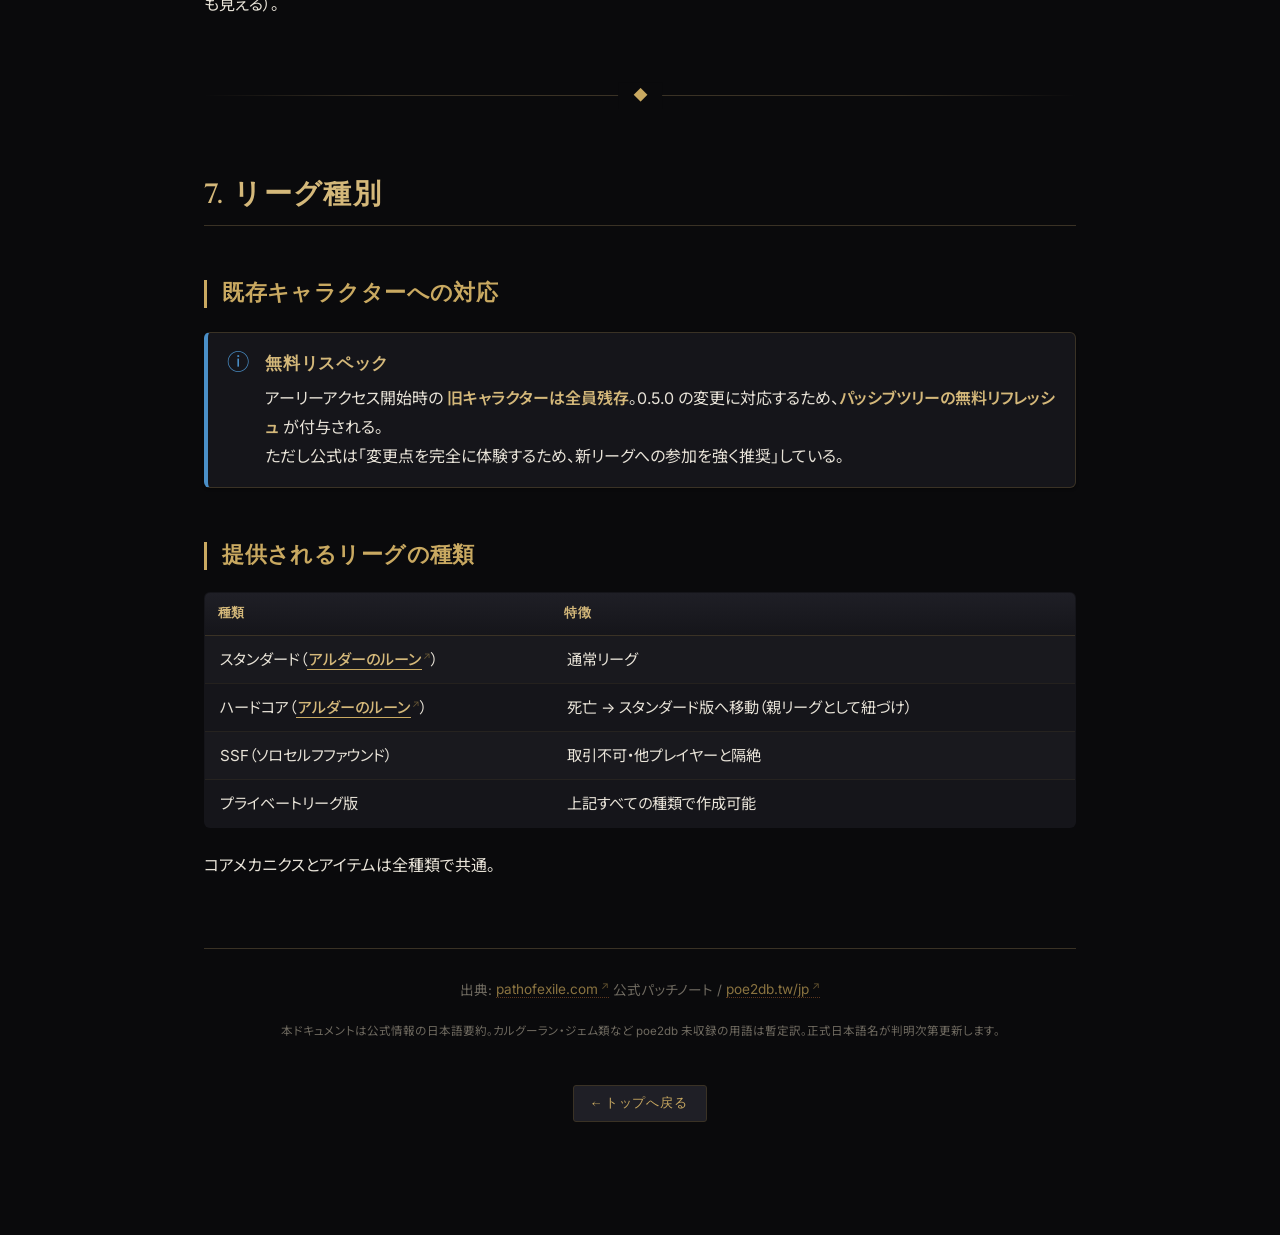
==== commit fb08c160: "Restructure navigation: 一覧→内部アンカー / 詳細→DBバッジ Address review feedback from UI/UX + architecture agent" ====
--- a/sources/01_league-overview.html
+++ b/sources/01_league-overview.html
@@ -17,7 +17,7 @@
 </nav>
 <header>
   <h1>アルダーのルーン リーグ</h1>
-  <p class="subtitle">PoE2 0.5.0 ― ルーン・クラフトと新エコノミー</p>
+  <p class="subtitle">PoE2 0.5.0 ― <a href="https://poe2db.tw/jp/Rune" target="_blank" rel="noopener" class="term-link"><span class="term linked">ルーン</span></a>・クラフトと新エコノミー</p>
   <div class="meta">
     <span class="meta-item">バージョン 0.5.0</span>
     <span class="meta-item">公式情報の日本語要約</span>
@@ -37,7 +37,7 @@
   <div class="toc-title">目次</div>
   <ol>
     <li><a href="#sec-overview">1. リーグ概要</a></li>
-    <li><a href="#sec-runeforging">2. 新クラフト「<a href="https://poe2db.tw/jp/Runeforging" target="_blank" rel="noopener" class="term-link"><span class="term linked">ヴェリシウム・ルーンフォージング</span></a>」</a></li>
+    <li><a href="#sec-runeforging">2. 新クラフト「ヴェリシウム・ルーンフォージング」</a></li>
     <li><a href="#sec-runes">3. 新ルーン体系</a></li>
     <li><a href="#sec-gems">4. カルグーラン・スキル ＆ サポート</a></li>
     <li><a href="#sec-endgame">5. エンドゲーム ＆ 海洋探索</a></li>
@@ -67,7 +67,7 @@
   <li>スロット数は <strong>2 〜 10</strong>（多いほど希少 / 高レアリティのアイテムをクラフト可能）</li>
   <li>使用するルーンシェイプの数 ＝ 敵のウェーブ数</li>
   <li>ウェーブごとに敵に <strong>ルニック・モディファイア</strong> が追加される（多いほど高難度・高報酬）</li>
-  <li>レムナントが召喚したモンスターは新通貨 <a href="https://poe2db.tw/jp/Verisium" target="_blank" rel="noopener" class="term-link"><span class="term currency linked" data-en="Verisium" data-tip="リーグの新通貨。<a href="https://poe2db.tw/jp/Verisium" target="_blank" rel="noopener" class="term-link"><span class="term linked">ヴェリシウム</span></a>・アンビルでアイテム変換に使用">ヴェリシウム</span></a> をドロップ <a class="poe2db-link" href="https://poe2db.tw/jp/Verisium" target="_blank" rel="noopener">Verisium</a></li>
+  <li>レムナントが召喚したモンスターは新通貨 <a href="https://poe2db.tw/jp/Verisium" target="_blank" rel="noopener" class="term-link"><span class="term currency linked" data-en="Verisium" data-tip="リーグの新通貨。ヴェリシウム・アンビルでアイテム変換に使用">ヴェリシウム</span></a> をドロップ <a class="poe2db-link" href="https://poe2db.tw/jp/Verisium" target="_blank" rel="noopener">Verisium</a></li>
 </ul>
 
 <!-- SVG: Remnant slot concept -->
@@ -322,13 +322,13 @@
   <ul>
     <li><span class="term skill" data-en="Animus Exchange" data-tip="暫定訳">アニムス交換</span></li>
     <li><span class="term skill" data-en="Animus Splinters" data-tip="暫定訳">アニムスの欠片</span></li>
-    <li><a href="https://poe2db.tw/jp/Bitter_Dead" target="_blank" rel="noopener" class="term-link"><span class="term skill linked" data-en="Bitter Dead" data-tip="暫定訳">苦き死者</span></a></li>
+    <li><a href="#skill-bitter-dead" class="anchor-link"><span class="term skill" data-en="Bitter Dead">苦き死者</span></a> <a href="https://poe2db.tw/jp/Bitter_Dead" target="_blank" rel="noopener" class="poe2db-link" aria-label="poe2db: Bitter Dead"></a></li>
     <li><span class="term skill" data-en="Conductive Runes" data-tip="暫定訳">導電ルーン</span></li>
     <li><span class="term skill" data-en="Detonate Living" data-tip="暫定訳">生者爆破</span></li>
     <li><span class="term skill" data-en="Eternal March" data-tip="暫定訳">永遠の行軍</span></li>
     <li><span class="term skill" data-en="Explosive Transmutation" data-tip="暫定訳">爆発的変成</span></li>
     <li><span class="term skill" data-en="Fragments of the Past" data-tip="暫定訳">過去の断片</span></li>
-    <li><a href="https://poe2db.tw/jp/Frostflame_Nova" target="_blank" rel="noopener" class="term-link"><span class="term skill linked" data-en="Frostflame Nova" data-tip="暫定訳">氷炎ノヴァ</span></a></li>
+    <li><a href="#skill-frostflame-nova" class="anchor-link"><span class="term skill" data-en="Frostflame Nova">氷炎ノヴァ</span></a> <a href="https://poe2db.tw/jp/Frostflame_Nova" target="_blank" rel="noopener" class="poe2db-link" aria-label="poe2db: Frostflame Nova"></a></li>
     <li><span class="term skill" data-en="Grim Pillars" data-tip="暫定訳">不吉なる柱</span></li>
     <li><span class="term skill" data-en="Hollow Shell" data-tip="暫定訳">空虚の殻</span></li>
     <li><span class="term skill" data-en="Leylines" data-tip="暫定訳">レイライン</span></li>
@@ -347,7 +347,7 @@
 <details>
   <summary>カルグーラン・サポート 全 8 種</summary>
   <ul>
-    <li><a href="https://poe2db.tw/jp/Concussive_Runes" target="_blank" rel="noopener" class="term-link"><span class="term support linked" data-en="Concussive Runes" data-tip="暫定訳">衝撃ルーン</span></a></li>
+    <li><a href="#support-concussive-runes" class="anchor-link"><span class="term support" data-en="Concussive Runes">衝撃ルーン</span></a> <a href="https://poe2db.tw/jp/Concussive_Runes" target="_blank" rel="noopener" class="poe2db-link" aria-label="poe2db: Concussive Runes"></a></li>
     <li><span class="term support" data-en="Fist of Kalguur" data-tip="暫定訳">カルグールの拳</span></li>
     <li><span class="term support" data-en="Healing Runes" data-tip="暫定訳">治癒ルーン</span></li>
     <li><span class="term support" data-en="Kalguuran Conviction" data-tip="暫定訳">カルグーランの信念</span></li>
@@ -380,9 +380,9 @@
 <div class="compare">
   <div class="compare-side before">
     <span class="compare-label">これまで（<a href="https://poe2db.tw/jp/Expedition" target="_blank" rel="noopener" class="term-link"><span class="term linked">エクスペディション</span></a>）</span>
-    <h4>エクスペディション・レムナント</h4>
+    <h4 id="mech-expedition-remnants">エクスペディション・<a href="https://poe2db.tw/jp/Remnant" target="_blank" rel="noopener" class="term-link"><span class="term linked">レムナント</span></a> <a href="https://poe2db.tw/jp/Remnant" target="_blank" rel="noopener" class="poe2db-link" aria-label="poe2db: Expedition Remnants"></a></h4>
     <p>既存のエクスペディションで得られたレムナントが中心。</p>
-    <h4>エクスペディション・ログブック</h4>
+    <h4 id="mech-logbook">エクスペディション・ログブック <a href="https://poe2db.tw/jp/Expedition_Logbook" target="_blank" rel="noopener" class="poe2db-link" aria-label="poe2db: Logbook"></a></h4>
     <p>陸上のエクスペディション拠点を発掘する。</p>
   </div>
   <div class="compare-arrow">→</div>
@@ -449,10 +449,10 @@
 <h3>派閥リーダー（4 名）</h3>
 <p>これまでの <a href="https://poe2db.tw/jp/Olroth%2C_Origin_of_the_Fall" target="_blank" rel="noopener" class="term-link"><span class="term boss linked" data-en="Olroth" data-tip="エクスペディション陣営の元祖ボス">破滅の元凶、オルロス</span></a> に加え、新たに以下が島で戦闘可能に。<a class="poe2db-link" href="https://poe2db.tw/jp/Olroth%2C_Origin_of_the_Fall" target="_blank" rel="noopener">Olroth</a></p>
 <ul>
-  <li><a href="https://poe2db.tw/jp/Runes_of_Aldur_league" target="_blank" rel="noopener" class="term-link"><span class="term boss linked" data-en="Medved">メドヴェド</span></a></li>
-  <li><a href="https://poe2db.tw/jp/Vorana%2C_Last_to_Fall" target="_blank" rel="noopener" class="term-link"><span class="term boss linked" data-en="Vorana">最後に倒れし者、ヴォラナ</span></a></li>
-  <li><a href="https://poe2db.tw/jp/Uhtred%2C_Covetous_Traitor" target="_blank" rel="noopener" class="term-link"><span class="term boss linked" data-en="Uhtred">強欲な反逆者、ウートレッド</span></a></li>
-  <li><a href="https://poe2db.tw/jp/Olroth%2C_Origin_of_the_Fall" target="_blank" rel="noopener" class="term-link"><span class="term boss linked" data-en="Olroth">破滅の元凶、オルロス</span></a></li>
+  <li><a href="#boss-medved" class="anchor-link"><span class="term boss" data-en="Medved">メドヴェド</span></a> <a href="https://poe2db.tw/jp/Runes_of_Aldur_league" target="_blank" rel="noopener" class="poe2db-link" aria-label="poe2db: Medved"></a></li>
+  <li><a href="#boss-vorana" class="anchor-link"><span class="term boss" data-en="Vorana">最後に倒れし者、ヴォラナ</span></a> <a href="https://poe2db.tw/jp/Vorana%2C_Last_to_Fall" target="_blank" rel="noopener" class="poe2db-link" aria-label="poe2db: Vorana"></a></li>
+  <li><a href="#boss-uhtred" class="anchor-link"><span class="term boss" data-en="Uhtred">強欲な反逆者、ウートレッド</span></a> <a href="https://poe2db.tw/jp/Uhtred%2C_Covetous_Traitor" target="_blank" rel="noopener" class="poe2db-link" aria-label="poe2db: Uhtred"></a></li>
+  <li><a href="#boss-olroth" class="anchor-link"><span class="term boss" data-en="Olroth">破滅の元凶、オルロス</span></a> <a href="https://poe2db.tw/jp/Olroth%2C_Origin_of_the_Fall" target="_blank" rel="noopener" class="poe2db-link" aria-label="poe2db: Olroth"></a></li>
 </ul>
 
 <div class="callout new">
--- a/assets/style.css
+++ b/assets/style.css
@@ -470,6 +470,50 @@
 a.term-link:hover::after {
   color: var(--gold-bright);
   opacity: 1;
+}
+
+/* ---------- Component: a.anchor-link (内部ジャンプ) ---------- */
+a.anchor-link {
+  border-bottom: none;
+  text-decoration: none;
+  display: inline;
+  color: inherit;
+}
+
+a.anchor-link .term {
+  cursor: pointer;
+  border-bottom: 1px solid var(--gold-dim);
+  color: var(--gold-bright);
+}
+
+a.anchor-link:hover .term {
+  background-color: rgba(201,169,97,0.12);
+  border-bottom-color: var(--gold);
+}
+
+/* 内部ジャンプは ↓ 風アイコン（控えめ） */
+a.anchor-link::after {
+  content: "§";
+  display: inline-block;
+  font-size: 0.7em;
+  margin-left: 0.15em;
+  color: var(--gold-dim);
+  opacity: 0.5;
+  vertical-align: baseline;
+  transition: opacity 0.15s ease, color 0.15s ease;
+}
+
+a.anchor-link:hover::after {
+  color: var(--gold);
+  opacity: 1;
+}
+
+/* h4 隣接の DB バッジを上品に配置 */
+h4 > a.poe2db-link,
+h3 > a.poe2db-link {
+  vertical-align: middle;
+  margin-left: 0.6em;
+  font-size: 0.6em;
 }
 
 .term[data-en]::before {
@@ -1021,6 +1065,98 @@
   color: var(--text-muted);
 }
 
+/* ---------- index.html: Source Cards Grid ---------- */
+.source-grid {
+  display: grid;
+  grid-template-columns: repeat(auto-fill, minmax(280px, 1fr));
+  gap: 1.4em;
+  margin: 2em 0 3em;
+}
+
+.source-card {
+  display: flex;
+  flex-direction: column;
+  padding: 1.4em 1.5em;
+  background: linear-gradient(180deg, var(--bg-elevated), var(--bg-surface));
+  border: 1px solid var(--gold-border);
+  border-radius: var(--radius-md);
+  box-shadow: var(--shadow-sm);
+  transition: transform 0.2s ease, box-shadow 0.2s ease, border-color 0.2s ease;
+  text-decoration: none;
+  color: inherit;
+  border-bottom: 1px solid var(--gold-border);
+  position: relative;
+  overflow: hidden;
+}
+
+.source-card::before {
+  content: "";
+  position: absolute;
+  top: 0; left: 0; right: 0;
+  height: 2px;
+  background: linear-gradient(90deg, transparent, var(--gold), transparent);
+  opacity: 0.6;
+}
+
+.source-card:hover {
+  transform: translateY(-3px);
+  border-color: var(--gold);
+  box-shadow: var(--shadow-md), 0 0 0 1px var(--gold-dim);
+}
+
+.source-card .source-no {
+  font-family: var(--font-display);
+  font-size: 0.82rem;
+  letter-spacing: 0.18em;
+  color: var(--gold-dim);
+  text-transform: uppercase;
+  margin-bottom: 0.4em;
+}
+
+.source-card .source-title {
+  font-family: var(--font-display);
+  font-size: 1.15rem;
+  color: var(--gold-bright);
+  font-weight: 600;
+  line-height: 1.4;
+  margin: 0 0 0.6em;
+  letter-spacing: 0.02em;
+}
+
+.source-card .source-summary {
+  color: var(--text-secondary);
+  font-size: 0.92rem;
+  line-height: 1.65;
+  margin: 0 0 1em;
+  flex: 1;
+}
+
+.source-card .source-tags {
+  margin-top: auto;
+}
+
+.source-card.placeholder {
+  background: transparent;
+  border: 1px dashed var(--gold-border);
+  opacity: 0.55;
+  cursor: default;
+  pointer-events: none;
+}
+
+.source-card.placeholder .source-title {
+  color: var(--text-muted);
+  font-style: italic;
+}
+.source-card.placeholder::before { display: none; }
+
+/* hero stat row (index.html) */
+.hero-stats {
+  display: grid;
+  grid-template-columns: repeat(auto-fit, minmax(140px, 1fr));
+  gap: 1em;
+  margin: 2em 0 3em;
+}
+
 /* Footer with back-to-top link */
 footer .back-to-top {
   display: inline-block;
